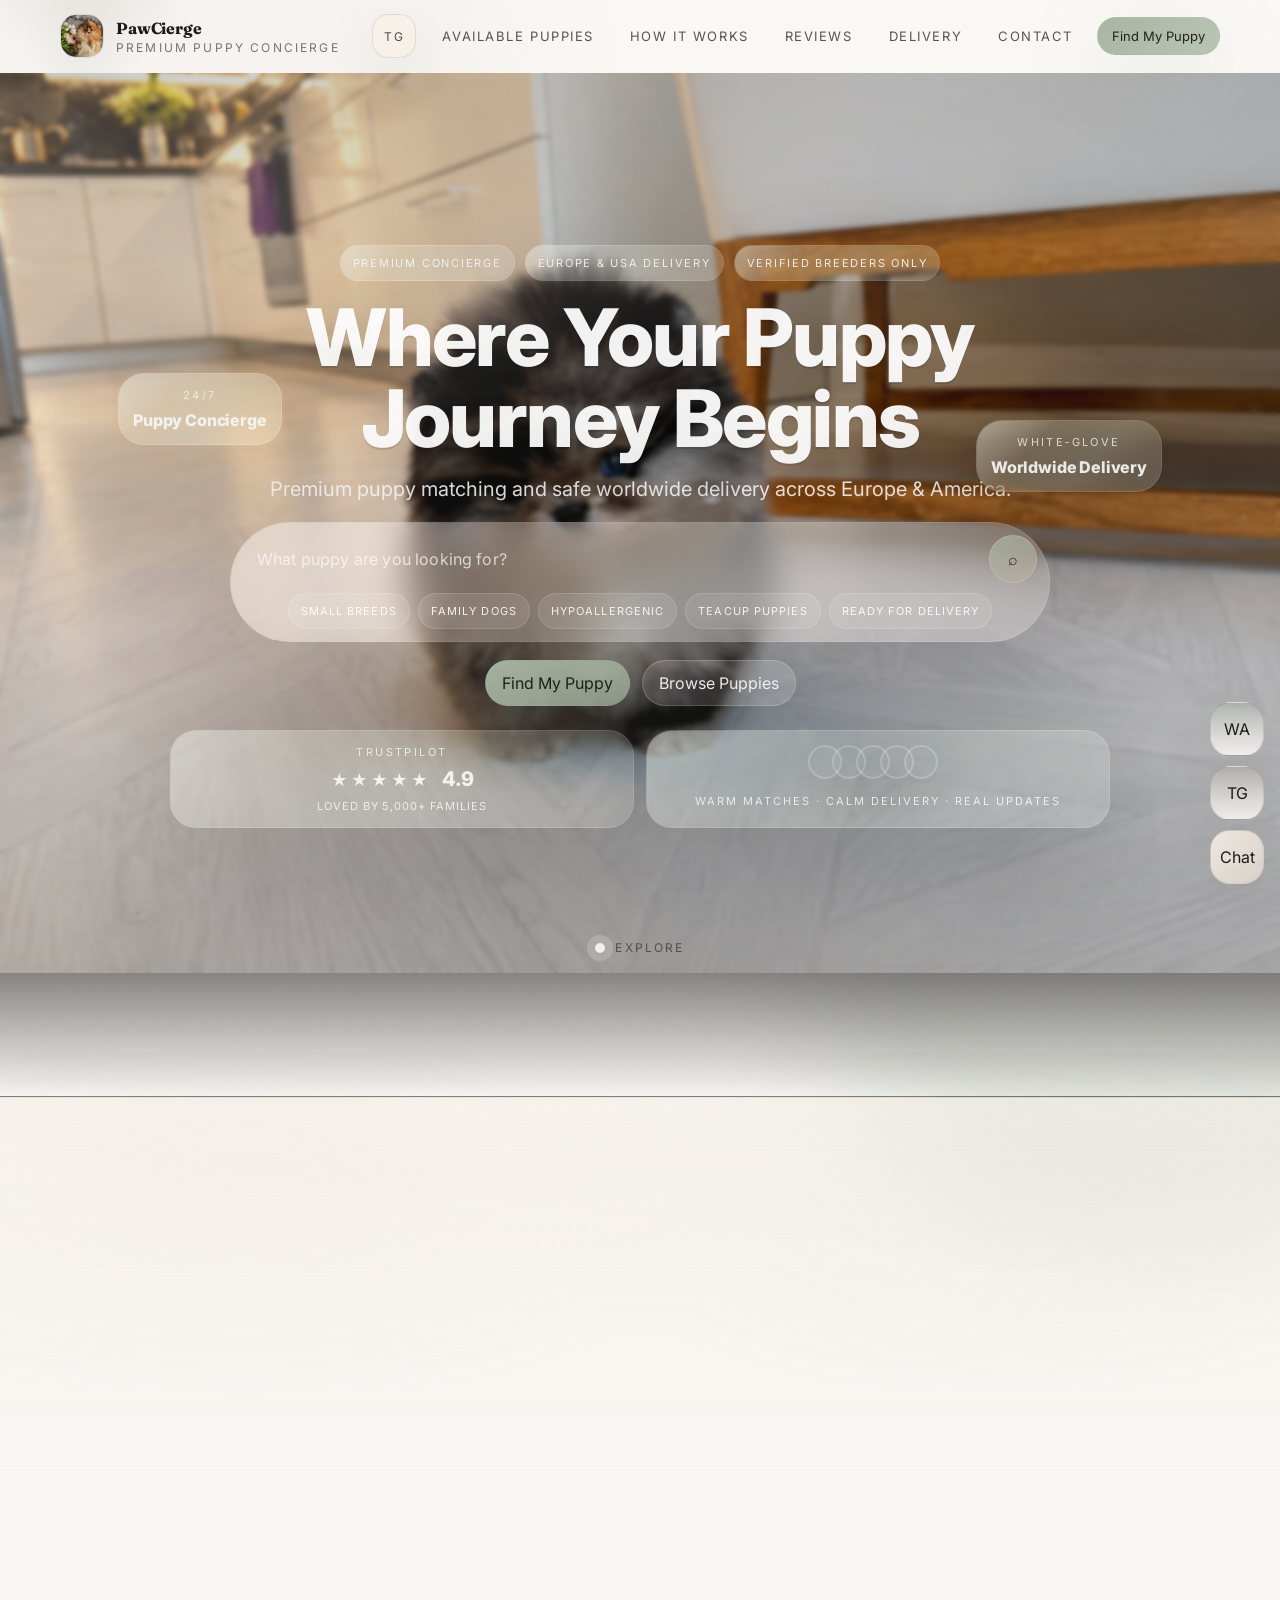
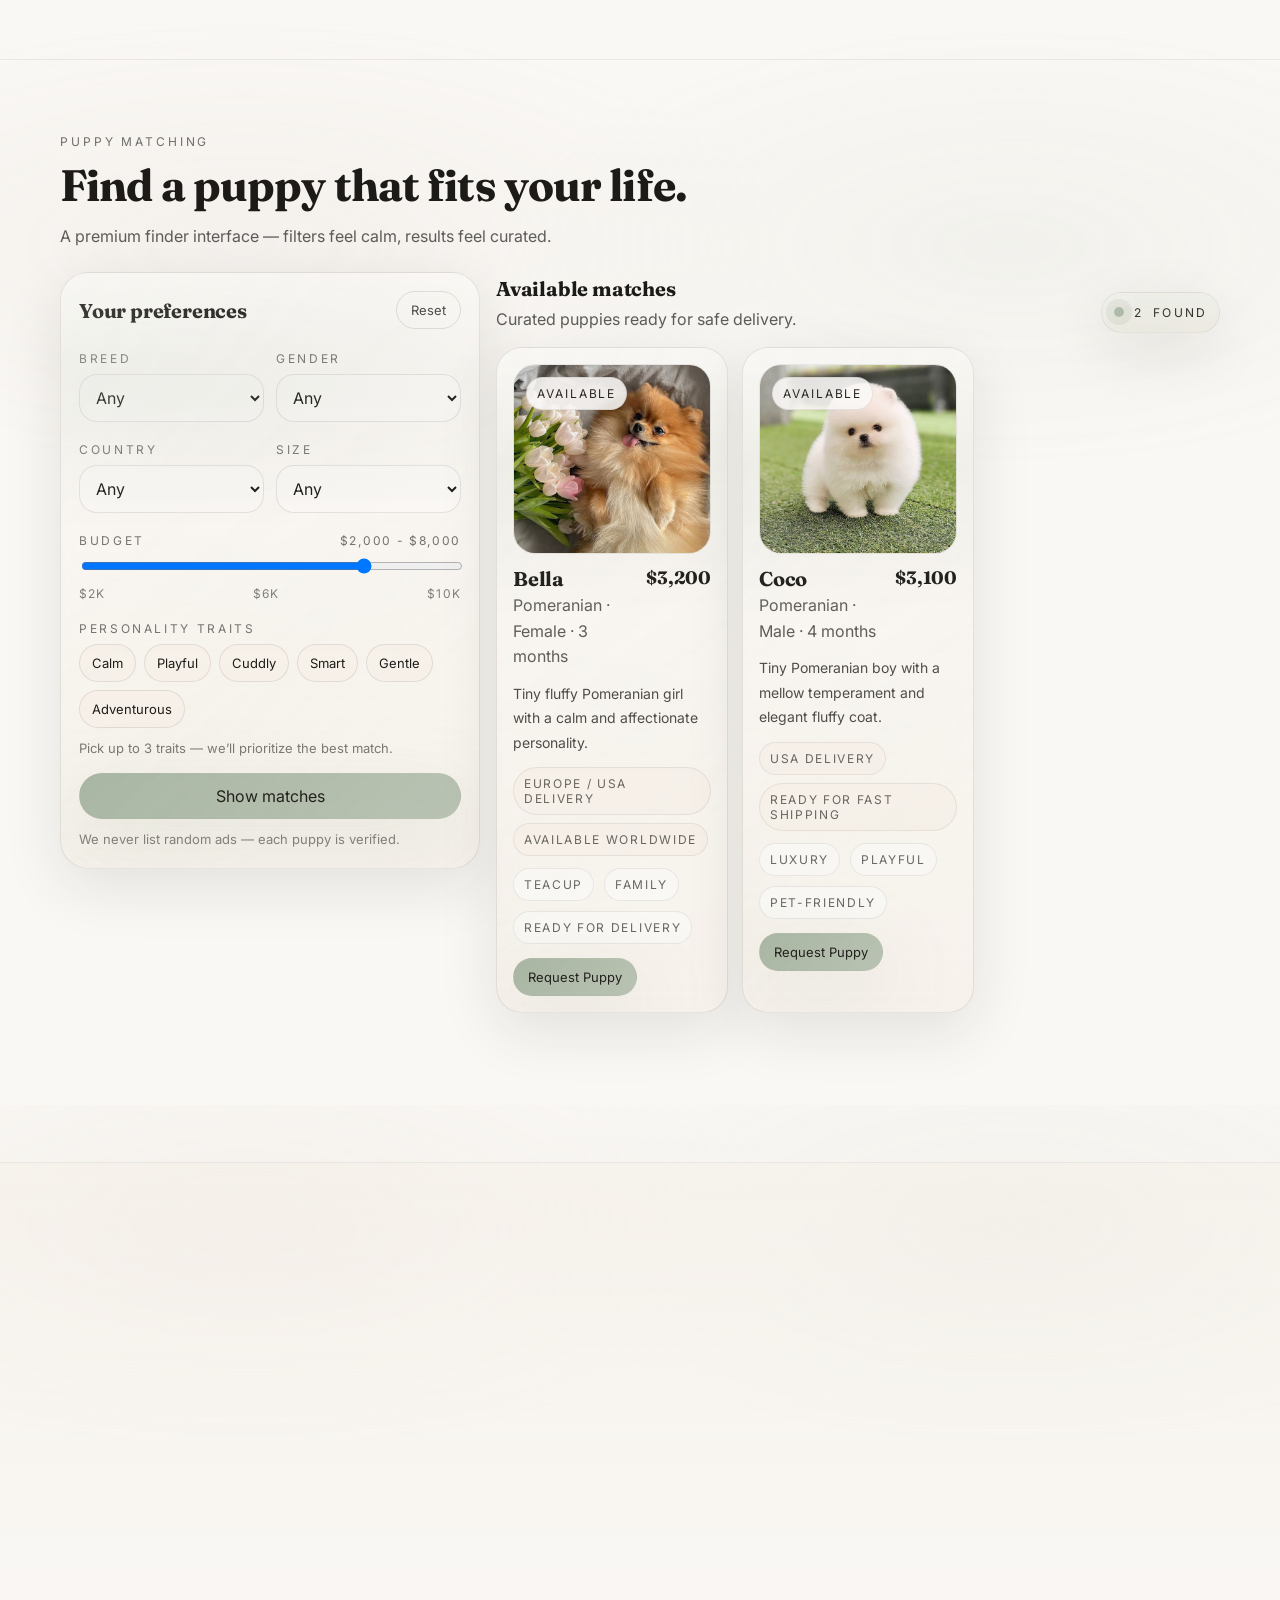
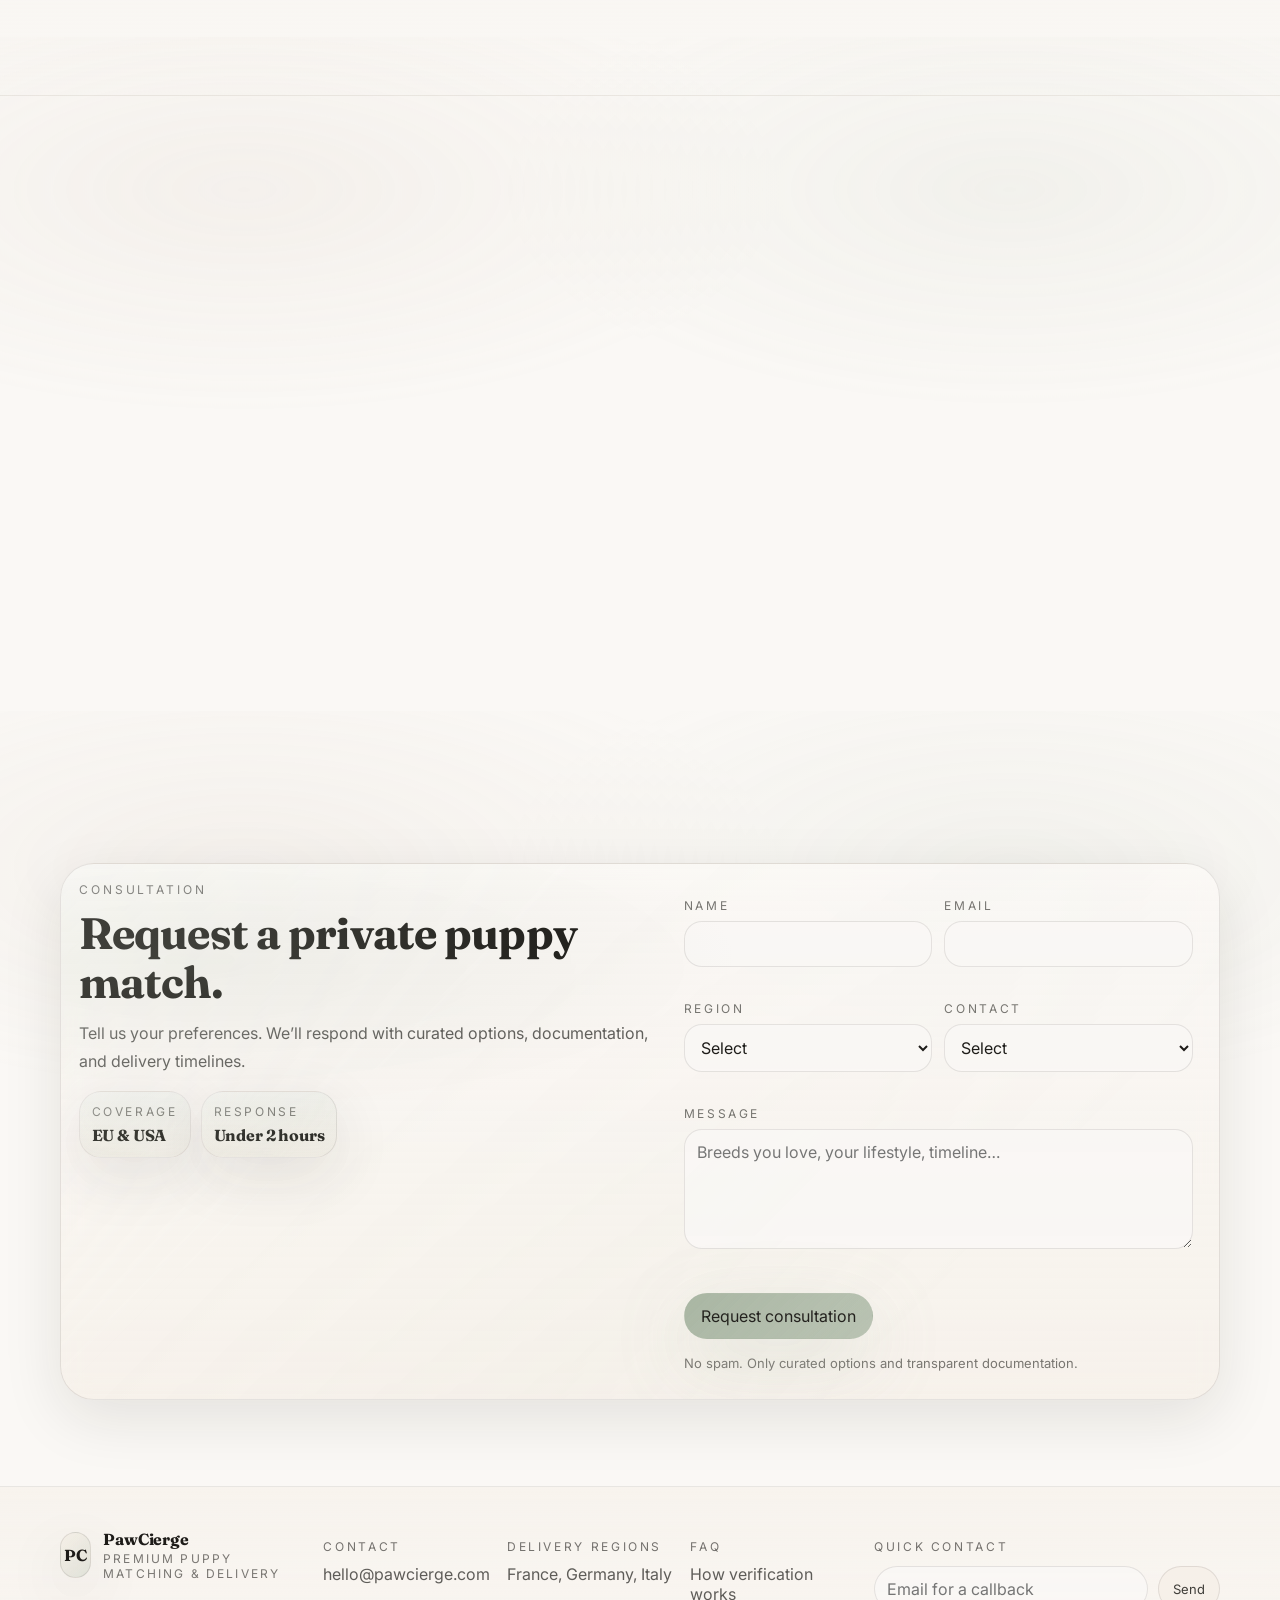
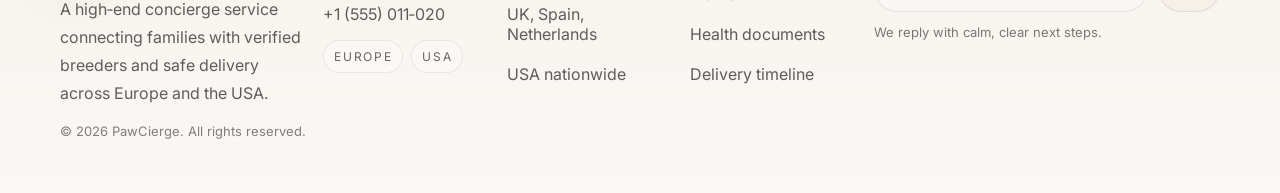
==== index.html @ bf3c3f78 "Updated puppy website" ====
<!doctype html>
<html lang="en">
  <head>
    <meta charset="UTF-8" />
    <meta name="viewport" content="width=device-width, initial-scale=1.0" />
    <meta name="theme-color" content="#FAF8F5" />
    <meta
      name="description"
      content="Premium puppy matching, trusted breeders, safe worldwide delivery across Europe & America."
    />
    <title>PawCierge — Premium Puppy Matching & Delivery</title>

    <!-- Fonts: elegant display serif and neutral sans for an Apple-like feel -->
    <link rel="preconnect" href="https://fonts.googleapis.com" />
    <link rel="preconnect" href="https://fonts.gstatic.com" crossorigin />
    <link
      href="https://fonts.googleapis.com/css2?family=Fraunces:opsz,wght@9..144,500;9..144,600;9..144,700&family=Inter:wght@300;400;500;600;700&display=swap"
      rel="stylesheet"
    />

    <link rel="stylesheet" href="./styles.css" />
  </head>
  <body>
    <!-- Skip link for keyboard and screen reader accessibility -->
    <a class="skip-link" href="#main">Skip to content</a>

    <!-- Preloader: soft premium entry without layout jumps -->
    <div class="loader" id="loader" aria-hidden="true">
      <div class="loader__card">
        <div class="loader__mark" aria-hidden="true">PC</div>
        <div class="loader__title">PawCierge</div>
        <div class="loader__sub">Preparing your concierge experience</div>
        <div class="loader__bar" aria-hidden="true"><div class="loader__barFill"></div></div>
      </div>
    </div>

    <!-- Background: warm white with pastel glows -->
    <div class="bg" aria-hidden="true">
      <div class="bg__glow bg__glow--a"></div>
      <div class="bg__glow bg__glow--b"></div>
      <div class="bg__grain"></div>
    </div>

    <header class="header" data-elevate>
      <div class="container header__inner">
        <a class="brand" href="#top" aria-label="PawCierge home">
          <img class="brand__logo" src="images/6870e33ff72291403f232f72c8fa1cc4.jpg" alt="PawCierge logo">
          <span class="brand__text">
            <span class="brand__name">PawCierge</span>
            <span class="brand__tag">Premium puppy concierge</span>
          </span>
        </a>

        <nav class="nav" aria-label="Primary">
          <!-- Mobile header: menu toggle and quick contact -->
          <div class="nav__actions">
            <a class="nav__icon" href="https://t.me/Pomeranianpuppies_mini_mishki" target="_blank" rel="noopener noreferrer" aria-label="Telegram" data-toast="Opening Telegram chat...">TG</a>
            <button class="nav__toggle" type="button" aria-expanded="false" aria-controls="nav-panel">
              <span class="nav__toggleIcon" aria-hidden="true"></span>
              <span class="sr-only">Open menu</span>
            </button>
          </div>

          <div class="nav__panel" id="nav-panel">
            <a class="nav__link" href="#available">Available Puppies</a>
            <a class="nav__link" href="#regions">How It Works</a>
            <a class="nav__link" href="#reviews">Reviews</a>
            <a class="nav__link" href="#trust">Delivery</a>
            <a class="nav__link" href="#contact">Contact</a>
            <a class="btn btn--primary btn--sm" href="#finder">Find My Puppy</a>
          </div>
        </nav>
      </div>
    </header>

    <main id="main">
      <!-- HERO -->
      <section class="heroCine" id="top" aria-label="Premium puppy concierge" data-hero>
        <div class="heroCine__bg" aria-hidden="true">
          <picture>
            <source srcset="images/backend.png" media="(min-width: 1024px)">
            <source srcset="images/backend.png" media="(max-width: 1023px)">
            <img
              class="heroCine__bgImg"
              src="images/backend.png"
              alt="Premium puppy concierge background"
              loading="eager"
              decoding="async"
              fetchpriority="high"
              sizes="100vw"
            />
          </picture>
          <div class="heroCine__bgVignette"></div>
          <div class="heroCine__bgWarm"></div>
          <canvas class="heroCine__dust" data-dust aria-hidden="true"></canvas>
        </div>

        <div class="heroCine__content">
          <div class="container heroCine__stack">
            <div class="heroCine__topline reveal">
              <span class="heroBadge glass" aria-label="Premium concierge">Premium concierge</span>
              <span class="heroBadge glass" aria-label="Europe and USA delivery">Europe &amp; USA delivery</span>
              <span class="heroBadge glass" aria-label="Verified breeders only">Verified breeders only</span>
            </div>

            <header class="heroCine__headline">
              <h1 class="heroCine__title reveal">Where Your Puppy Journey Begins</h1>
              <p class="heroCine__sub reveal">
                Premium puppy matching and safe worldwide delivery across Europe &amp; America.
              </p>
            </header>

            <div class="heroSearch glass reveal" id="hero-search">
              <form class="heroSearch__form" id="hero-search-form" autocomplete="off">
                <label class="sr-only" for="hero-breed">Breed search</label>
                <input
                  class="heroSearch__input"
                  id="hero-breed"
                  name="q"
                  type="search"
                  placeholder="What puppy are you looking for?"
                  aria-label="What puppy are you looking for?"
                />
                <button class="heroSearch__go" type="submit" aria-label="Search">
                  <span aria-hidden="true">⌕</span>
                </button>
              </form>

              <div class="heroSearch__filters" role="list" aria-label="Quick filters">
                <button class="qf" type="button" data-qf="Small breeds" role="listitem">Small breeds</button>
                <button class="qf" type="button" data-qf="Family dogs" role="listitem">Family dogs</button>
                <button class="qf" type="button" data-qf="Hypoallergenic" role="listitem">Hypoallergenic</button>
                <button class="qf" type="button" data-qf="Teacup puppies" role="listitem">Teacup puppies</button>
                <button class="qf" type="button" data-qf="Ready for delivery" role="listitem">Ready for delivery</button>
              </div>
            </div>

            <div class="heroCine__cta reveal">
              <a class="btn btn--primary" href="#finder">Find My Puppy</a>
              <a class="btn btn--secondary" href="#available">Browse Puppies</a>
            </div>

            <div class="heroSocial reveal" aria-label="Social proof">
              <div class="tp glass" aria-label="Trustpilot rating">
                <div class="tp__k">Trustpilot</div>
                <div class="tp__v">
                  <span class="tp__stars" aria-hidden="true">★★★★★</span>
                  <span class="tp__score">4.9</span>
                </div>
                <div class="tp__sub">Loved by 5,000+ families</div>
              </div>

              <div class="avatars glass" aria-label="Happy families">
                <div class="avatars__row" aria-hidden="true">
                  <span class="av av--1"></span>
                  <span class="av av--2"></span>
                  <span class="av av--3"></span>
                  <span class="av av--4"></span>
                  <span class="av av--5"></span>
                </div>
                <div class="avatars__txt">Warm matches · calm delivery · real updates</div>
              </div>
            </div>

            <!-- Micro: subtle eye blink illusion layer (positioned over image) -->
            <div class="heroEyes" aria-hidden="true">
              <span class="eye eye--l"></span>
              <span class="eye eye--r"></span>
            </div>

            <!-- Floating concierge cards -->
            <aside class="heroFloat heroFloat--a glass reveal" aria-label="Concierge highlight">
              <div class="heroFloat__k">24/7</div>
              <div class="heroFloat__v">Puppy Concierge</div>
            </aside>
            <aside class="heroFloat heroFloat--b glass reveal" aria-label="Delivery highlight">
              <div class="heroFloat__k">White‑glove</div>
              <div class="heroFloat__v">Worldwide Delivery</div>
            </aside>
          </div>
        </div>

        <div class="heroCine__scroll">
          <a class="scrollHint scrollHint--light" href="#hero-trust" aria-label="Scroll to trust">
            <span class="scrollHint__dot" aria-hidden="true"></span>
            <span class="scrollHint__text">Explore</span>
          </a>
        </div>
      </section>

      <!-- TRUST STRIP below HERO -->
      <section class="heroTrust" id="hero-trust" aria-label="Trust highlights">
        <div class="container heroTrust__grid">
          <div class="trustPill glass reveal">
            <div class="trustPill__k"><span class="count" data-count="2500">0</span>+</div>
            <div class="trustPill__v">Puppies Delivered</div>
          </div>
          <div class="trustPill glass reveal">
            <div class="trustPill__k"><span class="count" data-count="24">0</span>/7</div>
            <div class="trustPill__v">Puppy Concierge</div>
          </div>
          <div class="trustPill glass reveal">
            <div class="trustPill__k">Europe &amp; USA</div>
            <div class="trustPill__v">Delivery Coverage</div>
          </div>
          <div class="trustPill glass reveal">
            <div class="trustPill__k">Verified</div>
            <div class="trustPill__v">Breeders Only</div>
          </div>
        </div>
      </section>

      <!-- STORYTELLING / CONCIERGE -->
      <section class="section section--alt" id="regions" data-parallax="0.14">
        <div class="container">
          <header class="section__head reveal">
            <p class="eyebrow">Concierge service</p>
            <h2 class="section__title">Not a marketplace. A trusted matching ritual.</h2>
            <p class="section__sub">
              We match families to puppies with verified breeders, health documentation, and a delivery experience designed for calm.
            </p>
          </header>

          <div class="storyGrid">
            <article class="storyCard glass reveal">
              <div class="storyCard__cap">Europe</div>
              <h3 class="storyCard__title">Curated breeder network</h3>
              <p class="storyCard__text">
                Transparent lineage, health checks, and ethical standards — curated across leading European regions.
              </p>
            </article>
            <article class="storyCard glass reveal">
              <div class="storyCard__cap">USA</div>
              <h3 class="storyCard__title">White‑glove delivery</h3>
              <p class="storyCard__text">
                Climate‑controlled transport, gentle handling, and real‑time updates from departure to arrival.
              </p>
            </article>
            <article class="storyCard glass reveal">
              <div class="storyCard__cap">Worldwide</div>
              <h3 class="storyCard__title">Lifetime support</h3>
              <p class="storyCard__text">
                Guidance before and after delivery — so your first week feels effortless and confident.
              </p>
            </article>
          </div>
        </div>
      </section>

      <!-- PUPPY MATCHING -->
      <section class="section" id="finder" data-parallax="0.12">
        <div class="container">
          <header class="section__head reveal">
            <p class="eyebrow">Puppy matching</p>
            <h2 class="section__title">Find a puppy that fits your life.</h2>
            <p class="section__sub">A premium finder interface — filters feel calm, results feel curated.</p>
          </header>

          <div class="finder">
            <form class="finder__panel glass reveal" id="finder-form" novalidate>
              <div class="finder__titleRow">
                <div class="finder__title">Your preferences</div>
                <button class="btn btn--ghost btn--sm" type="button" id="reset-filters">Reset</button>
              </div>

              <div class="finder__grid">
                <label class="field">
                  <span class="field__label">Breed</span>
                  <select class="field__input" name="breed" id="breed">
                    <option value="any" selected>Any</option>
                  </select>
                </label>

                <label class="field">
                  <span class="field__label">Gender</span>
                  <select class="field__input" name="gender" id="gender">
                    <option value="any" selected>Any</option>
                    <option value="male">Male</option>
                    <option value="female">Female</option>
                  </select>
                </label>

                <label class="field">
                  <span class="field__label">Country</span>
                  <select class="field__input" name="country" id="country">
                    <option value="any" selected>Any</option>
                  </select>
                </label>

                <label class="field">
                  <span class="field__label">Size</span>
                  <select class="field__input" name="size" id="size">
                    <option value="any" selected>Any</option>
                    <option value="small">Small</option>
                    <option value="medium">Medium</option>
                    <option value="large">Large</option>
                  </select>
                </label>

                <div class="field field--wide">
                  <div class="field__labelRow">
                    <span class="field__label">Budget</span>
                    <span class="field__value" id="budget-label">$2,000 — $10,000</span>
                  </div>
                  <input class="range" id="budget" name="budget" type="range" min="2000" max="10000" step="250" value="8000" />
                  <div class="range__ticks">
                    <span>$2k</span><span>$6k</span><span>$10k</span>
                  </div>
                </div>

                <div class="field field--wide">
                  <span class="field__label">Personality traits</span>
                  <div class="chips" id="traits">
                    <button class="chip" type="button" data-trait="calm">Calm</button>
                    <button class="chip" type="button" data-trait="playful">Playful</button>
                    <button class="chip" type="button" data-trait="cuddly">Cuddly</button>
                    <button class="chip" type="button" data-trait="smart">Smart</button>
                    <button class="chip" type="button" data-trait="gentle">Gentle</button>
                    <button class="chip" type="button" data-trait="adventurous">Adventurous</button>
                  </div>
                  <p class="hint">Pick up to 3 traits — we’ll prioritize the best match.</p>
                </div>
              </div>

              <div class="finder__actions">
                <button class="btn btn--primary" type="submit">
                  <span>Show matches</span>
                  <span class="btn__spark" aria-hidden="true"></span>
                </button>
                <p class="fineprint">We never list random ads — each puppy is verified.</p>
              </div>
            </form>

            <div class="finder__results">
              <div class="resultsHead reveal">
                <div>
                  <div class="resultsHead__title">Available matches</div>
                  <div class="resultsHead__sub" id="results-sub">Curated puppies ready for safe delivery.</div>
                </div>
                <div class="resultsHead__meta glass" aria-label="Results meta">
                  <span class="dot"></span>
                  <span id="results-count">0</span> found
                </div>
              </div>

              <div class="resultsGrid" id="results" aria-live="polite"></div>

              <section class="sectionMini" id="available" aria-label="Browse available puppies">
                <div class="sectionMini__note reveal">
                  Prefer browsing? Use the finder filters — we’ll update results instantly.
                </div>
              </section>
            </div>
          </div>
        </div>
      </section>

      <!-- TRUST -->
      <section class="section section--alt" id="trust" data-parallax="0.14">
        <div class="container">
          <header class="section__head reveal">
            <p class="eyebrow">Trust</p>
            <h2 class="section__title">Safety, verification, and calm delivery.</h2>
            <p class="section__sub">Everything you’d expect from a premium concierge service — documented and transparent.</p>
          </header>

          <div class="trustGrid">
            <article class="trustCard glass reveal">
              <div class="trustCard__icon" aria-hidden="true">✓</div>
              <h3 class="trustCard__title">Safe delivery guarantee</h3>
              <p class="trustCard__text">Climate‑controlled transport, real‑time updates, and careful handoff.</p>
            </article>
            <article class="trustCard glass reveal">
              <div class="trustCard__icon" aria-hidden="true">✓</div>
              <h3 class="trustCard__title">Verified breeders</h3>
              <p class="trustCard__text">Ethical standards, verified documentation, and curated breeding practices.</p>
            </article>
            <article class="trustCard glass reveal">
              <div class="trustCard__icon" aria-hidden="true">✓</div>
              <h3 class="trustCard__title">Health certificates</h3>
              <p class="trustCard__text">Vaccination records, microchip, and medical paperwork prepared for travel.</p>
            </article>
            <article class="trustCard glass reveal">
              <div class="trustCard__icon" aria-hidden="true">✓</div>
              <h3 class="trustCard__title">International transportation</h3>
              <p class="trustCard__text">EU &amp; USA logistics, customs guidance, and destination‑ready planning.</p>
            </article>
            <article class="trustCard glass reveal">
              <div class="trustCard__icon" aria-hidden="true">✓</div>
              <h3 class="trustCard__title">Veterinary checks</h3>
              <p class="trustCard__text">Pre‑travel vet checks and post‑arrival care recommendations.</p>
            </article>
          </div>
        </div>
      </section>

      <!-- REVIEWS -->
      <section class="section section--reviews" id="reviews" data-parallax="0.12">
        <div class="container">
          <header class="section__head reveal">
            <p class="eyebrow">Reviews</p>
            <h2 class="section__title">Families, reunited with joy.</h2>
            <p class="section__sub">Real delivery stories from Europe and the USA - verified and heartfelt.</p>
          </header>

          <!-- Reviews slider: cards, photos, and verified badges -->
          <section class="rSlider glass reveal" aria-label="Testimonials slider" data-slider>
            <div class="rSlider__top">
              <div class="rSlider__hint">
                <span class="badge badge--verified" aria-label="Verified reviews">Verified</span>
                <span class="rSlider__hintText">Delivery success stories</span>
              </div>
              <div class="rSlider__arrows">
                <button class="iconBtn" type="button" data-slider-prev aria-label="Previous review">&larr;</button>
                <button class="iconBtn" type="button" data-slider-next aria-label="Next review">&rarr;</button>
              </div>
            </div>

            <div class="rSlider__track" data-slider-track>
              <!-- Review slides are rendered dynamically from data/testimonials.js -->
            </div>

            <div class="rDots" data-slider-dots aria-label="Reviews pagination"></div>
          </section>
        </div>
      </section>

      <!-- CONSULTATION / RESERVATION -->
      <section class="section section--cta" id="contact" data-parallax="0.14">
        <div class="container">
          <div class="cta glass reveal">
            <div class="cta__copy">
              <p class="eyebrow">Consultation</p>
              <h2 class="section__title">Request a private puppy match.</h2>
              <p class="section__sub">
                Tell us your preferences. We’ll respond with curated options, documentation, and delivery timelines.
              </p>

              <div class="ctaBadges">
                <div class="ctaBadge glass">
                  <div class="ctaBadge__k">Coverage</div>
                  <div class="ctaBadge__v">EU &amp; USA</div>
                </div>
                <div class="ctaBadge glass">
                  <div class="ctaBadge__k">Response</div>
                  <div class="ctaBadge__v">Under 2 hours</div>
                </div>
              </div>
            </div>

            <!-- Reservation form: premium and calm, not marketplace-like -->
            <form class="form" id="reserve-form" novalidate>
              <div class="form__row">
                <label class="field">
                  <span class="field__label">Name</span>
                  <input class="field__input" name="name" type="text" autocomplete="name" required minlength="2" />
                  <span class="field__error" aria-live="polite"></span>
                </label>
                <label class="field">
                  <span class="field__label">Email</span>
                  <input class="field__input" name="email" type="email" autocomplete="email" required />
                  <span class="field__error" aria-live="polite"></span>
                </label>
              </div>

              <div class="form__row">
                <label class="field">
                  <span class="field__label">Region</span>
                  <select class="field__input" name="region" required>
                    <option value="" selected disabled>Select</option>
                    <option value="eu">Europe</option>
                    <option value="us">USA</option>
                    <option value="both">EU &amp; USA</option>
                  </select>
                  <span class="field__error" aria-live="polite"></span>
                </label>
                <label class="field">
                  <span class="field__label">Contact</span>
                  <select class="field__input" name="contact" required>
                    <option value="" selected disabled>Select</option>
                    <option value="email">Email</option>
                    <option value="whatsapp">WhatsApp</option>
                    <option value="telegram">Telegram</option>
                  </select>
                  <span class="field__error" aria-live="polite"></span>
                </label>
              </div>

              <label class="field">
                <span class="field__label">Message</span>
                <textarea
                  class="field__input field__input--area"
                  name="message"
                  rows="4"
                  placeholder="Breeds you love, your lifestyle, timeline…"
                  required
                  minlength="8"
                ></textarea>
                <span class="field__error" aria-live="polite"></span>
              </label>

              <div class="form__actions">
                <button class="btn btn--primary" type="submit">
                  <span>Request consultation</span>
                  <span class="btn__spark" aria-hidden="true"></span>
                </button>
                <p class="form__note">No spam. Only curated options and transparent documentation.</p>
              </div>
            </form>
          </div>
        </div>
      </section>
    </main>

    <!-- FOOTER -->
    <footer class="footer">
      <div class="container footer__grid">
        <div class="footer__brand">
          <div class="footer__logoRow">
            <div class="footer__logo" aria-hidden="true">PC</div>
            <div>
              <div class="footer__name">PawCierge</div>
              <div class="footer__tag">Premium puppy matching &amp; delivery</div>
            </div>
          </div>
          <p class="footer__about">
            A high‑end concierge service connecting families with verified breeders and safe delivery across Europe and the USA.
          </p>
          <div class="footer__small">© <span id="year"></span> PawCierge. All rights reserved.</div>
        </div>

        <div class="footer__col">
          <div class="footer__h">Contact</div>
          <a class="footer__link" href="#" data-toast="Email copied (demo)">hello@pawcierge.com</a>
          <a class="footer__link" href="#" data-toast="Phone copied (demo)">+1 (555) 011‑020</a>
          <div class="footer__pillRow">
            <span class="pill pill--soft">Europe</span>
            <span class="pill pill--soft">USA</span>
          </div>
        </div>

        <div class="footer__col">
          <div class="footer__h">Delivery regions</div>
          <a class="footer__link" href="#regions">France, Germany, Italy</a>
          <a class="footer__link" href="#regions">UK, Spain, Netherlands</a>
          <a class="footer__link" href="#regions">USA nationwide</a>
        </div>

        <div class="footer__col">
          <div class="footer__h">FAQ</div>
          <a class="footer__link" href="#trust">How verification works</a>
          <a class="footer__link" href="#trust">Health documents</a>
          <a class="footer__link" href="#reviews">Delivery timeline</a>
        </div>

        <div class="footer__col footer__col--form">
          <div class="footer__h">Quick contact</div>
          <form class="miniForm" id="footer-form" novalidate>
            <input class="miniForm__input" type="email" name="email" placeholder="Email for a callback" required />
            <button class="btn btn--secondary btn--sm" type="submit">Send</button>
          </form>
          <p class="footer__fine">We reply with calm, clear next steps.</p>
        </div>
      </div>
    </footer>

    <!-- Floating contacts: WhatsApp, Telegram, and consultation -->
    <div class="floaters" aria-label="Quick contacts">
      <a class="floater floater--wa" href="#" aria-label="WhatsApp (demo)" data-toast="WhatsApp chat (demo)">
        WA
      </a>
      <a class="floater floater--tg" href="https://t.me/Pomeranianpuppies_mini_mishki" target="_blank" rel="noopener noreferrer" aria-label="Telegram" data-toast="Opening Telegram chat...">
        TG
      </a>
      <button class="floater floater--chat" type="button" aria-label="Live consultation" id="open-chat">
        Chat
      </button>
    </div>

    <!-- Mobile contact bar: always within reach without blocking content -->
    <div class="mobileBar" aria-label="Mobile contact bar">
      <a class="mobileBar__btn mobileBar__btn--tg" href="https://t.me/Pomeranianpuppies_mini_mishki" target="_blank" rel="noopener noreferrer" aria-label="Telegram" data-toast="Opening Telegram chat...">
        Telegram
      </a>
      <a class="mobileBar__btn mobileBar__btn--wa" href="#" aria-label="WhatsApp (demo)" data-toast="WhatsApp chat (demo)">
        WhatsApp
      </a>
      <button class="mobileBar__btn mobileBar__btn--cta" type="button" id="mobile-consult">
        Request Consultation
      </button>
    </div>

    <!-- Live consultation widget (demo) -->
    <dialog class="chat" id="chat">
      <form method="dialog" class="chat__card glass">
        <div class="chat__top">
          <div>
            <div class="chat__title">Live consultation</div>
            <div class="chat__sub">Ask anything — we’ll guide you calmly.</div>
          </div>
          <button class="iconBtn" value="cancel" aria-label="Close">✕</button>
        </div>
        <div class="chat__body">
          <div class="chatMsg chatMsg--them">
            Hello — tell us your region (EU/USA), preferred breed, and timeline.
          </div>
          <div class="chatMsg chatMsg--me">
            I’d like a calm small puppy, EU delivery, within 2–3 weeks.
          </div>
          <div class="chatMsg chatMsg--them">
            Perfect — we’ll curate options and share documentation. Tap “Send” to request a real consultation.
          </div>
        </div>
        <div class="chat__actions">
          <button class="btn btn--primary btn--sm" value="send" data-toast="Consultation requested (demo)">
            Send
          </button>
          <button class="btn btn--ghost btn--sm" value="cancel">Later</button>
        </div>
      </form>
    </dialog>

    <div class="toast" id="toast" role="status" aria-live="polite" aria-atomic="true"></div>

    <script src="./data/puppies.js" defer></script>
    <script src="./data/testimonials.js" defer></script>
    <script src="./script.js" defer></script>
  </body>
</html>
---- styles.css ----
:root{
  /* Project palette */
  --warm-white:#FAF8F5;
  --cream:#F5EFE7;
  --beige:#EADFD3;
  --cappuccino:#C8B6A6;
  --sage:#A8B5A2;
  --hero-warm: rgba(250,248,245,0.15);

  --ink:#1d1b18;
  --muted:rgba(29,27,24,.70);
  --stroke:rgba(29,27,24,.10);
  --shadow: 0 18px 60px rgba(29,27,24,.10);
  --shadow2: 0 28px 90px rgba(29,27,24,.12);

  --radius-xl:28px;
  --radius-lg:22px;
  --radius-md:18px;
  --radius-sm:14px;
  --container: min(1160px, calc(100% - 40px));

  --serif: "Fraunces", ui-serif, Georgia, serif;
  --sans: "Inter", ui-sans-serif, system-ui, -apple-system, Segoe UI, Roboto, Arial, sans-serif;
  --rounded: ui-rounded, "Inter", ui-sans-serif, system-ui, -apple-system, Segoe UI, Roboto, Arial, sans-serif;

  --ease: cubic-bezier(.2,.8,.2,1);
}

*{box-sizing:border-box}
html{scroll-behavior:smooth}
body{
  margin:0;
  color:var(--ink);
  font-family:var(--sans);
  background: var(--warm-white);
  overflow-x:hidden;
}

a{color:inherit; text-decoration:none}
button,input,select,textarea{font:inherit;color:inherit}

.container{width:var(--container); margin-inline:auto}
.sr-only{
  position:absolute !important;
  width:1px;height:1px;
  padding:0;margin:-1px;
  overflow:hidden;clip:rect(0,0,0,0);
  white-space:nowrap;border:0;
}

::selection{background: rgba(168,181,162,.35); color: rgba(29,27,24,.95)}

/* Skip-link */
.skip-link{
  position:absolute; left:16px; top:14px;
  background: rgba(250,248,245,.92);
  border:1px solid var(--stroke);
  padding:10px 12px;
  border-radius: 14px;
  transform: translateY(-150%);
  transition: transform .25s var(--ease);
  z-index: 5000;
  box-shadow: var(--shadow);
}
.skip-link:focus{transform: translateY(0)}

/* Background scene */
.bg{position:fixed; inset:0; pointer-events:none; z-index:-1}
.bg__glow{
  position:absolute;
  width: 760px; height: 760px;
  border-radius: 999px;
  filter: blur(56px);
  opacity:.55;
}
.bg__glow--a{left:-220px; top:-260px; background: rgba(200,182,166,.45)}
.bg__glow--b{right:-260px; bottom:-320px; background: rgba(168,181,162,.42)}
.bg__grain{
  position:absolute; inset:-35%;
  opacity:.12;
  mix-blend-mode:multiply;
  background-image:url("data:image/svg+xml,%3Csvg xmlns='http://www.w3.org/2000/svg' width='160' height='160'%3E%3Cfilter id='n'%3E%3CfeTurbulence type='fractalNoise' baseFrequency='.9' numOctaves='3' stitchTiles='stitch'/%3E%3C/filter%3E%3Crect width='160' height='160' filter='url(%23n)' opacity='.35'/%3E%3C/svg%3E");
  animation: grain 8s steps(8) infinite;
  transform: rotate(7deg);
}
@keyframes grain{
  0%{transform:translate3d(0,0,0) rotate(7deg)}
  10%{transform:translate3d(-2%, -1%, 0) rotate(7deg)}
  20%{transform:translate3d(-3%, 1%, 0) rotate(7deg)}
  30%{transform:translate3d(2%, 2%, 0) rotate(7deg)}
  40%{transform:translate3d(3%, -2%, 0) rotate(7deg)}
  50%{transform:translate3d(-1%, 3%, 0) rotate(7deg)}
  60%{transform:translate3d(-3%, 0, 0) rotate(7deg)}
  70%{transform:translate3d(0, -2%, 0) rotate(7deg)}
  80%{transform:translate3d(3%, 1%, 0) rotate(7deg)}
  90%{transform:translate3d(1%, -3%, 0) rotate(7deg)}
  100%{transform:translate3d(0,0,0) rotate(7deg)}
}

/* Light glassmorphism */
.glass{
  background: linear-gradient(180deg, rgba(250,248,245,.92), rgba(245,239,231,.72));
  border: 1px solid rgba(29,27,24,.10);
  border-radius: var(--radius-xl);
  box-shadow: var(--shadow);
  backdrop-filter: blur(14px) saturate(1.05);
  -webkit-backdrop-filter: blur(14px) saturate(1.05);
  position:relative;
  overflow:hidden;
  transform: translateZ(0);
  transition: transform .35s var(--ease), box-shadow .35s var(--ease), border-color .35s var(--ease);
}
.glass::before{
  content:"";
  position:absolute; inset:-1px;
  background: radial-gradient(900px 260px at var(--mx, 12%) var(--my, 18%), rgba(168,181,162,.30), transparent 60%);
  opacity:.55;
  pointer-events:none;
  transition: opacity .25s var(--ease);
}
.glass::after{
  content:"";
  position:absolute; inset:0;
  background: linear-gradient(135deg, rgba(255,255,255,.60), transparent 32%, rgba(168,181,162,.18) 60%, transparent 78%);
  opacity:.55;
  pointer-events:none;
  mix-blend-mode: soft-light;
}
.glass:hover{
  transform: translateY(-2px);
  box-shadow: var(--shadow2);
  border-color: rgba(29,27,24,.14);
}
.glass:hover::before{opacity:.85}
.glass:focus-within{border-color: rgba(168,181,162,.34)}

/* Header / Nav */
.header{
  position:sticky; top:0; z-index:60;
  background: rgba(250,248,245,.72);
  backdrop-filter: blur(12px);
  -webkit-backdrop-filter: blur(12px);
  border-bottom: 1px solid transparent;
  transition: background .25s var(--ease), border-color .25s var(--ease);
}
.header[data-scrolled="true"]{
  background: rgba(250,248,245,.86);
  border-bottom-color: rgba(29,27,24,.10);
}
.header__inner{
  display:flex; align-items:center; justify-content:space-between;
  padding: 14px 0;
}

.brand{display:flex; align-items:center; gap:12px}
.brand__logo{
  width:44px;height:44px;
  border-radius: 16px;
  border: 1px solid rgba(29,27,24,.10);
  box-shadow: 0 18px 50px rgba(29,27,24,.10);
  object-fit: cover;
}
.brand__name{
  display:block;
  font-family: var(--serif);
  font-weight:700;
  letter-spacing: -.01em;
}
.brand__tag{
  display:block;
  font-size:12px;
  color: rgba(29,27,24,.58);
  letter-spacing:.18em;
  text-transform:uppercase;
  margin-top:2px;
}

.nav{display:flex; align-items:center; gap:14px; position:relative}
.nav__actions{display:flex; align-items:center; gap:10px}
.nav__icon{
  width:44px;height:44px;
  border-radius: 16px;
  display:grid; place-items:center;
  border:1px solid rgba(29,27,24,.10);
  background: rgba(245,239,231,.72);
  box-shadow: var(--shadow);
  font-size: 12px;
  letter-spacing:.16em;
  text-transform:uppercase;
  color: rgba(29,27,24,.78);
  transition: transform .22s var(--ease), background .22s var(--ease), border-color .22s var(--ease);
  text-decoration: none;
}
.nav__icon:hover{
  transform: translateY(-1px);
  background: rgba(234,223,211,.70);
  border-color: rgba(29,27,24,.14);
}
.nav__panel{display:flex; align-items:center; gap:12px}
.nav__link{
  font-size:13px;
  letter-spacing:.12em;
  text-transform:uppercase;
  padding: 10px 12px;
  border-radius: 999px;
  color: rgba(29,27,24,.74);
  transition: background .25s var(--ease), transform .25s var(--ease), color .25s var(--ease);
  position:relative;
  overflow:hidden;
}
.nav__link::after{
  content:"";
  position:absolute;
  left:14px; right:14px; bottom:7px;
  height: 1px;
  background: linear-gradient(90deg, transparent, rgba(168,181,162,.85), transparent);
  transform: translateX(-120%);
  opacity:0;
  transition: transform .6s var(--ease), opacity .25s var(--ease);
}
.nav__link:hover{
  background: rgba(245,239,231,.72);
  transform: translateY(-1px);
  color: rgba(29,27,24,.92);
}
.nav__link:hover::after{transform: translateX(0); opacity:1}

.nav__toggle{display:none; border:0; background:none; padding:0}
.nav__toggleIcon{
  width:44px;height:44px;
  border-radius: 16px;
  border:1px solid rgba(29,27,24,.10);
  background: rgba(245,239,231,.72);
  box-shadow: var(--shadow);
  display:block;
  position:relative;
}
.nav__toggleIcon::before,
.nav__toggleIcon::after{
  content:"";
  position:absolute;
  left:14px; right:14px;
  height:2px;
  background: rgba(29,27,24,.70);
  border-radius:2px;
  transition: transform .35s var(--ease), top .35s var(--ease);
}
.nav__toggleIcon::before{top:17px}
.nav__toggleIcon::after{top:25px}
.nav[data-open="true"] .nav__toggleIcon::before{top:21px; transform: rotate(45deg)}
.nav[data-open="true"] .nav__toggleIcon::after{top:21px; transform: rotate(-45deg)}

/* Buttons */
.btn{
  border:1px solid transparent;
  border-radius: 999px;
  padding: 12px 16px;
  display:inline-flex;
  align-items:center;
  justify-content:center;
  gap:10px;
  cursor:pointer;
  user-select:none;
  transition: transform .22s var(--ease), box-shadow .22s var(--ease), background .22s var(--ease), border-color .22s var(--ease);
  position:relative;
  isolation:isolate;
  white-space:nowrap;
  text-decoration:none;
  color:inherit;
}
.btn:active{transform: translateY(1px)}
.btn--sm{padding: 10px 14px; font-size:13px}
.btn--primary{
  background: linear-gradient(135deg, rgba(168,181,162,1), rgba(168,181,162,.78));
  color: rgba(29,27,24,.96);
  box-shadow: 0 22px 70px rgba(168,181,162,.25);
}
.btn--primary:hover{transform: translateY(-1px); box-shadow: 0 28px 90px rgba(168,181,162,.30)}
.btn--secondary{
  background: rgba(245,239,231,.78);
  border-color: rgba(29,27,24,.10);
  color: rgba(29,27,24,.84);
}
.btn--secondary:hover{
  transform: translateY(-1px);
  border-color: rgba(29,27,24,.14);
  background: rgba(234,223,211,.72);
}
.btn--ghost{
  background: transparent;
  border-color: rgba(29,27,24,.12);
  color: rgba(29,27,24,.78);
}
.btn--ghost:hover{background: rgba(245,239,231,.72); transform: translateY(-1px)}
.btn__spark{
  position:absolute; inset:-2px;
  border-radius: 999px;
  background: linear-gradient(120deg, transparent 0%, rgba(255,255,255,.65) 28%, transparent 52%);
  transform: translateX(-120%);
  opacity:0;
  transition: transform .85s var(--ease), opacity .25s var(--ease);
  z-index:-1;
}
.btn:hover .btn__spark{transform: translateX(120%); opacity:.85}

.iconBtn{
  width:42px;height:42px;
  border-radius: 16px;
  border:1px solid rgba(29,27,24,.10);
  background: rgba(245,239,231,.72);
  cursor:pointer;
  transition: transform .22s var(--ease), background .22s var(--ease), border-color .22s var(--ease);
}
.iconBtn:hover{
  transform: translateY(-1px);
  background: rgba(234,223,211,.70);
  border-color: rgba(29,27,24,.14);
}

/* Hero */
.eyebrow{
  margin:0 0 12px;
  font-size:12px;
  letter-spacing:.24em;
  text-transform:uppercase;
  color: rgba(29,27,24,.62);
}

/* Cinematic fullscreen hero */
.heroCine{
  min-height: min(980px, 100svh);
  height: 100svh;
  position:relative;
  isolation:isolate;
  overflow:hidden;
  display:grid;
  align-items:stretch;
}
.heroCine__bg{
  position:absolute; inset:0;
  z-index:-2;
  transform: translateZ(0);
}
.heroCine__bgImg{
  width:100%; height:100%;
  object-fit:cover;
  object-position:center center;
  display:block;
  filter: saturate(1.04) contrast(1.05);
  transform: scale(calc(1.08 + (var(--hz, 0) * 0.0002))) translate3d(var(--hx, 0px), var(--hy, 0px), 0);
  transition: transform .16s linear;
  will-change: transform;
  animation: heroZoom 18s var(--ease) infinite alternate;
}

@media (max-width: 767px) {
  .heroCine__bgImg{
    object-position:50% 32%;
  }
}
@keyframes heroZoom{
  0%{transform: scale(1.08) translate3d(var(--hx, 0px), var(--hy, 0px), 0)}
  100%{transform: scale(1.14) translate3d(var(--hx, 0px), var(--hy, 0px), 0)}
}
.heroCine__bgVignette{
  position:absolute; inset:0;
  background:
    radial-gradient(900px 520px at 50% 30%, rgba(29,27,24,.05), transparent 62%),
    radial-gradient(900px 680px at 50% 108%, rgba(29,27,24,.38), transparent 68%),
    linear-gradient(180deg, rgba(29,27,24,.52), rgba(29,27,24,.10) 40%, rgba(29,27,24,.62));
  opacity:.50;
  pointer-events:none;
}
.heroCine__bgWarm{
  position:absolute; inset:0;
  background: radial-gradient(900px 520px at 22% 18%, rgba(250,248,245,.18), transparent 62%),
    linear-gradient(180deg, var(--hero-warm), rgba(250,248,245,0.02) 40%, rgba(250,248,245,0.12));
  backdrop-filter: blur(2px);
  -webkit-backdrop-filter: blur(2px);
  pointer-events:none;
}
.heroCine__dust{
  position:absolute; inset:0;
  width:100%; height:100%;
  opacity:.55;
  mix-blend-mode: screen;
  pointer-events:none;
  z-index: 2;
}
.heroCine__content{
  position:relative;
  z-index: 3;
  display:grid;
  align-items:center;
  padding: clamp(76px, 10svh, 130px) 0 clamp(40px, 7svh, 70px);
}
.heroCine__stack{
  position:relative;
  display:grid;
  gap: 16px;
  justify-items:center;
  text-align:center;
  color: rgba(255,255,255,.94);
}
.heroCine__topline{
  display:flex;
  gap: 10px;
  flex-wrap:wrap;
  justify-content:center;
}
.heroBadge{
  padding: 10px 12px;
  border-radius: 999px;
  background: rgba(250,248,245,.14);
  border-color: rgba(255,255,255,.14);
  color: rgba(255,255,255,.92);
  letter-spacing: .16em;
  text-transform: uppercase;
  font-size: 11px;
  backdrop-filter: blur(16px) saturate(1.05);
  -webkit-backdrop-filter: blur(16px) saturate(1.05);
  box-shadow: 0 24px 90px rgba(0,0,0,.22);
}
.heroCine__headline{max-width: 60rem}
.heroCine__title{
  margin:0;
  font-family: var(--rounded);
  font-weight: 800;
  letter-spacing: -.02em;
  font-size: clamp(40px, 6.2vw, 80px);
  line-height: 1.02;
  text-shadow: 0 18px 55px rgba(0,0,0,.30), 0 2px 0 rgba(0,0,0,.12);
}
.heroCine__sub{
  margin: 14px auto 0;
  max-width: 58ch;
  font-family: var(--rounded);
  font-size: clamp(16px, 1.9vw, 20px);
  line-height: 1.7;
  color: rgba(255,255,255,.88);
  text-shadow: 0 18px 55px rgba(0,0,0,.26);
}

.heroSearch{
  width: min(820px, 100%);
  border-radius: 999px;
  padding: 12px;
  background: rgba(250,248,245,.16);
  border-color: rgba(255,255,255,.14);
  box-shadow: 0 38px 140px rgba(0,0,0,.28);
  backdrop-filter: blur(18px) saturate(1.1);
  -webkit-backdrop-filter: blur(18px) saturate(1.1);
  transform: translateZ(0);
}
.heroSearch:hover{
  transform: translateY(-2px) scale(1.01);
  border-color: rgba(255,255,255,.20);
  box-shadow: 0 46px 160px rgba(0,0,0,.32);
}
.heroSearch::before{
  background: radial-gradient(900px 260px at var(--mx, 38%) var(--my, 18%), rgba(250,248,245,.22), transparent 60%);
}
.heroSearch__form{
  display:flex;
  align-items:center;
  gap: 10px;
}
.heroSearch__input{
  flex:1;
  border:0;
  outline:none;
  background: transparent;
  padding: 14px 14px;
  font-family: var(--rounded);
  color: rgba(255,255,255,.94);
  font-size: 16px;
  letter-spacing:.01em;
}
.heroSearch__input::placeholder{color: rgba(255,255,255,.70)}
.heroSearch__go{
  width: 48px; height: 48px;
  border-radius: 999px;
  border: 1px solid rgba(255,255,255,.18);
  background: linear-gradient(135deg, rgba(168,181,162,.92), rgba(200,182,166,.58));
  color: rgba(29,27,24,.92);
  cursor:pointer;
  box-shadow: 0 26px 90px rgba(168,181,162,.22);
  transition: transform .22s var(--ease), box-shadow .22s var(--ease), filter .22s var(--ease);
}
.heroSearch__go:hover{transform: translateY(-1px); filter: brightness(1.03); box-shadow: 0 34px 120px rgba(168,181,162,.26)}
.heroSearch__filters{
  margin-top: 10px;
  display:flex;
  gap: 8px;
  justify-content:center;
  flex-wrap:wrap;
}
.qf{
  border:1px solid rgba(255,255,255,.14);
  background: rgba(250,248,245,.10);
  color: rgba(255,255,255,.90);
  padding: 10px 12px;
  border-radius: 999px;
  cursor:pointer;
  letter-spacing:.10em;
  text-transform:uppercase;
  font-size: 11px;
  transition: transform .22s var(--ease), background .22s var(--ease), border-color .22s var(--ease);
}
.qf:hover{transform: translateY(-1px); background: rgba(250,248,245,.16); border-color: rgba(255,255,255,.22)}
.qf[data-on="true"]{background: rgba(168,181,162,.22); border-color: rgba(168,181,162,.45)}

.heroCine__cta{
  display:flex;
  gap: 12px;
  justify-content:center;
  flex-wrap:wrap;
  margin-top: 2px;
}
.heroCine__cta .btn{
  box-shadow: 0 28px 110px rgba(0,0,0,.26);
}
.heroCine__cta .btn--secondary{
  background: rgba(250,248,245,.14);
  border-color: rgba(255,255,255,.18);
  color: rgba(255,255,255,.92);
  backdrop-filter: blur(14px);
  -webkit-backdrop-filter: blur(14px);
}
.heroCine__cta .btn--secondary:hover{
  background: rgba(250,248,245,.18);
  border-color: rgba(255,255,255,.22);
}

.heroSocial{
  margin-top: 8px;
  width: min(940px, 100%);
  display:grid;
  grid-template-columns: 1fr 1fr;
  gap: 12px;
}
.tp, .avatars{
  border-radius: 26px;
  padding: 14px 14px;
  background: rgba(250,248,245,.12);
  border-color: rgba(255,255,255,.14);
  color: rgba(255,255,255,.92);
  box-shadow: 0 34px 140px rgba(0,0,0,.26);
  backdrop-filter: blur(18px) saturate(1.06);
  -webkit-backdrop-filter: blur(18px) saturate(1.06);
}
.tp__k{
  font-size: 11px;
  letter-spacing:.22em;
  text-transform:uppercase;
  color: rgba(255,255,255,.80);
}
.tp__v{margin-top:8px; display:flex; align-items:baseline; justify-content:center; gap:10px}
.tp__stars{letter-spacing:.20em}
.tp__score{font-family: var(--rounded); font-weight: 800; font-size: 20px}
.tp__sub{margin-top: 8px; color: rgba(255,255,255,.84); letter-spacing:.08em; text-transform:uppercase; font-size: 11px}
.avatars{display:grid; gap:10px}
.avatars__row{display:flex; justify-content:center}
.av{
  width: 34px; height:34px;
  border-radius: 999px;
  border: 2px solid rgba(255,255,255,.22);
  background: linear-gradient(135deg, rgba(245,239,231,.88), rgba(168,181,162,.36));
  margin-left: -10px;
  box-shadow: 0 20px 60px rgba(0,0,0,.22);
}
.av--1{background-image: url("https://images.unsplash.com/photo-1524504388940-b1c1722653e1?auto=format&fit=crop&w=160&q=60"); background-size:cover; background-position:center}
.av--2{background-image: url("https://images.unsplash.com/photo-1524503033411-fae9f86fc3d8?auto=format&fit=crop&w=160&q=60"); background-size:cover; background-position:center}
.av--3{background-image: url("https://images.unsplash.com/photo-1544005313-94ddf0286df2?auto=format&fit=crop&w=160&q=60"); background-size:cover; background-position:center}
.av--4{background-image: url("https://images.unsplash.com/photo-1524502397800-2eeaad7c3fe5?auto=format&fit=crop&w=160&q=60"); background-size:cover; background-position:center}
.av--5{background-image: url("https://images.unsplash.com/photo-1524502397800-2eeaad7c3fe5?auto=format&fit=crop&w=160&q=60"); background-size:cover; background-position:center}
.avatars__txt{
  text-align:center;
  font-size: 11px;
  letter-spacing:.18em;
  text-transform:uppercase;
  color: rgba(255,255,255,.84);
}

/* Micro: eye blink illusion */
.heroEyes{position:absolute; inset:0; pointer-events:none; z-index:4}
.eye{
  position:absolute;
  width: 46px; height: 30px;
  border-radius: 999px;
  background: radial-gradient(16px 10px at 50% 50%, rgba(255,255,255,.70), rgba(255,255,255,.10) 60%, transparent 70%);
  filter: blur(.2px);
  opacity:.48;
  transform: translate3d(var(--ex, 0px), var(--ey, 0px), 0);
  transition: transform .18s linear;
}
.eye::after{
  content:"";
  position:absolute; inset:-4px -6px;
  border-radius: 999px;
  background: linear-gradient(180deg, rgba(29,27,24,.55), transparent 60%);
  opacity:.22;
}
.eye--l{left: 44.5%; top: 41%;}
.eye--r{left: 54.2%; top: 41%;}
.eye::before{
  content:"";
  position:absolute; left:-10%; right:-10%; top: -6px;
  height: 0%;
  border-radius: 999px;
  background: rgba(29,27,24,.55);
  animation: blink 6.4s var(--ease) infinite;
  opacity:.55;
}
@keyframes blink{
  0%, 44%, 46%, 100%{height:0%}
  45%{height:110%}
}

/* Floating concierge cards */
.heroFloat{
  position:absolute;
  padding: 14px 14px;
  border-radius: 26px;
  background: rgba(250,248,245,.12);
  border-color: rgba(255,255,255,.14);
  color: rgba(255,255,255,.92);
  backdrop-filter: blur(18px) saturate(1.06);
  -webkit-backdrop-filter: blur(18px) saturate(1.06);
  box-shadow: 0 34px 140px rgba(0,0,0,.26);
  transform: translate3d(calc(var(--hx, 0px) * .35), calc(var(--hy, 0px) * .35), 0);
  transition: transform .18s linear;
}
.heroFloat__k{
  font-size: 11px;
  letter-spacing:.22em;
  text-transform:uppercase;
  color: rgba(255,255,255,.80);
}
.heroFloat__v{
  margin-top: 8px;
  font-family: var(--rounded);
  font-weight: 800;
  letter-spacing:-.01em;
}
.heroFloat--a{left: 5%; top: 22%}
.heroFloat--b{right: 5%; top: 30%}

.heroCine__scroll{
  position:absolute;
  left:0; right:0;
  bottom: 18px;
  display:flex;
  justify-content:center;
  z-index: 5;
}
.scrollHint--light{color: rgba(255,255,255,.82)}
.scrollHint--light:hover{color: rgba(255,255,255,.94)}
.scrollHint--light .scrollHint__dot{
  background: rgba(250,248,245,.92);
  box-shadow: 0 0 0 8px rgba(250,248,245,.18);
}

/* Trust strip under hero */
.heroTrust{
  padding: 18px 0 26px;
  background: linear-gradient(180deg, rgba(29,27,24,.52), rgba(250,248,245,0));
  border-bottom: 1px solid rgba(29,27,24,.06);
}
.heroTrust__grid{
  display:grid;
  grid-template-columns: repeat(4, minmax(0, 1fr));
  gap: 12px;
}
.trustPill{
  border-radius: 26px;
  padding: 14px 14px;
  background: rgba(250,248,245,.72);
}
.trustPill__k{
  font-family: var(--serif);
  font-weight: 800;
  letter-spacing:-.01em;
  font-size: 22px;
}
.trustPill__v{
  margin-top: 6px;
  font-size: 12px;
  letter-spacing:.22em;
  text-transform:uppercase;
  color: rgba(29,27,24,.62);
}

/* Mobile bottom bar */
.mobileBar{
  position:fixed;
  left: 10px;
  right: 10px;
  bottom: 10px;
  z-index: 1250;
  display:none;
  grid-template-columns: 1fr 1fr 1.2fr;
  gap: 10px;
  padding: 10px;
  border-radius: 26px;
  border:1px solid rgba(29,27,24,.10);
  background: rgba(250,248,245,.86);
  box-shadow: 0 38px 120px rgba(29,27,24,.18);
  backdrop-filter: blur(14px) saturate(1.05);
  -webkit-backdrop-filter: blur(14px) saturate(1.05);
}
.mobileBar__btn{
  height: 48px;
  border-radius: 999px;
  border:1px solid rgba(29,27,24,.10);
  background: rgba(245,239,231,.72);
  display:grid;
  place-items:center;
  font-size: 12px;
  letter-spacing:.14em;
  text-transform:uppercase;
  cursor:pointer;
  transition: transform .22s var(--ease), background .22s var(--ease), border-color .22s var(--ease);
  user-select:none;
  text-decoration: none;
  color: inherit;
}
.mobileBar__btn:active{transform: translateY(1px)}
.mobileBar__btn--tg{background: linear-gradient(180deg, rgba(200,182,166,.22), rgba(250,248,245,.88))}
.mobileBar__btn--wa{background: linear-gradient(180deg, rgba(168,181,162,.26), rgba(250,248,245,.88))}
.mobileBar__btn--cta{
  background: linear-gradient(135deg, rgba(168,181,162,1), rgba(168,181,162,.78));
  border-color: rgba(29,27,24,.08);
  color: rgba(29,27,24,.96);
  box-shadow: 0 22px 70px rgba(168,181,162,.20);
}
.mobileBar__btn:hover{transform: translateY(-1px); border-color: rgba(29,27,24,.14)}
.mobileBar__btn--cta:hover{box-shadow: 0 28px 90px rgba(168,181,162,.26)}

.scrollHint{
  display:inline-flex; align-items:center; gap:10px;
  font-size:12px;
  letter-spacing:.18em;
  text-transform:uppercase;
  color: rgba(29,27,24,.58);
  transition: color .22s var(--ease);
}
.scrollHint:hover{color: rgba(29,27,24,.78)}
.scrollHint__dot{
  width:10px;height:10px;border-radius:50%;
  background: rgba(168,181,162,.95);
  box-shadow: 0 0 0 8px rgba(168,181,162,.20);
  animation: dot 1.8s var(--ease) infinite;
}
@keyframes dot{
  0%,100%{transform: translateY(0); opacity:.9}
  50%{transform: translateY(4px); opacity:.6}
}

/* Sections */
.section{padding: 74px 0}
.section--alt{
  background: linear-gradient(180deg, rgba(245,239,231,.52), rgba(250,248,245,0));
  border-top: 1px solid rgba(29,27,24,.06);
  border-bottom: 1px solid rgba(29,27,24,.06);
}
.section--cta{padding: 86px 0}
.section__head{max-width: 80ch}
.section__title{
  margin:0;
  font-family: var(--serif);
  font-weight:700;
  letter-spacing:-.02em;
  font-size: clamp(28px, 3.5vw, 44px);
  line-height:1.12;
}
.section__sub{
  margin: 12px 0 0;
  color: var(--muted);
  line-height: 1.75;
}

/* Story */
.storyGrid{
  display:grid;
  grid-template-columns: repeat(3, minmax(0, 1fr));
  gap: 14px;
  margin-top: 22px;
}
.storyCard{padding: 18px}
.storyCard__cap{
  display:inline-block;
  padding: 8px 10px;
  border-radius: 999px;
  background: rgba(168,181,162,.18);
  border:1px solid rgba(29,27,24,.08);
  font-size: 12px;
  letter-spacing:.18em;
  text-transform:uppercase;
  color: rgba(29,27,24,.66);
}
.storyCard__title{
  margin: 14px 0 0;
  font-family: var(--serif);
  font-weight: 700;
  letter-spacing:-.01em;
}
.storyCard__text{margin: 8px 0 0; color: var(--muted); line-height: 1.7}

/* Finder */
.finder{
  display:grid;
  grid-template-columns: 420px 1fr;
  gap: 16px;
  margin-top: 22px;
  align-items:start;
}
.finder__panel{padding: 18px; position:sticky; top: 86px}
.finder__titleRow{display:flex; align-items:center; justify-content:space-between; gap:12px}
.finder__title{
  font-family: var(--serif);
  font-weight: 700;
  letter-spacing:-.01em;
  font-size: 20px;
}
.finder__grid{
  display:grid;
  grid-template-columns: 1fr 1fr;
  gap: 12px;
  margin-top: 14px;
}
.field{display:block}
.field--wide{grid-column: 1 / -1}
.field__label{
  display:block;
  font-size: 12px;
  letter-spacing: .22em;
  text-transform: uppercase;
  color: rgba(29,27,24,.60);
  margin: 8px 0 8px;
}
.field__labelRow{display:flex; align-items:baseline; justify-content:space-between; gap:10px}
.field__value{font-size:12px; letter-spacing:.14em; text-transform:uppercase; color: rgba(29,27,24,.62)}
.field__input{
  width: 100%;
  padding: 12px 12px;
  border-radius: 18px;
  border: 1px solid rgba(29,27,24,.10);
  background: rgba(250,248,245,.88);
  outline: none;
  transition: box-shadow .22s var(--ease), border-color .22s var(--ease), transform .22s var(--ease);
}
.field__input:focus{
  border-color: rgba(168,181,162,.55);
  box-shadow: 0 0 0 6px rgba(168,181,162,.20);
}
.field__input--area{resize: vertical; min-height: 120px}
.range{width:100%}
.range__ticks{
  display:flex; justify-content:space-between;
  margin-top: 8px;
  font-size: 12px;
  color: rgba(29,27,24,.55);
  letter-spacing:.10em;
  text-transform:uppercase;
}
.chips{display:flex; flex-wrap:wrap; gap:8px}
.chip{
  border:1px solid rgba(29,27,24,.10);
  background: rgba(245,239,231,.72);
  padding: 10px 12px;
  border-radius: 999px;
  cursor:pointer;
  transition: transform .22s var(--ease), background .22s var(--ease), border-color .22s var(--ease);
  font-size: 13px;
}
.chip:hover{transform: translateY(-1px); background: rgba(234,223,211,.72)}
.chip[data-on="true"]{
  background: rgba(168,181,162,.26);
  border-color: rgba(168,181,162,.40);
}
.hint{
  margin: 10px 0 0;
  color: rgba(29,27,24,.58);
  font-size: 13px;
  line-height:1.6;
}
.finder__actions{margin-top: 14px; display:grid; gap:10px}
.fineprint{margin:0; color: rgba(29,27,24,.56); font-size:13px; line-height:1.6}

.finder__results{min-width:0}
.resultsHead{
  display:flex;
  align-items:flex-end;
  justify-content:space-between;
  gap:12px;
  margin-top: 4px;
}
.resultsHead__title{font-family: var(--serif); font-weight:700; letter-spacing:-.01em; font-size: 20px}
.resultsHead__sub{margin-top:6px; color: var(--muted); line-height:1.6}
.resultsHead__meta{
  display:flex; align-items:center; gap:10px;
  padding: 12px 12px;
  border-radius: 999px;
  font-size: 12px;
  letter-spacing:.18em;
  text-transform:uppercase;
}
.dot{
  width:10px;height:10px;border-radius:50%;
  background: rgba(168,181,162,.95);
  box-shadow: 0 0 0 8px rgba(168,181,162,.20);
}
.resultsGrid{
  margin-top: 14px;
  display:grid;
  grid-template-columns: repeat(3, minmax(0, 1fr));
  gap: 14px;
}

/* Puppy card */
.puppy{
  padding: 16px;
  border-radius: 26px;
  display:flex;
  flex-direction:column;
  gap: 12px;
}
.puppy__media{
  border-radius: 22px;
  overflow:hidden;
  height: 190px;
  position:relative;
  border:1px solid rgba(29,27,24,.08);
}
.puppy__media img{
  width:100%;height:100%;object-fit:cover;display:block;
  transform: scale(1.02);
  transition: transform 1.0s var(--ease);
}
.puppy:hover .puppy__media img{transform: scale(1.07)}
.puppy__badge{
  position:absolute; left:12px; top:12px;
  padding: 8px 10px;
  border-radius: 999px;
  background: rgba(250,248,245,.88);
  border:1px solid rgba(29,27,24,.10);
  font-size: 12px;
  letter-spacing:.16em;
  text-transform:uppercase;
}
.puppy__titleRow{display:flex; align-items:flex-start; justify-content:space-between; gap:10px}
.puppy__name{
  font-family: var(--serif);
  font-weight: 700;
  letter-spacing: -.01em;
  font-size: 20px;
  margin:0;
}
.puppy__meta{margin-top:2px; color: var(--muted); line-height:1.6}
.puppy__facts{display:flex; flex-wrap:wrap; gap:8px}
.puppy__description{
  color: rgba(29,27,24,.78);
  line-height:1.75;
  font-size: 14px;
  margin: 0;
}
.puppy__tags{
  display:flex;
  flex-wrap:wrap;
  gap:10px;
}
.pill{
  display:inline-flex;
  align-items:center;
  gap:8px;
  padding: 8px 10px;
  border-radius: 999px;
  background: rgba(245,239,231,.78);
  border:1px solid rgba(29,27,24,.08);
  font-size: 12px;
  letter-spacing:.14em;
  text-transform:uppercase;
  color: rgba(29,27,24,.66);
}
.pill--soft{background: rgba(250,248,245,.86)}
.puppy__bottom{display:flex; align-items:center; justify-content:space-between; gap:12px; margin-top: 2px}
.price{
  font-family: var(--serif);
  font-weight:700;
  letter-spacing:-.01em;
  font-size: 18px;
}
.price span{font-family:var(--sans); font-size: 12px; letter-spacing:.14em; text-transform:uppercase; color: rgba(29,27,24,.56); margin-left:6px}

.sectionMini__note{
  margin-top: 18px;
  padding: 14px 16px;
  border-radius: 22px;
  border:1px dashed rgba(29,27,24,.14);
  background: rgba(245,239,231,.52);
  color: rgba(29,27,24,.62);
  line-height:1.7;
}

/* Trust */
.trustGrid{
  margin-top: 22px;
  display:grid;
  grid-template-columns: repeat(5, minmax(0, 1fr));
  gap: 12px;
}
.trustCard{padding: 16px; border-radius: 26px}
.trustCard__icon{
  width:40px;height:40px;
  border-radius: 16px;
  display:grid; place-items:center;
  background: rgba(168,181,162,.22);
  border:1px solid rgba(29,27,24,.08);
  font-weight:700;
}
.trustCard__title{margin: 12px 0 0; font-family:var(--serif); font-weight:700; letter-spacing:-.01em}
.trustCard__text{margin: 8px 0 0; color: var(--muted); line-height:1.65}

/* Reviews slider */
.rSlider{padding: 16px; border-radius: 34px}
.rSlider__top{display:flex; align-items:center; justify-content:space-between; gap:12px; margin-bottom: 12px}
.rSlider__hint{display:flex; align-items:center; gap:10px}
.badge{
  padding: 8px 10px;
  border-radius: 999px;
  background: rgba(168,181,162,.22);
  border:1px solid rgba(29,27,24,.08);
  font-size: 12px;
  letter-spacing:.18em;
  text-transform:uppercase;
  color: rgba(29,27,24,.70);
}
.badge--verified{
  background: rgba(168,181,162,.28);
  box-shadow: 0 18px 60px rgba(168,181,162,.18);
}
.rSlider__hintText{color: rgba(29,27,24,.62); letter-spacing:.10em; text-transform:uppercase; font-size:12px}
.rSlider__track{
  display:flex;
  gap: 12px;
  overflow:hidden;
  scroll-snap-type:x mandatory;
  scroll-behavior:smooth;
}
.rSlide{
  flex: 0 0 100%;
  display:grid;
  grid-template-columns: .95fr 1.05fr;
  gap: 12px;
  padding: 12px;
  border-radius: 30px;
  background: rgba(250,248,245,.82);
  border:1px solid rgba(29,27,24,.08);
  scroll-snap-align:start;
}
.rSlide__media{
  border-radius: 26px;
  overflow:hidden;
  height: 280px;
  border:1px solid rgba(29,27,24,.08);
}
.rSlide__media img{width:100%; height:100%; object-fit:cover; display:block; transform: scale(1.02); transition: transform 1.0s var(--ease)}
.rSlide:hover .rSlide__media img{transform: scale(1.06)}
.rSlide__meta{display:flex; gap:8px; flex-wrap:wrap}
.rSlide__title{
  margin: 14px 0 0;
  font-family: var(--serif);
  font-weight: 700;
  letter-spacing:-.01em;
}
.rSlide__text{margin: 8px 0 0; color: var(--muted); line-height:1.75}
.rSlide__who{margin-top: 12px; color: rgba(29,27,24,.62); letter-spacing:.10em; text-transform:uppercase; font-size:12px; display:flex; gap:8px; flex-wrap:wrap}
.rSlide__mHead{display:none}
.flag{font-size: 14px; margin-left: 6px}
.rDots{
  display:flex;
  justify-content:center;
  gap:8px;
  margin-top: 12px;
}
.rDot{
  width: 10px; height: 10px;
  border-radius: 999px;
  border:1px solid rgba(29,27,24,.14);
  background: rgba(245,239,231,.78);
  cursor:pointer;
  transition: transform .22s var(--ease), background .22s var(--ease);
}
.rDot[data-on="true"]{background: rgba(168,181,162,.75); transform: scale(1.08)}

/* CTA */
.cta{
  display:grid;
  grid-template-columns: 1.05fr .95fr;
  gap: 16px;
  padding: 18px;
  border-radius: 34px;
}
.ctaBadges{display:flex; gap:10px; flex-wrap:wrap; margin-top: 16px}
.ctaBadge{
  padding: 12px 12px;
  border-radius: 22px;
}
.ctaBadge__k{font-size:12px; letter-spacing:.22em; text-transform:uppercase; color: rgba(29,27,24,.58)}
.ctaBadge__v{margin-top:6px; font-family: var(--serif); font-weight:700; letter-spacing:-.01em}

/* Forms */
.form{padding: 8px}
.form__row{display:grid; grid-template-columns: 1fr 1fr; gap: 12px}
.field__error{
  display:block;
  min-height: 18px;
  margin-top:8px;
  color: rgba(165, 54, 54, .92);
  font-size: 12px;
}
.field[data-invalid="true"] .field__input{
  border-color: rgba(165, 54, 54, .45);
  box-shadow: 0 0 0 6px rgba(165, 54, 54, .10);
}
.form__actions{
  display:flex; align-items:center; justify-content:space-between;
  gap: 14px;
  flex-wrap:wrap;
  margin-top: 14px;
}
.form__note{margin:0; color: rgba(29,27,24,.58); font-size: 13px; line-height:1.6}

/* Footer */
.footer{
  padding: 42px 0 54px;
  border-top: 1px solid rgba(29,27,24,.08);
  background: linear-gradient(180deg, rgba(245,239,231,.52), rgba(250,248,245,.0));
}
.footer__grid{
  display:grid;
  grid-template-columns: 1.25fr .85fr .85fr .85fr 1.1fr;
  gap: 14px;
  align-items:start;
}
.footer__logoRow{display:flex; gap:12px; align-items:center}
.footer__logo{
  width:46px;height:46px;
  border-radius: 18px;
  display:grid; place-items:center;
  font-family: var(--serif);
  font-weight:700;
  background: linear-gradient(135deg, var(--cream), rgba(168,181,162,.30));
  border:1px solid rgba(29,27,24,.10);
  box-shadow: var(--shadow);
}
.footer__name{font-family:var(--serif); font-weight:700; letter-spacing:-.01em}
.footer__tag{font-size:12px; color: rgba(29,27,24,.58); letter-spacing:.18em; text-transform:uppercase; margin-top:2px}
.footer__about{margin: 14px 0 0; color: var(--muted); line-height:1.75}
.footer__small{margin-top: 16px; color: rgba(29,27,24,.55); font-size: 13px}
.footer__h{
  font-size: 12px;
  letter-spacing:.22em;
  text-transform: uppercase;
  color: rgba(29,27,24,.60);
}
.footer__col{padding: 10px 0}
.footer__link{
  display:block;
  padding: 10px 0;
  color: rgba(29,27,24,.70);
  transition: transform .22s var(--ease), color .22s var(--ease);
}
.footer__link:hover{transform: translateY(-1px); color: rgba(29,27,24,.92)}
.footer__pillRow{display:flex; gap:8px; flex-wrap:wrap; margin-top: 6px}
.footer__col--form{padding-top: 10px}
.miniForm{display:flex; gap:10px; margin-top: 12px}
.miniForm__input{
  flex: 1;
  padding: 12px 12px;
  border-radius: 999px;
  border:1px solid rgba(29,27,24,.10);
  background: rgba(250,248,245,.88);
  outline:none;
}
.miniForm__input:focus{
  border-color: rgba(168,181,162,.55);
  box-shadow: 0 0 0 6px rgba(168,181,162,.20);
}
.footer__fine{margin: 10px 0 0; color: rgba(29,27,24,.58); font-size: 13px; line-height:1.6}

/* Floaters */
.floaters{
  position:fixed;
  right: 16px;
  bottom: 16px;
  display:flex;
  flex-direction:column;
  gap: 10px;
  z-index: 1200;
}
.floater{
  width: 54px; height: 54px;
  border-radius: 20px;
  display:grid; place-items:center;
  border: 1px solid rgba(29,27,24,.10);
  background: rgba(250,248,245,.86);
  box-shadow: var(--shadow);
  transition: transform .22s var(--ease), background .22s var(--ease);
  text-decoration: none;
  color: inherit;
}
.floater:hover{transform: translateY(-2px)}
.floater--wa{background: linear-gradient(180deg, rgba(168,181,162,.26), rgba(250,248,245,.88))}
.floater--tg{background: linear-gradient(180deg, rgba(200,182,166,.22), rgba(250,248,245,.88))}
.floater--chat{
  cursor:pointer;
  background: linear-gradient(135deg, rgba(245,239,231,.90), rgba(234,223,211,.72));
}

/* Chat dialog */
.chat{
  width: min(560px, calc(100% - 28px));
  border:0;
  padding:0;
  background: transparent;
}
.chat::backdrop{background: rgba(29,27,24,.28); backdrop-filter: blur(6px)}
.chat__card{padding: 16px; border-radius: 34px}
.chat__top{display:flex; align-items:flex-start; justify-content:space-between; gap:12px}
.chat__title{font-family:var(--serif); font-weight:700; letter-spacing:-.01em; font-size: 20px}
.chat__sub{margin-top:6px; color: var(--muted); line-height:1.6}
.chat__body{margin-top: 14px; display:grid; gap:10px}
.chatMsg{
  padding: 12px 12px;
  border-radius: 22px;
  border:1px solid rgba(29,27,24,.08);
  background: rgba(245,239,231,.70);
  line-height:1.6;
}
.chatMsg--me{background: rgba(168,181,162,.22)}
.chat__actions{margin-top: 14px; display:flex; justify-content:flex-end; gap:10px; flex-wrap:wrap}

/* Toast */
.toast{
  position:fixed;
  left:50%;
  bottom: 18px;
  transform: translateX(-50%) translateY(18px);
  opacity:0;
  pointer-events:none;
  padding: 12px 14px;
  border-radius: 999px;
  border:1px solid rgba(29,27,24,.12);
  background: rgba(250,248,245,.92);
  box-shadow: var(--shadow);
  color: rgba(29,27,24,.78);
  font-size: 12px;
  letter-spacing:.18em;
  text-transform:uppercase;
  transition: opacity .22s var(--ease), transform .22s var(--ease);
  z-index: 1300;
}
.toast[data-show="true"]{opacity:1; transform: translateX(-50%) translateY(0)}

/* Loader */
.loader{
  position:fixed; inset:0;
  display:grid; place-items:center;
  background:
    radial-gradient(1200px 760px at 18% 20%, rgba(200,182,166,.28), transparent 58%),
    radial-gradient(1000px 760px at 86% 0%, rgba(168,181,162,.22), transparent 58%),
    linear-gradient(180deg, rgba(250,248,245,.98), rgba(245,239,231,.92));
  z-index: 2000;
  opacity:1;
  transition: opacity .7s var(--ease), transform .7s var(--ease);
}
.loader[data-hide="true"]{opacity:0; transform: translateY(-8px); pointer-events:none}
.loader__card{
  width: min(520px, calc(100% - 48px));
  padding: 22px 20px 18px;
  border-radius: 34px;
  border:1px solid rgba(29,27,24,.10);
  background: rgba(250,248,245,.86);
  box-shadow: 0 38px 120px rgba(29,27,24,.16);
  text-align:center;
  position:relative;
  overflow:hidden;
}
.loader__card::before{
  content:"";
  position:absolute; inset:-2px;
  background: radial-gradient(720px 240px at 50% 10%, rgba(168,181,162,.25), transparent 60%);
  opacity:.75;
  pointer-events:none;
}
.loader__mark{
  width:64px;height:64px;
  border-radius: 22px;
  display:grid; place-items:center;
  margin: 2px auto 14px;
  font-family: var(--serif);
  font-weight: 700;
  background: linear-gradient(135deg, rgba(168,181,162,1), rgba(168,181,162,.72));
  box-shadow: 0 26px 90px rgba(168,181,162,.22);
}
.loader__title{font-family: var(--serif); font-weight:700; letter-spacing:-.01em; font-size: 22px}
.loader__sub{
  margin-top: 8px;
  color: rgba(29,27,24,.62);
  letter-spacing: .18em;
  text-transform:uppercase;
  font-size: 12px;
}
.loader__bar{
  margin: 18px auto 4px;
  height: 10px;
  border-radius: 999px;
  overflow:hidden;
  background: rgba(234,223,211,.72);
  border:1px solid rgba(29,27,24,.10);
}
.loader__barFill{
  height:100%;
  width: 36%;
  border-radius: 999px;
  background: linear-gradient(90deg, rgba(168,181,162,1), rgba(200,182,166,.78));
  animation: sweep 1.35s var(--ease) infinite;
}
@keyframes sweep{
  0%{transform: translateX(-120%)}
  100%{transform: translateX(320%)}
}

/* Reveal */
.reveal{
  opacity:0;
  transform: translateY(12px);
  filter: blur(2px);
  transition: opacity .7s var(--ease), transform .7s var(--ease), filter .7s var(--ease);
}
.reveal.is-in{
  opacity:1;
  transform: translateY(0);
  filter: blur(0);
}

/* Section parallax */
[data-parallax]{position:relative}
[data-parallax]::before{
  content:"";
  position:absolute;
  inset:-40px -20px;
  background:
    radial-gradient(900px 380px at 20% 20%, rgba(200,182,166,.16), transparent 60%),
    radial-gradient(820px 360px at 78% 20%, rgba(168,181,162,.14), transparent 62%);
  transform: translate3d(0, var(--py, 0px), 0);
  transition: transform .1s linear;
  pointer-events:none;
  opacity:.65;
  z-index:-1;
}

/* Responsive */
@media (max-width: 1060px){
  .finder{grid-template-columns: 1fr}
  .finder__panel{position:relative; top:auto}
  .resultsGrid{grid-template-columns: repeat(2, minmax(0, 1fr))}
  .trustGrid{grid-template-columns: repeat(3, minmax(0, 1fr))}
  .footer__grid{grid-template-columns: 1.3fr 1fr 1fr; row-gap: 18px}
  .footer__col--form{grid-column: 1 / -1}
}

@media (max-width: 780px){
  .nav__toggle{display:block}
  .nav__actions{gap: 10px}
  .nav__panel{
    position:absolute;
    top: 64px;
    left: 0;
    right: 0;
    display:grid;
    gap: 10px;
    padding: 14px;
    border-radius: 26px;
    background: rgba(250,248,245,.92);
    border: 1px solid rgba(29,27,24,.10);
    box-shadow: var(--shadow2);
    transform: translateY(-8px);
    opacity:0;
    pointer-events:none;
    transition: opacity .22s var(--ease), transform .22s var(--ease);
  }
  .nav[data-open="true"] .nav__panel{opacity:1; transform: translateY(0); pointer-events:auto}
  .nav__link{padding: 14px 14px; font-size: 12px}
  .heroCine{height: auto; min-height: 100svh}
  .heroCine__content{padding: 86px 0 42px}
  .heroCine__topline{gap: 8px}
  .heroSocial{grid-template-columns: 1fr}
  .heroFloat{display:none}
  .heroEyes{display:none}
  .heroTrust__grid{grid-template-columns: 1fr 1fr}

  /* Mobile hero: keep the puppy face framed */
  .heroCine__bgImg{object-position: 50% 28%;}

  /* Mobile finder: stack fields into one column */
  .finder__grid{grid-template-columns: 1fr}

  /* Bottom bar spacing so it does not cover content */
  .mobileBar{display:grid}
  body{padding-bottom: 98px}
  .floaters{display:none}

  .storyGrid{grid-template-columns: 1fr}
  .resultsGrid{grid-template-columns: 1fr}
  .rSlide{grid-template-columns: 1fr}
  .rSlide__media{height: 220px}
  
  /* Mobile reviews: avatar, flag, and verified state without visual noise */
  .section--reviews{
    background:
      radial-gradient(900px 520px at 18% 10%, rgba(200,182,166,.22), transparent 62%),
      radial-gradient(900px 520px at 86% 0%, rgba(168,181,162,.18), transparent 62%),
      linear-gradient(180deg, rgba(245,239,231,.55), rgba(250,248,245,0));
    border-top: 1px solid rgba(29,27,24,.06);
    border-bottom: 1px solid rgba(29,27,24,.06);
  }
  .rSlide{padding: 14px}
  .rSlide__mHead{
    display:flex;
    align-items:center;
    gap: 12px;
    margin-bottom: 10px;
  }
  .rSlide__avatar{
    width: 44px;
    height: 44px;
    border-radius: 999px;
    border: 2px solid rgba(29,27,24,.08);
    background-image: url("https://images.unsplash.com/photo-1524504388940-b1c1722653e1?auto=format&fit=crop&w=160&q=70");
    background-size: cover;
    background-position: center;
    box-shadow: 0 18px 60px rgba(29,27,24,.14);
    flex: 0 0 auto;
  }
  .rSlide__avatar--us{
    background-image: url("https://images.unsplash.com/photo-1524503033411-fae9f86fc3d8?auto=format&fit=crop&w=160&q=70");
  }
  .rSlide__avatar--de{
    background-image: url("https://images.unsplash.com/photo-1544005313-94ddf0286df2?auto=format&fit=crop&w=160&q=70");
  }
  .rSlide__mWho{min-width:0}
  .rSlide__mName{
    font-family: var(--serif);
    font-weight: 700;
    letter-spacing:-.01em;
    line-height:1.1;
  }
  .rSlide__mBadges{
    display:flex;
    gap: 8px;
    flex-wrap:wrap;
    margin-top: 6px;
  }
  .rSlide__meta{display:none}
  .rSlide__title{margin-top: 10px}
  .rSlide__text{font-size: 15px}
  .cta{grid-template-columns: 1fr}
  .form__row{grid-template-columns: 1fr}
  .footer__grid{grid-template-columns: 1fr}
}

@media (max-width: 420px){
  .heroSearch{border-radius: 28px}
  .heroSearch__filters{justify-content:flex-start}
  /* Trust: compact horizontal swipe row */
  .heroTrust__grid{
    grid-template-columns: none;
    display:flex;
    gap: 12px;
    overflow:auto;
    padding-bottom: 6px;
    scroll-snap-type: x mandatory;
    -webkit-overflow-scrolling: touch;
  }
  .trustPill{
    min-width: 78%;
    scroll-snap-align: start;
  }
}

@media (prefers-reduced-motion: reduce){
  html{scroll-behavior:auto}
  .bg__grain{animation:none}
  .reveal{transition:none}
  [data-parallax]::before{transition:none}
  .btn__spark{display:none}
  .scrollHint__dot{animation:none}
}
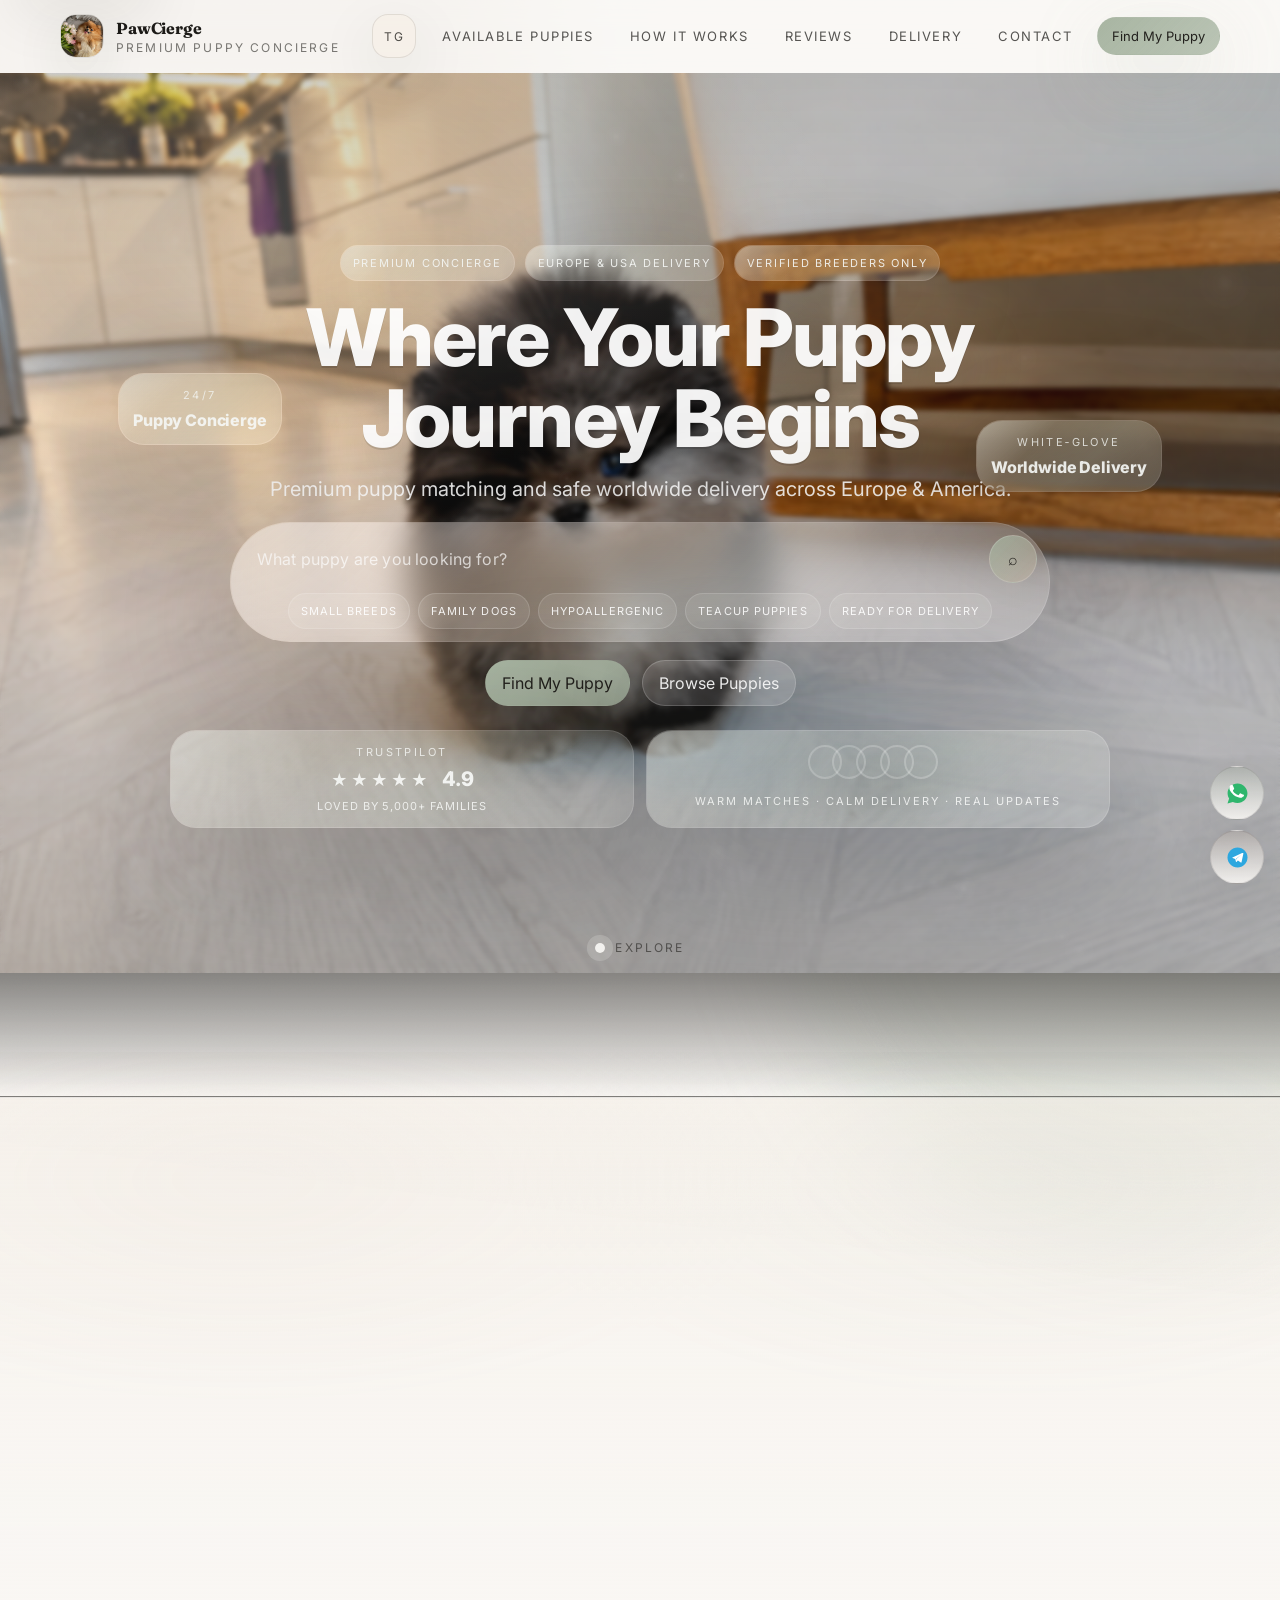
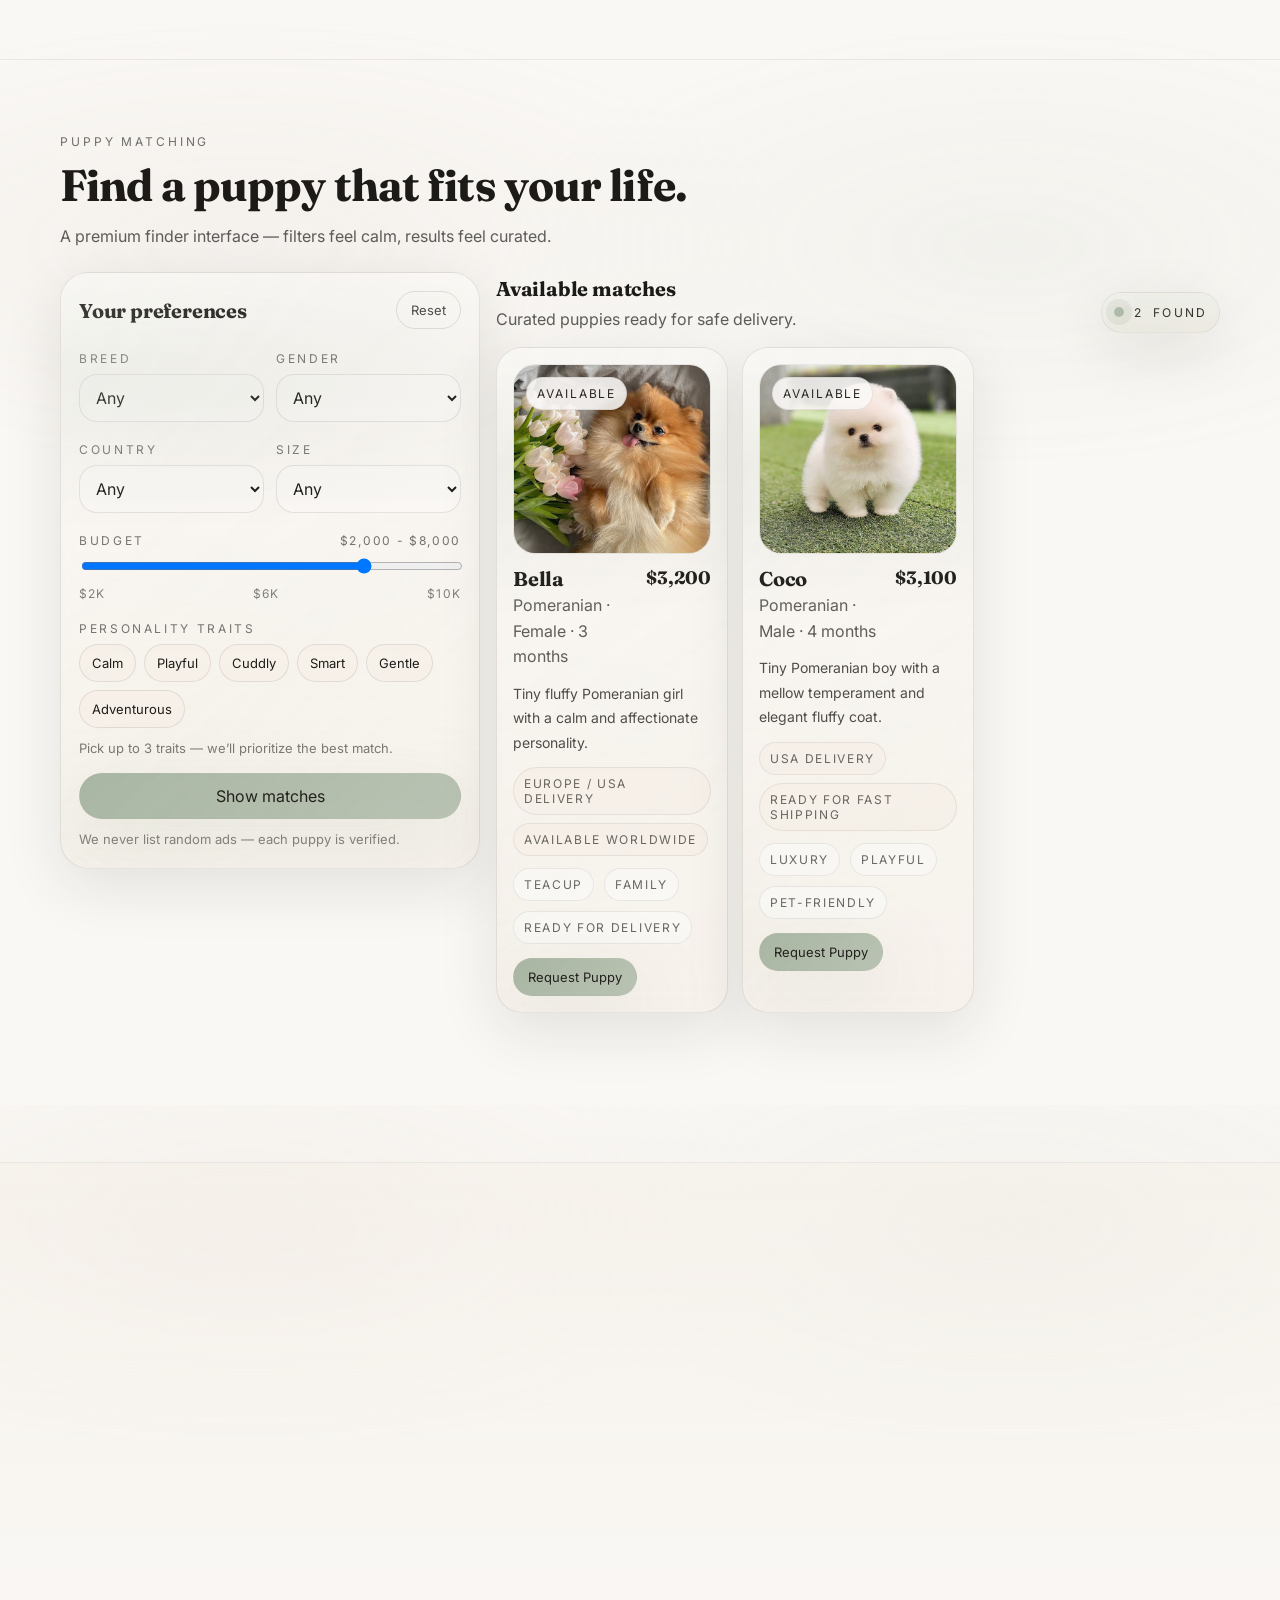
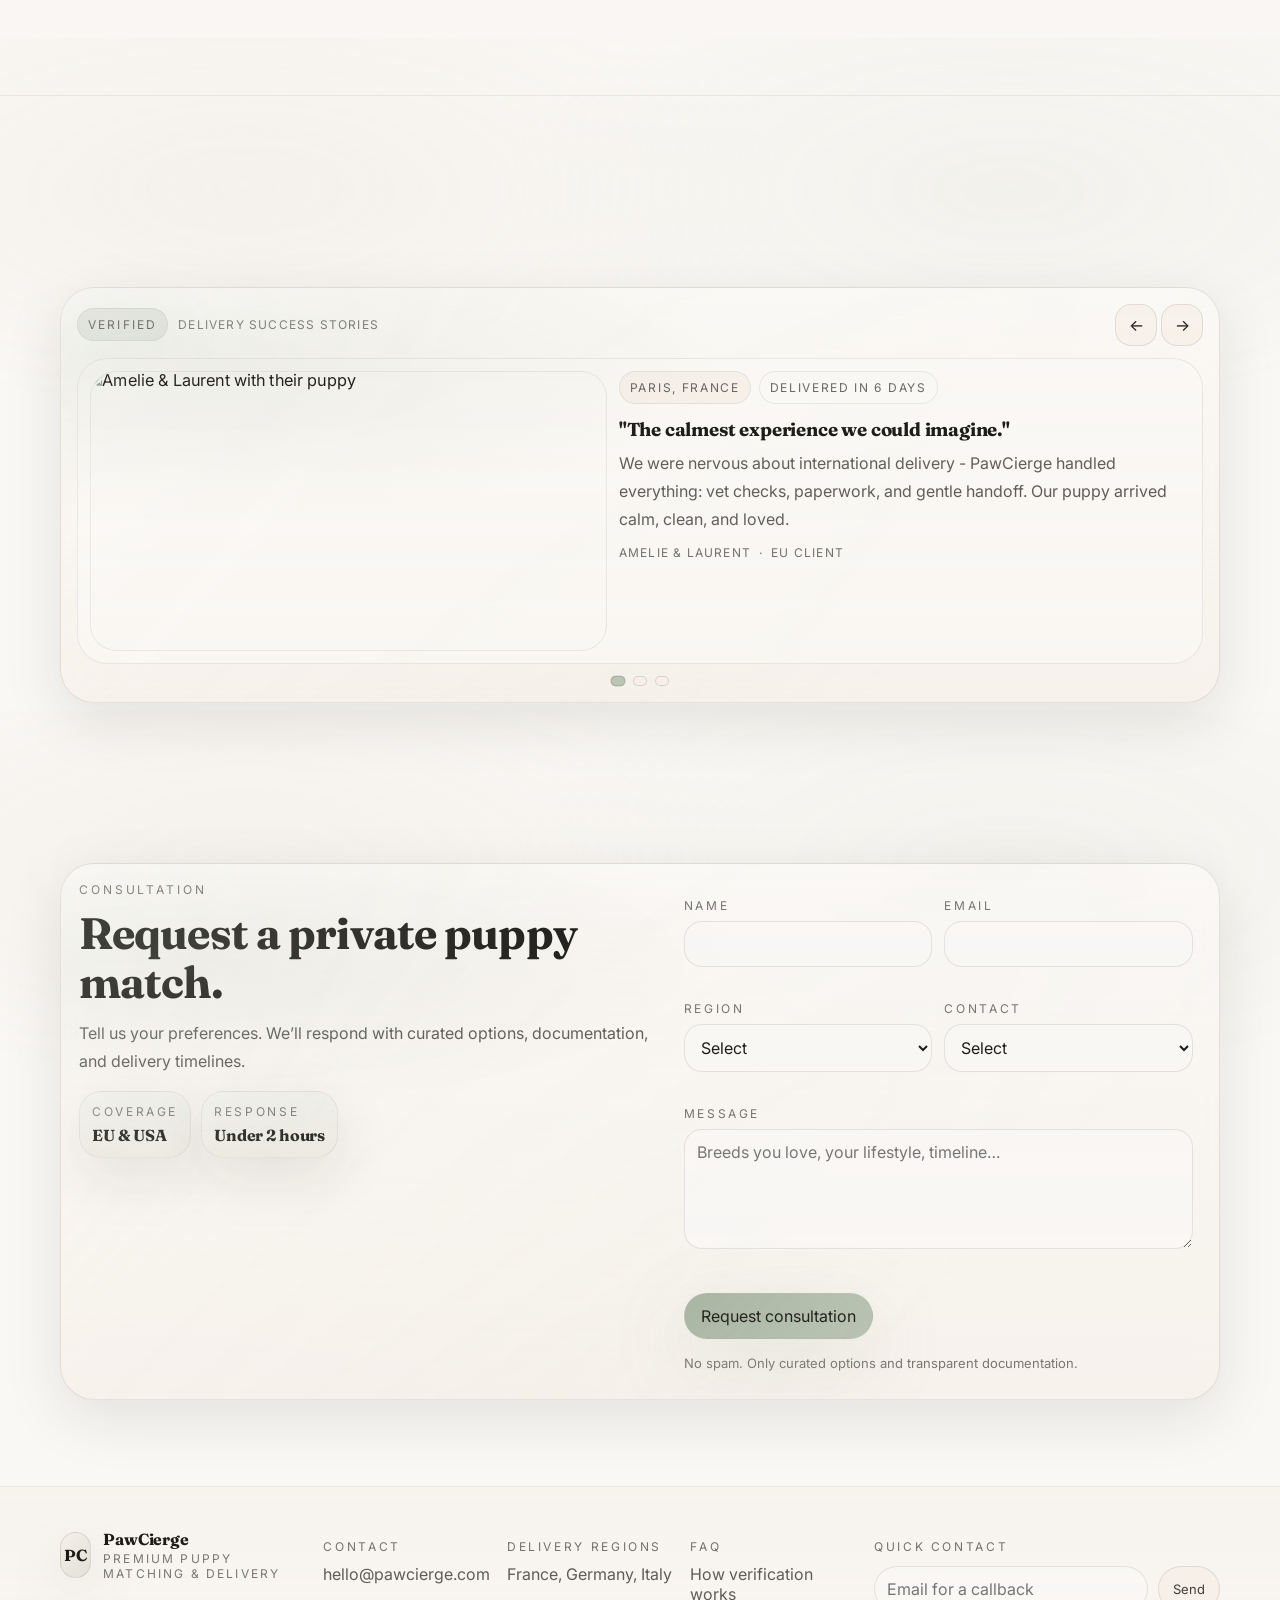
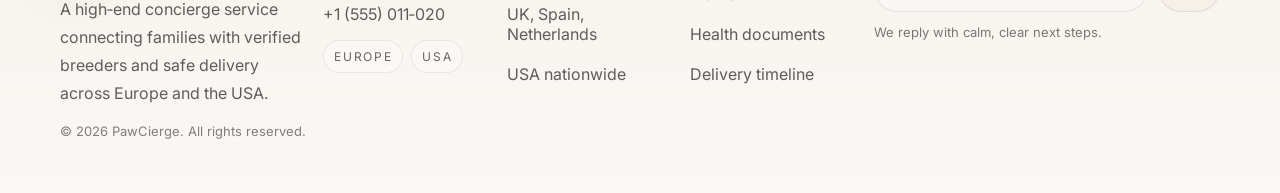
==== commit 4c782661: "Updated puppy website" ====
--- a/index.html
+++ b/index.html
@@ -564,17 +564,28 @@
       </div>
     </footer>
 
-    <!-- Floating contacts: WhatsApp, Telegram, and consultation -->
+    <!-- Floating contacts: WhatsApp and Telegram -->
     <div class="floaters" aria-label="Quick contacts">
-      <a class="floater floater--wa" href="#" aria-label="WhatsApp (demo)" data-toast="WhatsApp chat (demo)">
-        WA
+      <a
+        class="floater floater--wa"
+        href="https://wa.me/message/JZSZZFPX4SLDP1"
+        target="_blank"
+        rel="noopener noreferrer"
+        aria-label="Open WhatsApp chat"
+        data-toast="Opening WhatsApp chat..."
+      >
+        <img src="./images/icons/whatsapp.svg" alt="" aria-hidden="true" />
       </a>
-      <a class="floater floater--tg" href="https://t.me/Pomeranianpuppies_mini_mishki" target="_blank" rel="noopener noreferrer" aria-label="Telegram" data-toast="Opening Telegram chat...">
-        TG
+      <a
+        class="floater floater--tg"
+        href="https://t.me/pomeranian_mini_mishki"
+        target="_blank"
+        rel="noopener noreferrer"
+        aria-label="Open Telegram chat"
+        data-toast="Opening Telegram chat..."
+      >
+        <img src="./images/icons/telegram.svg" alt="" aria-hidden="true" />
       </a>
-      <button class="floater floater--chat" type="button" aria-label="Live consultation" id="open-chat">
-        Chat
-      </button>
     </div>
 
     <!-- Mobile contact bar: always within reach without blocking content -->
--- a/styles.css
+++ b/styles.css
@@ -1202,22 +1202,29 @@
 }
 .floater{
   width: 54px; height: 54px;
-  border-radius: 20px;
+  border-radius: 999px;
   display:grid; place-items:center;
   border: 1px solid rgba(29,27,24,.10);
   background: rgba(250,248,245,.86);
   box-shadow: var(--shadow);
-  transition: transform .22s var(--ease), background .22s var(--ease);
+  backdrop-filter: blur(14px) saturate(1.05);
+  -webkit-backdrop-filter: blur(14px) saturate(1.05);
+  transition: transform .24s var(--ease), box-shadow .24s var(--ease), border-color .24s var(--ease);
   text-decoration: none;
   color: inherit;
 }
-.floater:hover{transform: translateY(-2px)}
+.floater:hover{
+  transform: translateY(-2px) scale(1.06);
+  border-color: rgba(29,27,24,.16);
+  box-shadow: 0 26px 80px rgba(29,27,24,.16);
+}
+.floater img{
+  width: 25px;
+  height: 25px;
+  display:block;
+}
 .floater--wa{background: linear-gradient(180deg, rgba(168,181,162,.26), rgba(250,248,245,.88))}
 .floater--tg{background: linear-gradient(180deg, rgba(200,182,166,.22), rgba(250,248,245,.88))}
-.floater--chat{
-  cursor:pointer;
-  background: linear-gradient(135deg, rgba(245,239,231,.90), rgba(234,223,211,.72));
-}
 
 /* Chat dialog */
 .chat{
@@ -1409,9 +1416,18 @@
   .finder__grid{grid-template-columns: 1fr}
 
   /* Bottom bar spacing so it does not cover content */
-  .mobileBar{display:grid}
-  body{padding-bottom: 98px}
-  .floaters{display:none}
+  .mobileBar{display:none}
+  body{padding-bottom: 92px}
+  .floaters{
+    display:flex;
+    right: 14px;
+    bottom: 14px;
+    gap: 9px;
+  }
+  .floater{
+    width: 52px;
+    height: 52px;
+  }
 
   .storyGrid{grid-template-columns: 1fr}
   .resultsGrid{grid-template-columns: 1fr}
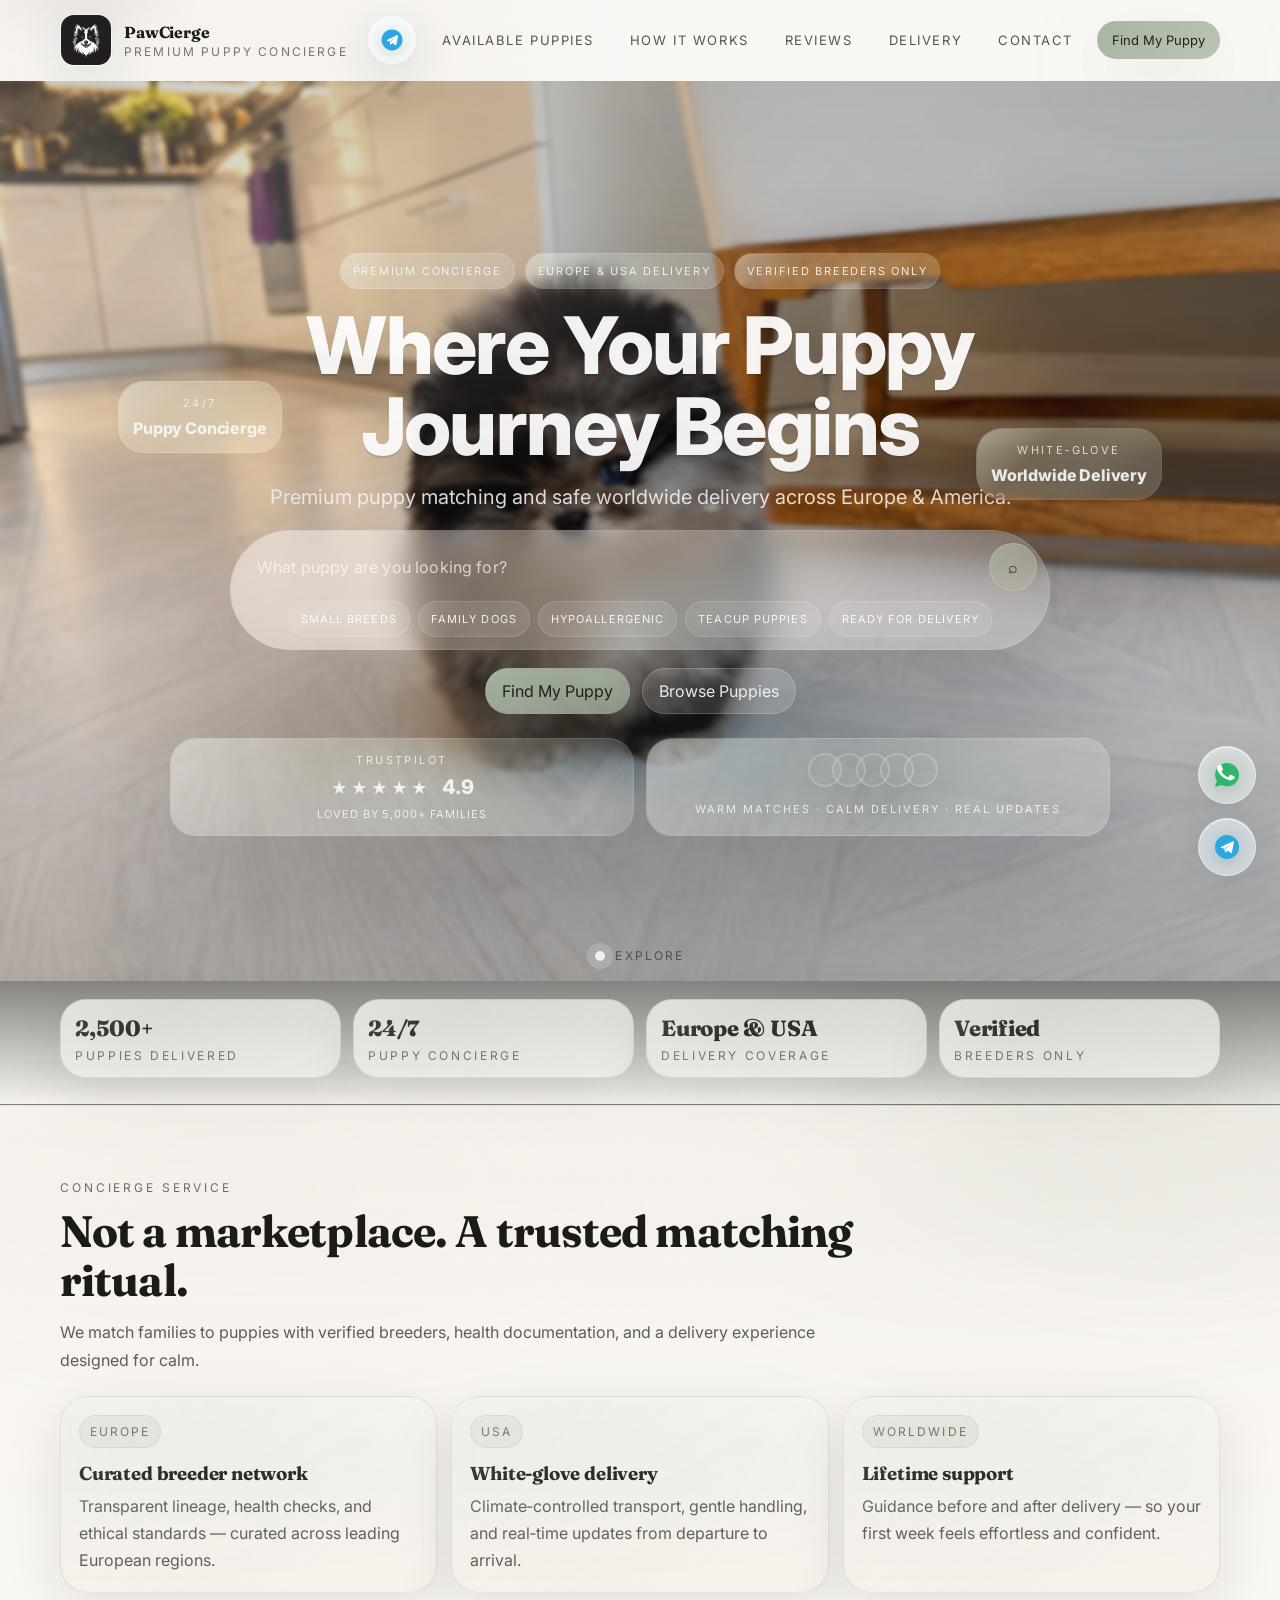
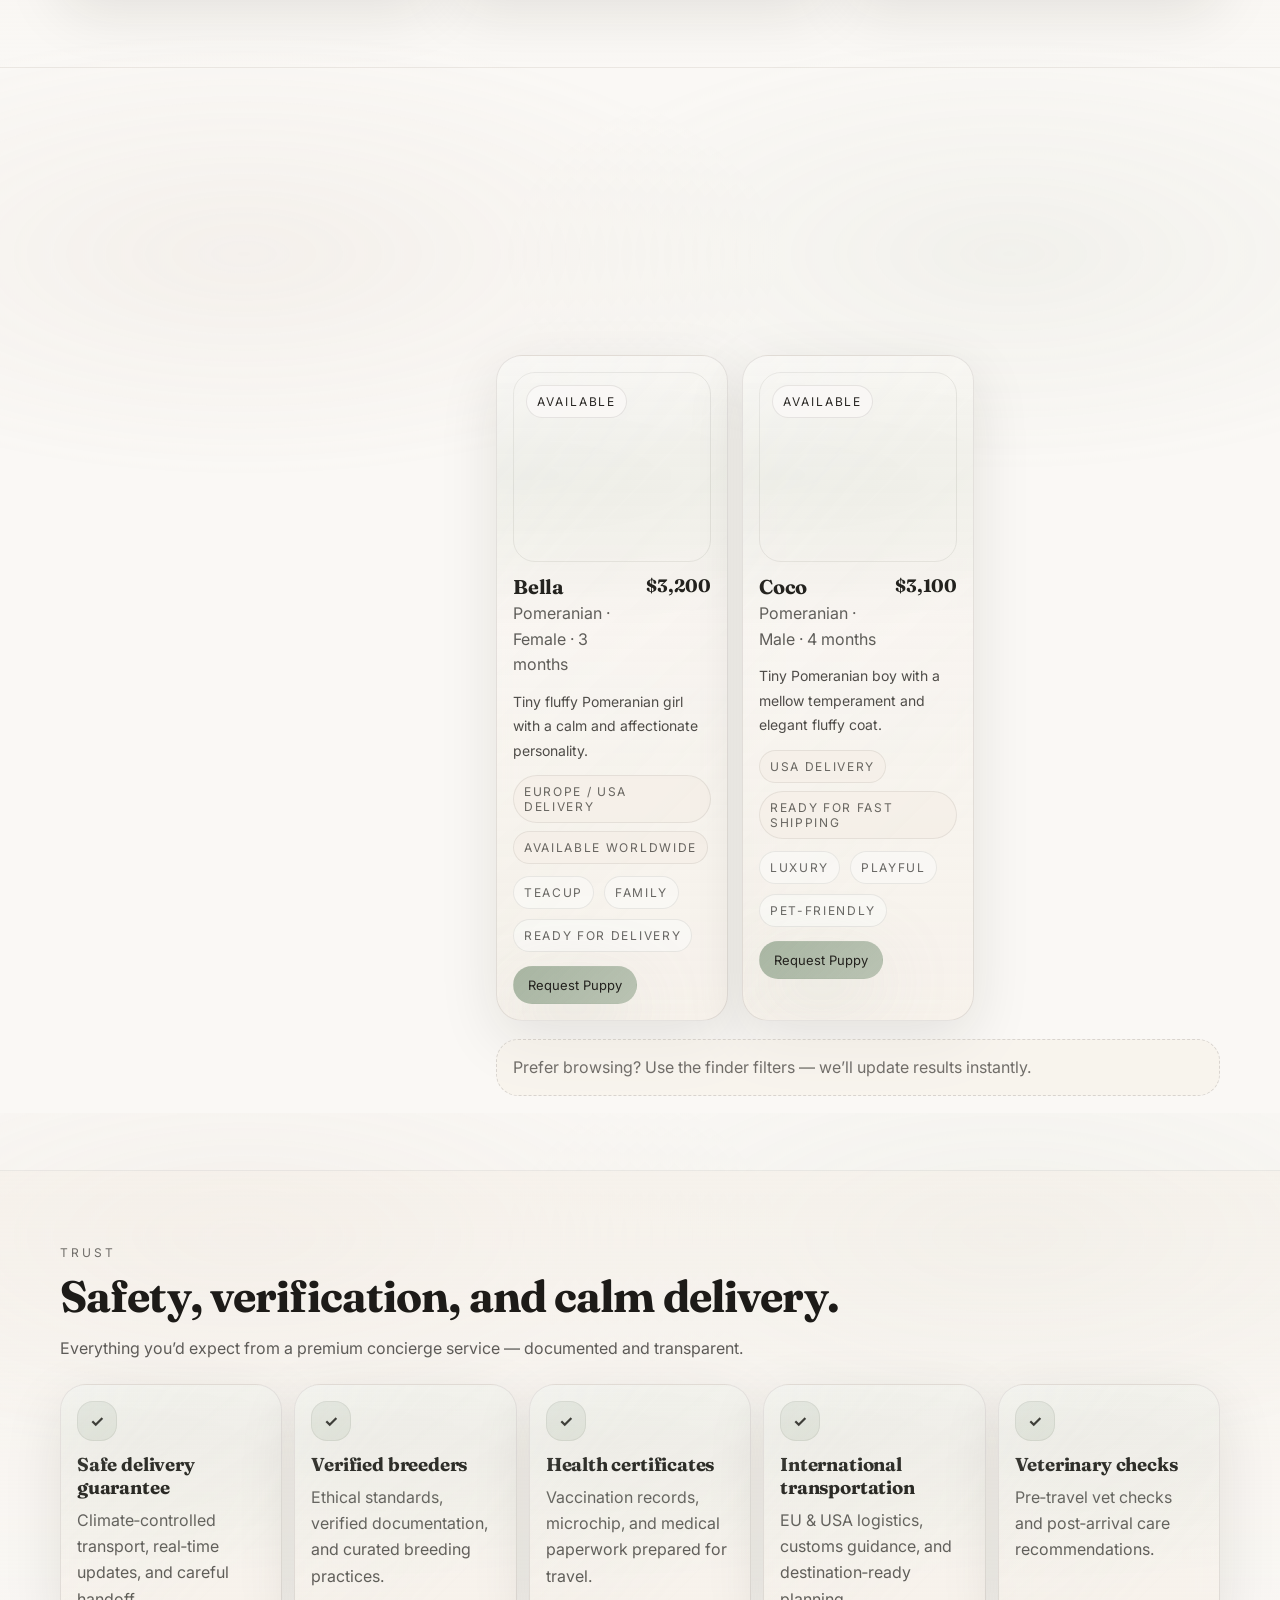
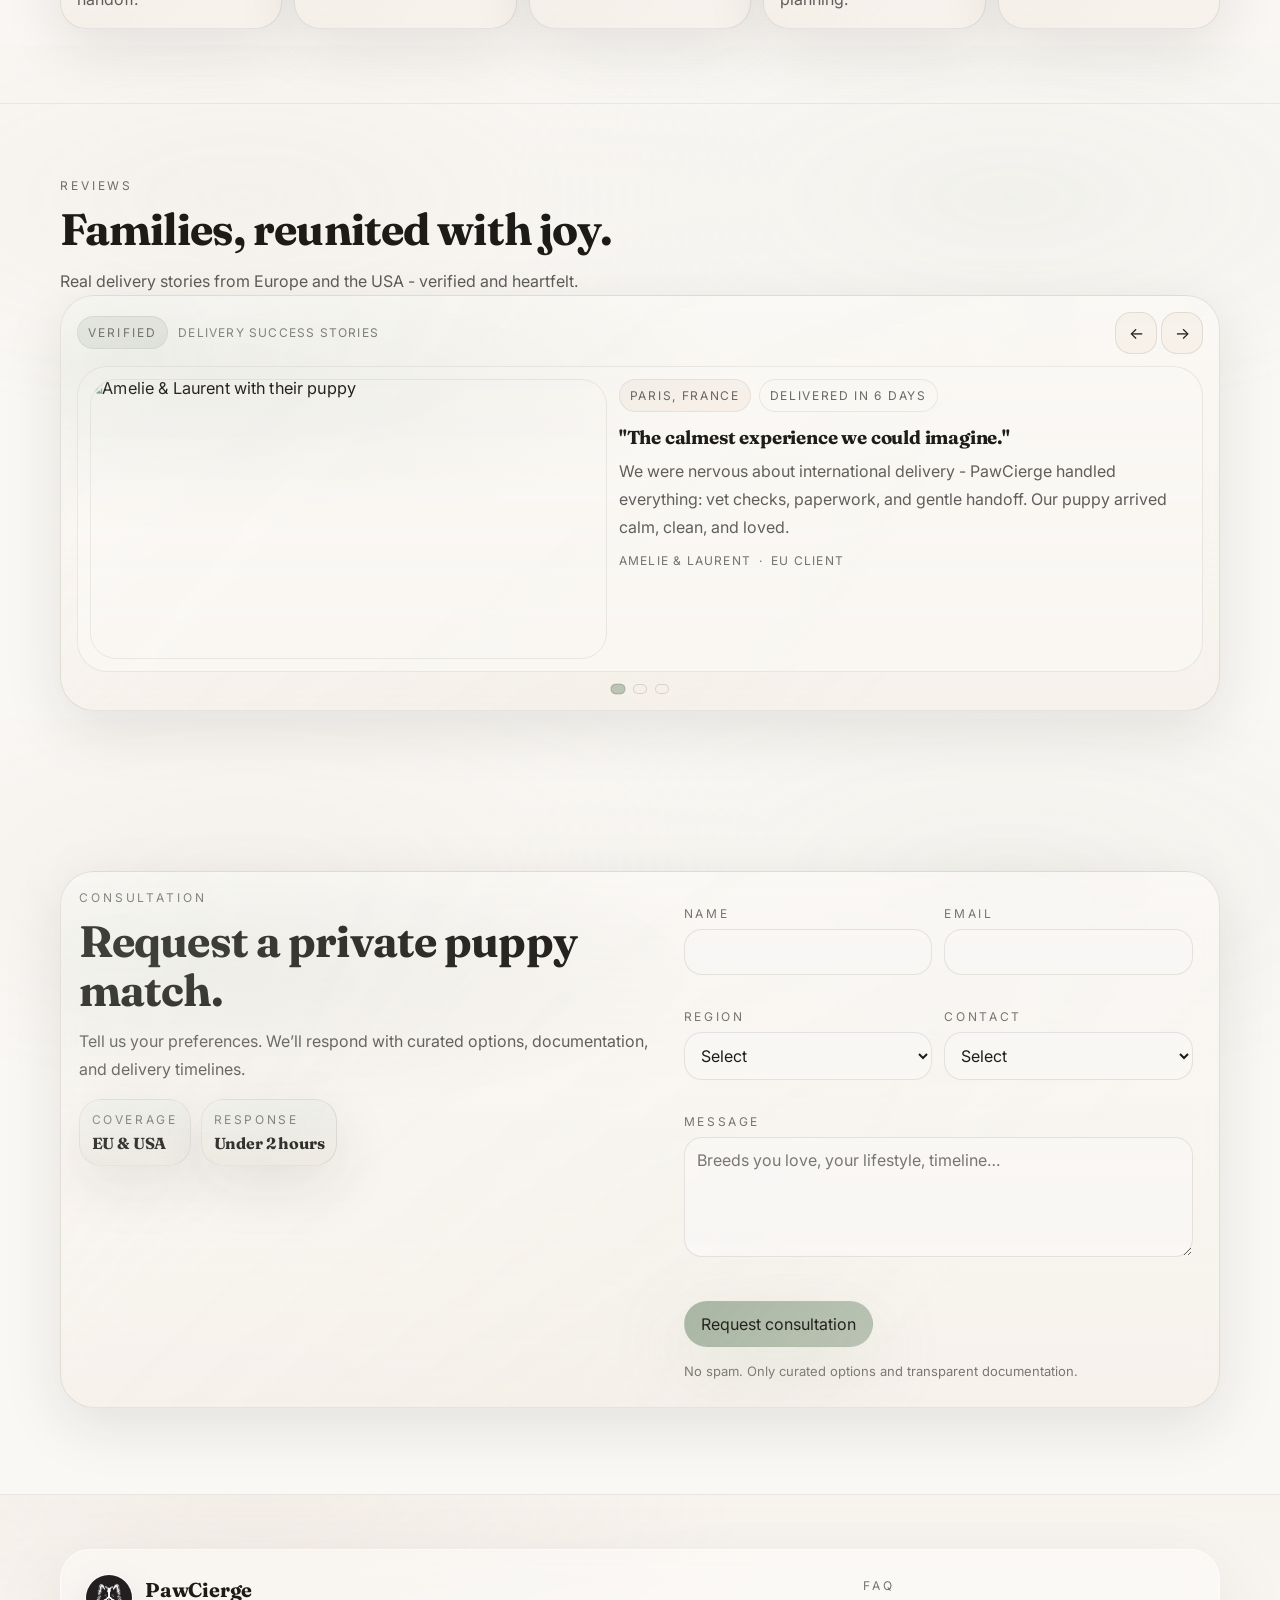
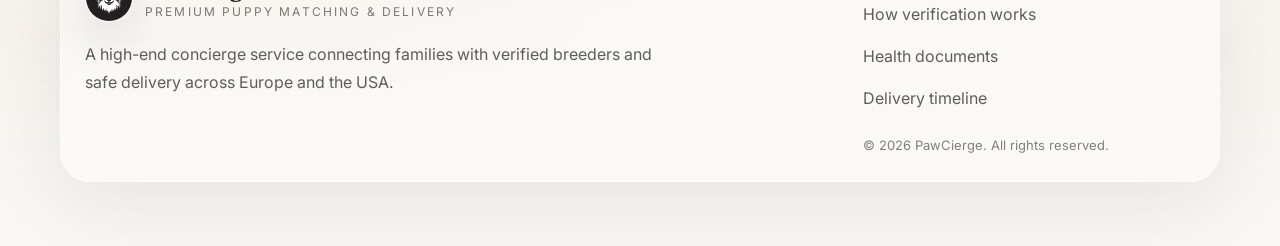
==== commit c943cdd8: "Updated puppy website" ====
--- a/index.html
+++ b/index.html
@@ -4,6 +4,7 @@
     <meta charset="UTF-8" />
     <meta name="viewport" content="width=device-width, initial-scale=1.0" />
     <meta name="theme-color" content="#FAF8F5" />
+    <link rel="icon" type="image/png" href="/images/favicon/favicon.png">
     <meta
       name="description"
       content="Premium puppy matching, trusted breeders, safe worldwide delivery across Europe & America."
@@ -44,7 +45,7 @@
     <header class="header" data-elevate>
       <div class="container header__inner">
         <a class="brand" href="#top" aria-label="PawCierge home">
-          <img class="brand__logo" src="images/6870e33ff72291403f232f72c8fa1cc4.jpg" alt="PawCierge logo">
+          <img class="brand__logo" src="/images/logo.png" alt="PawCierge logo">
           <span class="brand__text">
             <span class="brand__name">PawCierge</span>
             <span class="brand__tag">Premium puppy concierge</span>
@@ -54,7 +55,9 @@
         <nav class="nav" aria-label="Primary">
           <!-- Mobile header: menu toggle and quick contact -->
           <div class="nav__actions">
-            <a class="nav__icon" href="https://t.me/Pomeranianpuppies_mini_mishki" target="_blank" rel="noopener noreferrer" aria-label="Telegram" data-toast="Opening Telegram chat...">TG</a>
+            <a class="nav__icon" href="https://t.me/pomeranian_mini_mishki" target="_blank" rel="noopener noreferrer" aria-label="Open Telegram chat" data-toast="Opening Telegram chat...">
+              <img src="./images/icons/telegram.svg" alt="" aria-hidden="true" />
+            </a>
             <button class="nav__toggle" type="button" aria-expanded="false" aria-controls="nav-panel">
               <span class="nav__toggleIcon" aria-hidden="true"></span>
               <span class="sr-only">Open menu</span>
@@ -517,33 +520,15 @@
       <div class="container footer__grid">
         <div class="footer__brand">
           <div class="footer__logoRow">
-            <div class="footer__logo" aria-hidden="true">PC</div>
+            <img class="footer__logo" src="/images/logo.png" alt="PawCierge logo" loading="lazy" />
             <div>
               <div class="footer__name">PawCierge</div>
               <div class="footer__tag">Premium puppy matching &amp; delivery</div>
             </div>
           </div>
           <p class="footer__about">
-            A high‑end concierge service connecting families with verified breeders and safe delivery across Europe and the USA.
+            A high-end concierge service connecting families with verified breeders and safe delivery across Europe and the USA.
           </p>
-          <div class="footer__small">© <span id="year"></span> PawCierge. All rights reserved.</div>
-        </div>
-
-        <div class="footer__col">
-          <div class="footer__h">Contact</div>
-          <a class="footer__link" href="#" data-toast="Email copied (demo)">hello@pawcierge.com</a>
-          <a class="footer__link" href="#" data-toast="Phone copied (demo)">+1 (555) 011‑020</a>
-          <div class="footer__pillRow">
-            <span class="pill pill--soft">Europe</span>
-            <span class="pill pill--soft">USA</span>
-          </div>
-        </div>
-
-        <div class="footer__col">
-          <div class="footer__h">Delivery regions</div>
-          <a class="footer__link" href="#regions">France, Germany, Italy</a>
-          <a class="footer__link" href="#regions">UK, Spain, Netherlands</a>
-          <a class="footer__link" href="#regions">USA nationwide</a>
         </div>
 
         <div class="footer__col">
@@ -551,15 +536,7 @@
           <a class="footer__link" href="#trust">How verification works</a>
           <a class="footer__link" href="#trust">Health documents</a>
           <a class="footer__link" href="#reviews">Delivery timeline</a>
-        </div>
-
-        <div class="footer__col footer__col--form">
-          <div class="footer__h">Quick contact</div>
-          <form class="miniForm" id="footer-form" novalidate>
-            <input class="miniForm__input" type="email" name="email" placeholder="Email for a callback" required />
-            <button class="btn btn--secondary btn--sm" type="submit">Send</button>
-          </form>
-          <p class="footer__fine">We reply with calm, clear next steps.</p>
+          <div class="footer__small">&copy; 2026 PawCierge. All rights reserved.</div>
         </div>
       </div>
     </footer>
--- a/styles.css
+++ b/styles.css
@@ -154,11 +154,14 @@
 
 .brand{display:flex; align-items:center; gap:12px}
 .brand__logo{
-  width:44px;height:44px;
-  border-radius: 16px;
-  border: 1px solid rgba(29,27,24,.10);
+  width:52px;
+  height:52px;
+  border-radius: 14px;
+  border: 1px solid rgba(255,255,255,.55);
   box-shadow: 0 18px 50px rgba(29,27,24,.10);
   object-fit: cover;
+  display:block;
+  flex: 0 0 auto;
 }
 .brand__name{
   display:block;
@@ -178,24 +181,46 @@
 .nav{display:flex; align-items:center; gap:14px; position:relative}
 .nav__actions{display:flex; align-items:center; gap:10px}
 .nav__icon{
-  width:44px;height:44px;
-  border-radius: 16px;
+  position:relative;
+  width:48px;
+  height:48px;
+  border-radius: 999px;
   display:grid; place-items:center;
-  border:1px solid rgba(29,27,24,.10);
-  background: rgba(245,239,231,.72);
-  box-shadow: var(--shadow);
-  font-size: 12px;
-  letter-spacing:.16em;
-  text-transform:uppercase;
-  color: rgba(29,27,24,.78);
-  transition: transform .22s var(--ease), background .22s var(--ease), border-color .22s var(--ease);
+  border:1px solid rgba(255,255,255,.45);
+  background: rgba(255,255,255,.55);
+  box-shadow: 0 16px 48px rgba(29,27,24,.12), inset 0 1px 0 rgba(255,255,255,.72);
+  backdrop-filter: blur(14px);
+  -webkit-backdrop-filter: blur(14px);
+  color: inherit;
+  transition: transform .25s ease, box-shadow .25s ease, border-color .25s ease, background .25s ease;
   text-decoration: none;
+  isolation:isolate;
+}
+.nav__icon::before{
+  content:"";
+  position:absolute;
+  inset: 8px;
+  border-radius: inherit;
+  background: rgba(45,167,223,.36);
+  opacity:.38;
+  filter: blur(13px);
+  z-index:-1;
+  transition: opacity .25s ease, transform .25s ease;
+}
+.nav__icon img{
+  width: 26px;
+  height: 26px;
+  display:block;
+  filter: drop-shadow(0 4px 8px rgba(29,27,24,.14));
 }
 .nav__icon:hover{
-  transform: translateY(-1px);
-  background: rgba(234,223,211,.70);
-  border-color: rgba(29,27,24,.14);
-}
+  transform: scale(1.08);
+  background: rgba(255,255,255,.68);
+  border-color: rgba(255,255,255,.64);
+  box-shadow: 0 22px 64px rgba(29,27,24,.17), inset 0 1px 0 rgba(255,255,255,.86);
+}
+.nav__icon:hover::before{opacity:.66; transform: scale(1.15)}
+.nav__icon:active{transform: scale(.96)}
 .nav__panel{display:flex; align-items:center; gap:12px}
 .nav__link{
   font-size:13px;
@@ -1134,97 +1159,111 @@
 
 /* Footer */
 .footer{
-  padding: 42px 0 54px;
+  padding: 54px 0 64px;
   border-top: 1px solid rgba(29,27,24,.08);
-  background: linear-gradient(180deg, rgba(245,239,231,.52), rgba(250,248,245,.0));
+  background:
+    linear-gradient(180deg, rgba(245,239,231,.54), rgba(250,248,245,0)),
+    radial-gradient(760px 360px at 20% 0%, rgba(200,182,166,.18), transparent 64%);
 }
 .footer__grid{
   display:grid;
-  grid-template-columns: 1.25fr .85fr .85fr .85fr 1.1fr;
-  gap: 14px;
+  grid-template-columns: minmax(0, 1.35fr) minmax(220px, .65fr);
+  gap: clamp(28px, 7vw, 96px);
   align-items:start;
+  padding: 24px;
+  border-radius: 30px;
+  border: 1px solid rgba(255,255,255,.48);
+  background: rgba(255,255,255,.38);
+  box-shadow: 0 24px 80px rgba(29,27,24,.08);
+  backdrop-filter: blur(14px);
+  -webkit-backdrop-filter: blur(14px);
 }
 .footer__logoRow{display:flex; gap:12px; align-items:center}
 .footer__logo{
-  width:46px;height:46px;
-  border-radius: 18px;
-  display:grid; place-items:center;
-  font-family: var(--serif);
-  font-weight:700;
-  background: linear-gradient(135deg, var(--cream), rgba(168,181,162,.30));
-  border:1px solid rgba(29,27,24,.10);
-  box-shadow: var(--shadow);
-}
-.footer__name{font-family:var(--serif); font-weight:700; letter-spacing:-.01em}
+  width:48px;
+  height:48px;
+  border-radius: 50%;
+  object-fit: cover;
+  display:block;
+  border:1px solid rgba(255,255,255,.58);
+  box-shadow: 0 16px 42px rgba(29,27,24,.12);
+}
+.footer__name{font-family:var(--serif); font-weight:700; letter-spacing:-.01em; font-size: 20px}
 .footer__tag{font-size:12px; color: rgba(29,27,24,.58); letter-spacing:.18em; text-transform:uppercase; margin-top:2px}
-.footer__about{margin: 14px 0 0; color: var(--muted); line-height:1.75}
-.footer__small{margin-top: 16px; color: rgba(29,27,24,.55); font-size: 13px}
+.footer__about{max-width: 58ch; margin: 18px 0 0; color: var(--muted); line-height:1.75}
+.footer__small{margin-top: 18px; color: rgba(29,27,24,.55); font-size: 13px}
 .footer__h{
   font-size: 12px;
   letter-spacing:.22em;
   text-transform: uppercase;
   color: rgba(29,27,24,.60);
 }
-.footer__col{padding: 10px 0}
+.footer__col{padding: 4px 0}
 .footer__link{
   display:block;
-  padding: 10px 0;
+  padding: 11px 0;
   color: rgba(29,27,24,.70);
   transition: transform .22s var(--ease), color .22s var(--ease);
 }
 .footer__link:hover{transform: translateY(-1px); color: rgba(29,27,24,.92)}
-.footer__pillRow{display:flex; gap:8px; flex-wrap:wrap; margin-top: 6px}
-.footer__col--form{padding-top: 10px}
-.miniForm{display:flex; gap:10px; margin-top: 12px}
-.miniForm__input{
-  flex: 1;
-  padding: 12px 12px;
-  border-radius: 999px;
-  border:1px solid rgba(29,27,24,.10);
-  background: rgba(250,248,245,.88);
-  outline:none;
-}
-.miniForm__input:focus{
-  border-color: rgba(168,181,162,.55);
-  box-shadow: 0 0 0 6px rgba(168,181,162,.20);
-}
-.footer__fine{margin: 10px 0 0; color: rgba(29,27,24,.58); font-size: 13px; line-height:1.6}
 
 /* Floaters */
 .floaters{
   position:fixed;
-  right: 16px;
-  bottom: 16px;
+  right: 24px;
+  bottom: 24px;
   display:flex;
   flex-direction:column;
-  gap: 10px;
-  z-index: 1200;
+  gap: 14px;
+  z-index: 999;
 }
 .floater{
-  width: 54px; height: 54px;
+  position:relative;
+  width: 58px;
+  height: 58px;
   border-radius: 999px;
   display:grid; place-items:center;
-  border: 1px solid rgba(29,27,24,.10);
-  background: rgba(250,248,245,.86);
-  box-shadow: var(--shadow);
-  backdrop-filter: blur(14px) saturate(1.05);
-  -webkit-backdrop-filter: blur(14px) saturate(1.05);
-  transition: transform .24s var(--ease), box-shadow .24s var(--ease), border-color .24s var(--ease);
+  border: 1px solid rgba(255,255,255,.40);
+  background: rgba(255,255,255,.55);
+  box-shadow: 0 18px 54px rgba(29,27,24,.12), inset 0 1px 0 rgba(255,255,255,.72);
+  backdrop-filter: blur(14px);
+  -webkit-backdrop-filter: blur(14px);
+  transition: transform .25s var(--ease), box-shadow .25s var(--ease), border-color .25s var(--ease), background .25s var(--ease);
   text-decoration: none;
   color: inherit;
+  isolation:isolate;
 }
 .floater:hover{
-  transform: translateY(-2px) scale(1.06);
-  border-color: rgba(29,27,24,.16);
-  box-shadow: 0 26px 80px rgba(29,27,24,.16);
+  transform: scale(1.08);
+  border-color: rgba(255,255,255,.64);
+  background: rgba(255,255,255,.68);
+  box-shadow: 0 26px 76px rgba(29,27,24,.18), inset 0 1px 0 rgba(255,255,255,.86);
+}
+.floater:active{
+  transform: scale(.96);
+}
+.floater::before{
+  content:"";
+  position:absolute;
+  inset: 8px;
+  border-radius: inherit;
+  opacity:.42;
+  filter: blur(14px);
+  z-index:-1;
+  transition: opacity .25s var(--ease), transform .25s var(--ease);
+}
+.floater:hover::before{
+  opacity:.68;
+  transform: scale(1.16);
 }
 .floater img{
-  width: 25px;
-  height: 25px;
+  width: 30px;
+  height: 30px;
   display:block;
-}
-.floater--wa{background: linear-gradient(180deg, rgba(168,181,162,.26), rgba(250,248,245,.88))}
-.floater--tg{background: linear-gradient(180deg, rgba(200,182,166,.22), rgba(250,248,245,.88))}
+  filter: drop-shadow(0 5px 9px rgba(29,27,24,.14));
+}
+.floater--wa::before{background: rgba(47,182,109,.42)}
+.floater--tg::before{background: rgba(45,167,223,.40)}
 
 /* Chat dialog */
 .chat{
@@ -1375,8 +1414,7 @@
   .finder__panel{position:relative; top:auto}
   .resultsGrid{grid-template-columns: repeat(2, minmax(0, 1fr))}
   .trustGrid{grid-template-columns: repeat(3, minmax(0, 1fr))}
-  .footer__grid{grid-template-columns: 1.3fr 1fr 1fr; row-gap: 18px}
-  .footer__col--form{grid-column: 1 / -1}
+  .footer__grid{grid-template-columns: minmax(0, 1.2fr) minmax(220px, .8fr)}
 }
 
 @media (max-width: 780px){
@@ -1420,13 +1458,17 @@
   body{padding-bottom: 92px}
   .floaters{
     display:flex;
-    right: 14px;
-    bottom: 14px;
-    gap: 9px;
+    right: 16px;
+    bottom: 16px;
+    gap: 11px;
   }
   .floater{
     width: 52px;
     height: 52px;
+  }
+  .floater img{
+    width: 27px;
+    height: 27px;
   }
 
   .storyGrid{grid-template-columns: 1fr}
@@ -1485,7 +1527,7 @@
   .rSlide__text{font-size: 15px}
   .cta{grid-template-columns: 1fr}
   .form__row{grid-template-columns: 1fr}
-  .footer__grid{grid-template-columns: 1fr}
+  .footer__grid{grid-template-columns: 1fr; padding: 20px}
 }
 
 @media (max-width: 420px){
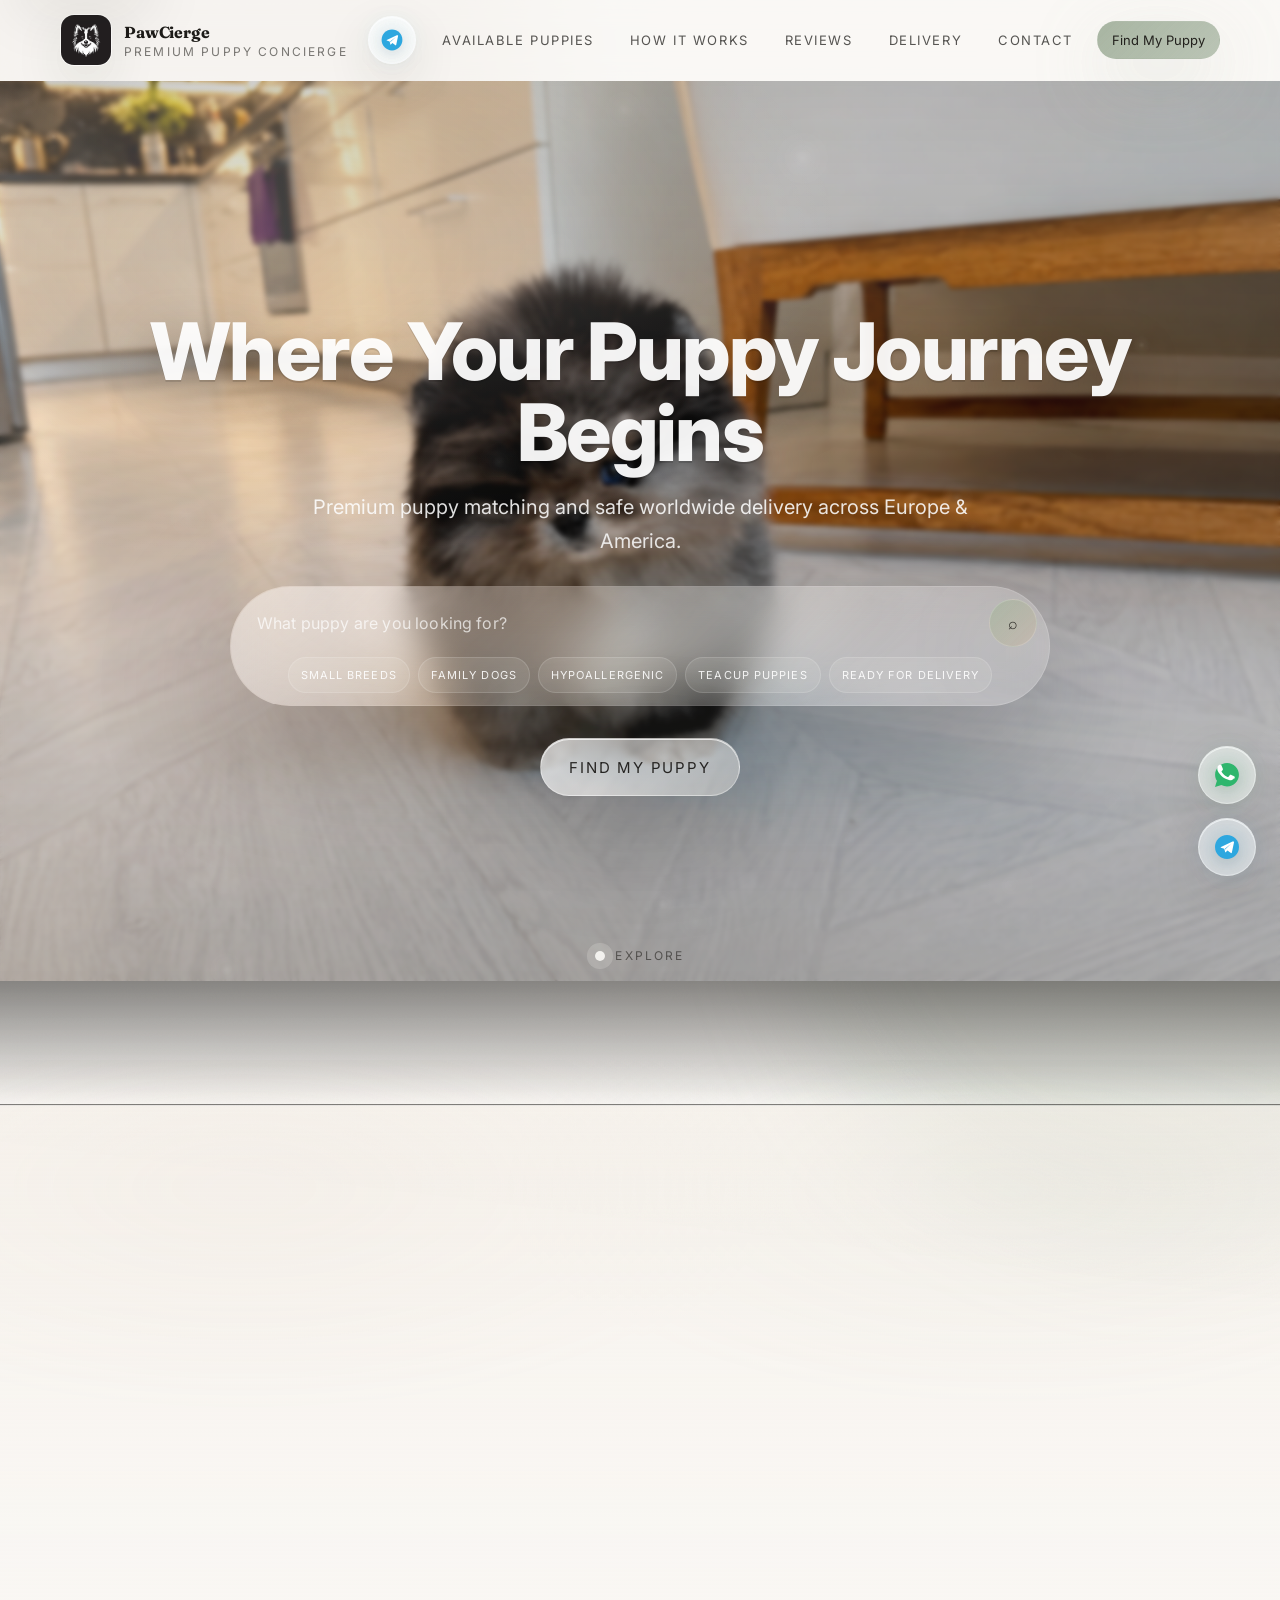
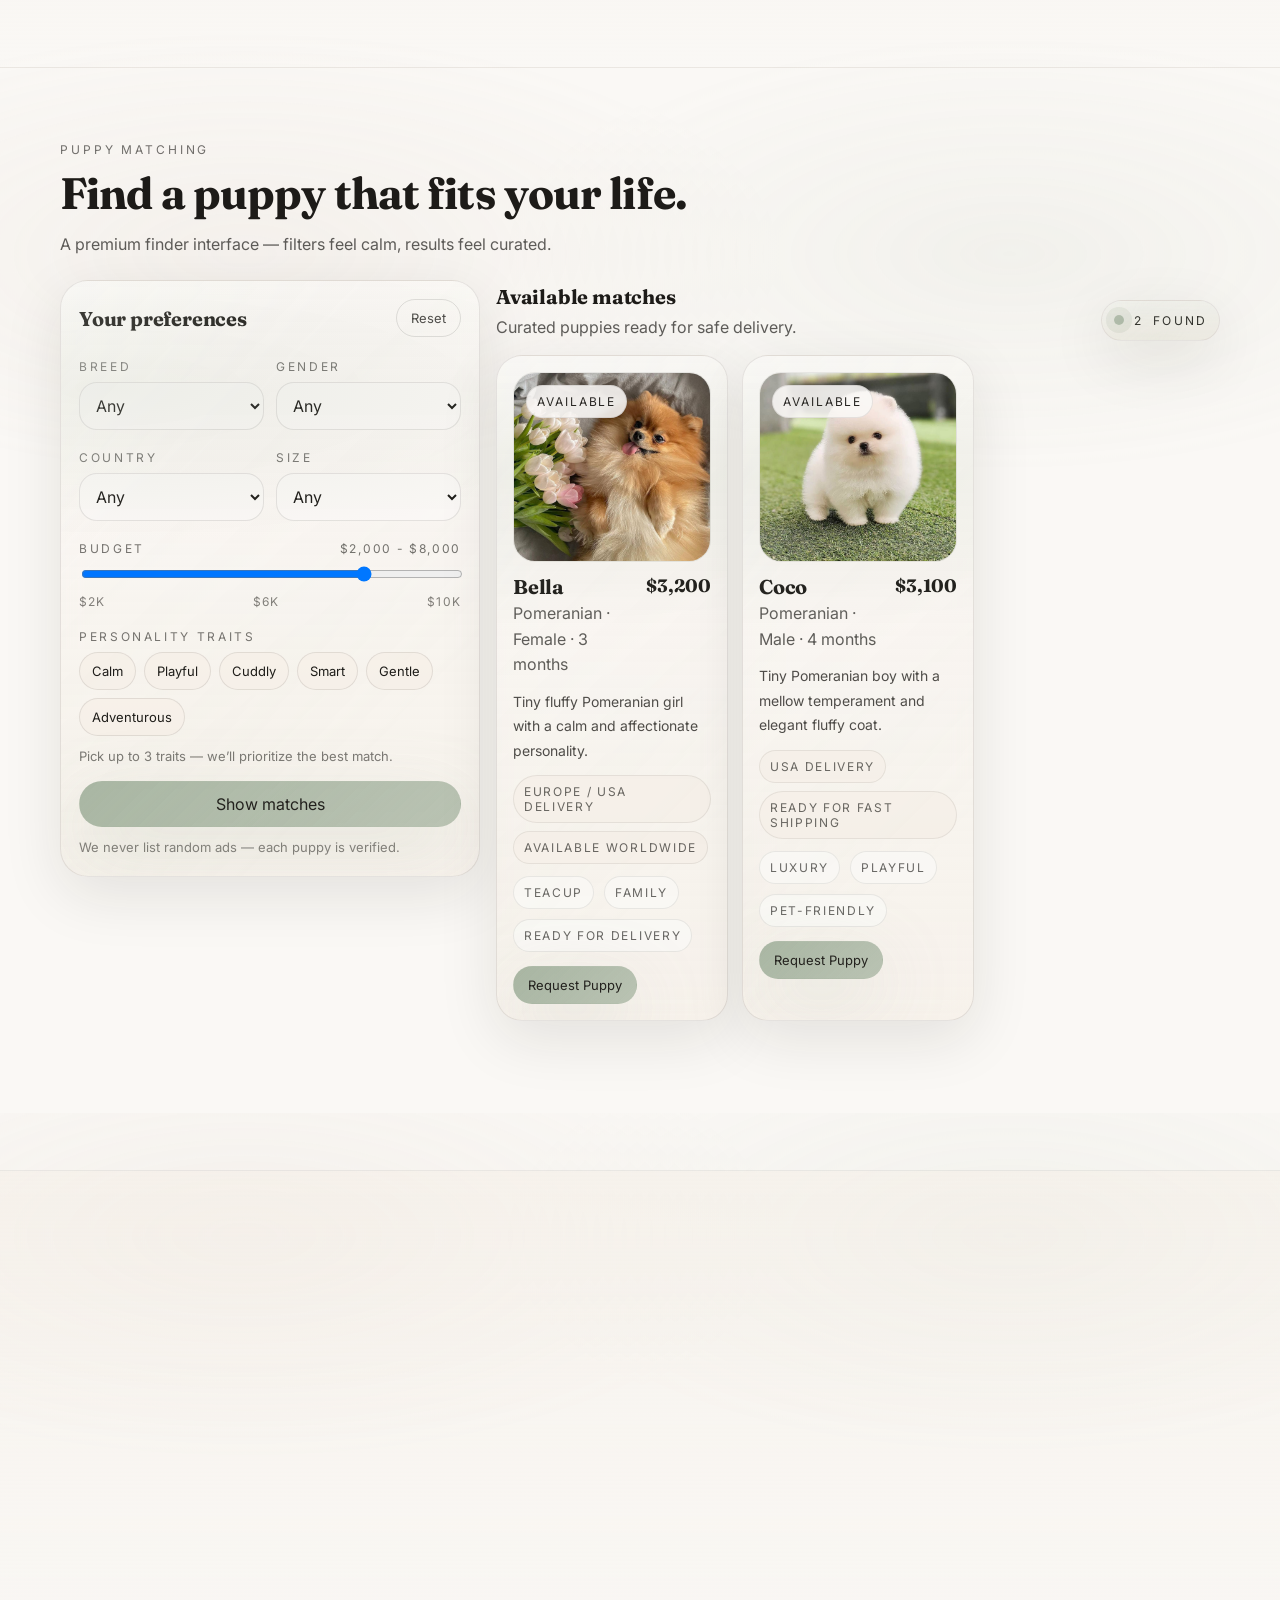
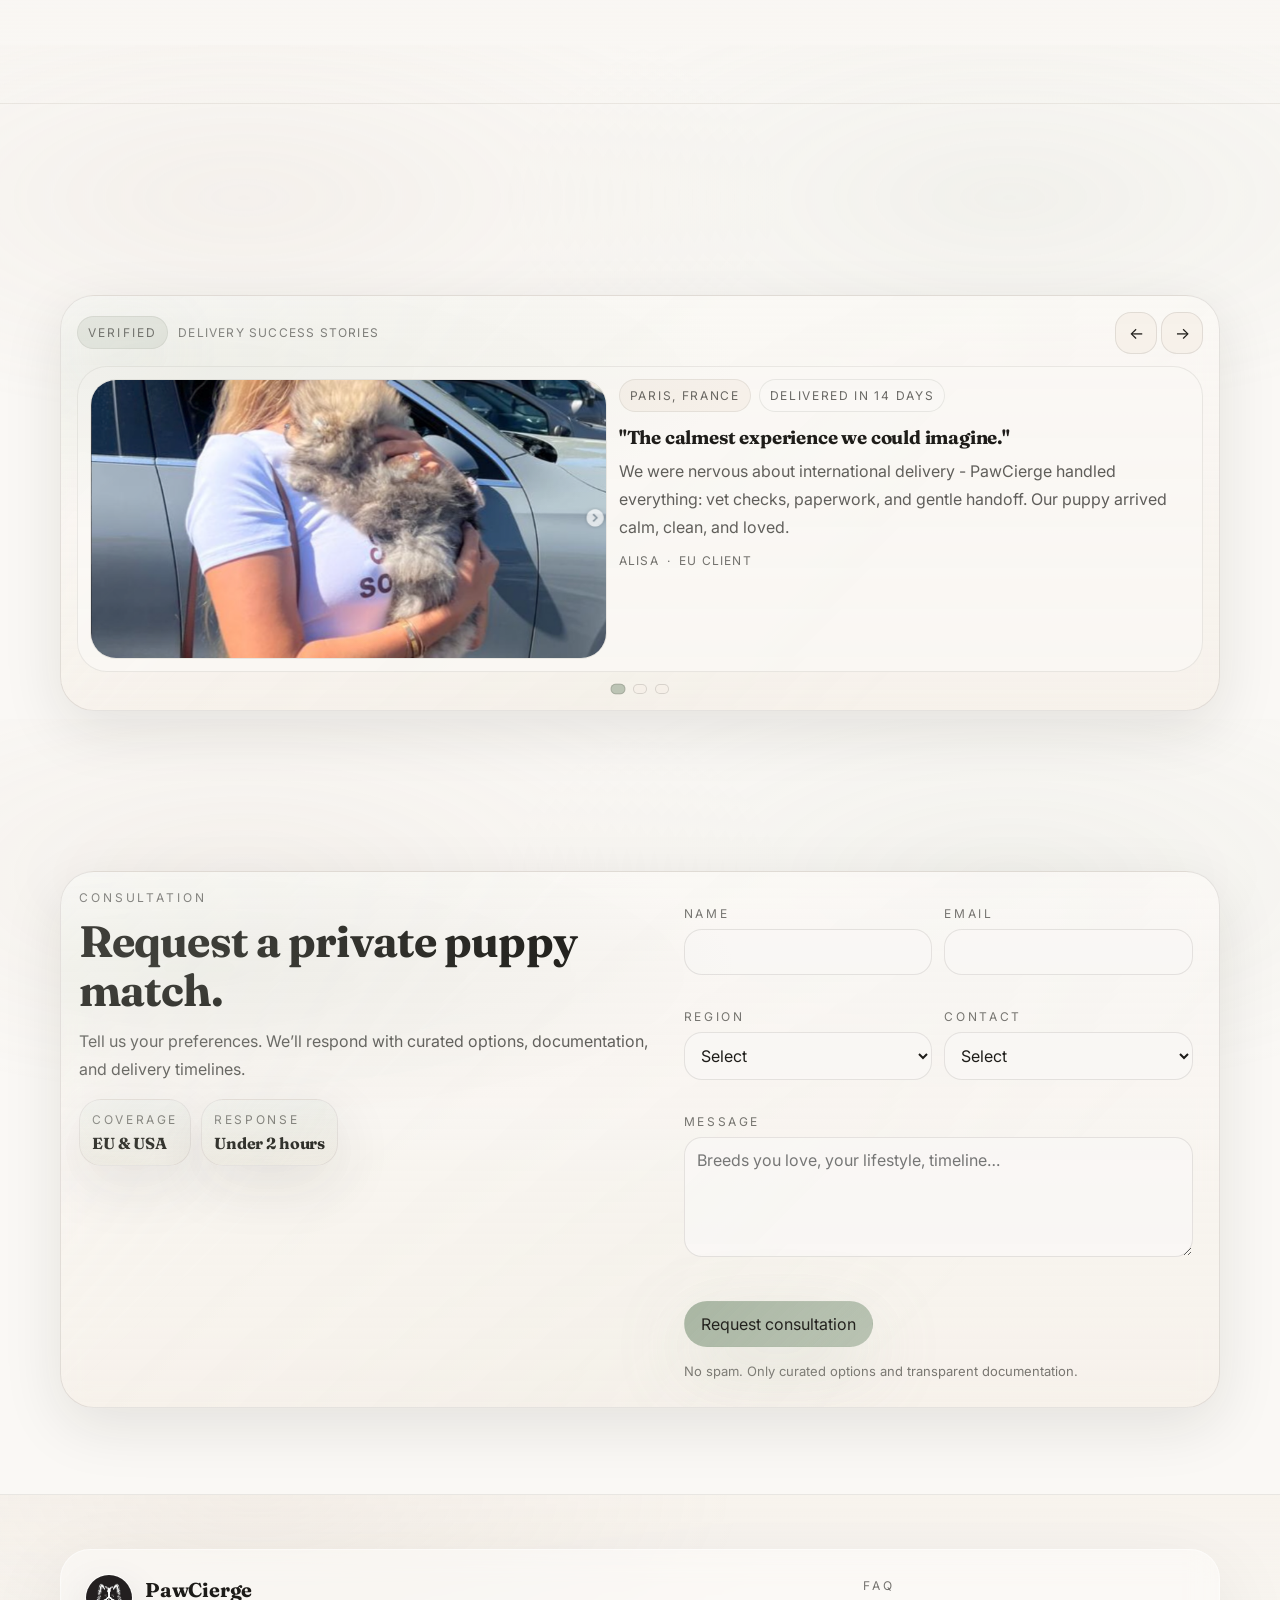
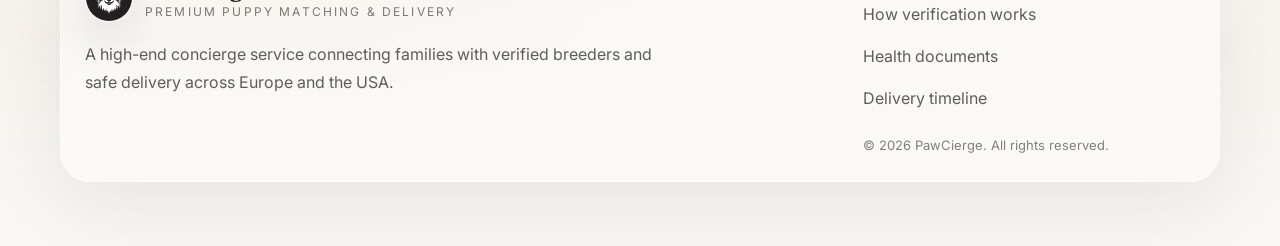
==== commit eb2d21dc: "Updated puppy website" ====
--- a/index.html
+++ b/index.html
@@ -100,12 +100,6 @@
 
         <div class="heroCine__content">
           <div class="container heroCine__stack">
-            <div class="heroCine__topline reveal">
-              <span class="heroBadge glass" aria-label="Premium concierge">Premium concierge</span>
-              <span class="heroBadge glass" aria-label="Europe and USA delivery">Europe &amp; USA delivery</span>
-              <span class="heroBadge glass" aria-label="Verified breeders only">Verified breeders only</span>
-            </div>
-
             <header class="heroCine__headline">
               <h1 class="heroCine__title reveal">Where Your Puppy Journey Begins</h1>
               <p class="heroCine__sub reveal">
@@ -139,47 +133,9 @@
             </div>
 
             <div class="heroCine__cta reveal">
-              <a class="btn btn--primary" href="#finder">Find My Puppy</a>
-              <a class="btn btn--secondary" href="#available">Browse Puppies</a>
-            </div>
-
-            <div class="heroSocial reveal" aria-label="Social proof">
-              <div class="tp glass" aria-label="Trustpilot rating">
-                <div class="tp__k">Trustpilot</div>
-                <div class="tp__v">
-                  <span class="tp__stars" aria-hidden="true">★★★★★</span>
-                  <span class="tp__score">4.9</span>
-                </div>
-                <div class="tp__sub">Loved by 5,000+ families</div>
-              </div>
-
-              <div class="avatars glass" aria-label="Happy families">
-                <div class="avatars__row" aria-hidden="true">
-                  <span class="av av--1"></span>
-                  <span class="av av--2"></span>
-                  <span class="av av--3"></span>
-                  <span class="av av--4"></span>
-                  <span class="av av--5"></span>
-                </div>
-                <div class="avatars__txt">Warm matches · calm delivery · real updates</div>
-              </div>
-            </div>
-
-            <!-- Micro: subtle eye blink illusion layer (positioned over image) -->
-            <div class="heroEyes" aria-hidden="true">
-              <span class="eye eye--l"></span>
-              <span class="eye eye--r"></span>
-            </div>
-
-            <!-- Floating concierge cards -->
-            <aside class="heroFloat heroFloat--a glass reveal" aria-label="Concierge highlight">
-              <div class="heroFloat__k">24/7</div>
-              <div class="heroFloat__v">Puppy Concierge</div>
-            </aside>
-            <aside class="heroFloat heroFloat--b glass reveal" aria-label="Delivery highlight">
-              <div class="heroFloat__k">White‑glove</div>
-              <div class="heroFloat__v">Worldwide Delivery</div>
-            </aside>
+              <a class="btn btn--primary heroCine__primaryCta" href="#finder">Find My Puppy</a>
+            </div>
+
           </div>
         </div>
 
--- a/styles.css
+++ b/styles.css
@@ -417,15 +417,17 @@
   z-index: 3;
   display:grid;
   align-items:center;
-  padding: clamp(76px, 10svh, 130px) 0 clamp(40px, 7svh, 70px);
+  padding: clamp(92px, 13svh, 150px) 0 clamp(54px, 8svh, 82px);
 }
 .heroCine__stack{
   position:relative;
   display:grid;
-  gap: 16px;
+  gap: clamp(18px, 2.6vw, 28px);
   justify-items:center;
   text-align:center;
   color: rgba(255,255,255,.94);
+  min-height: clamp(480px, 68svh, 720px);
+  align-content:center;
 }
 .heroCine__topline{
   display:flex;
@@ -446,7 +448,7 @@
   -webkit-backdrop-filter: blur(16px) saturate(1.05);
   box-shadow: 0 24px 90px rgba(0,0,0,.22);
 }
-.heroCine__headline{max-width: 60rem}
+.heroCine__headline{max-width: 62rem}
 .heroCine__title{
   margin:0;
   font-family: var(--rounded);
@@ -457,8 +459,8 @@
   text-shadow: 0 18px 55px rgba(0,0,0,.30), 0 2px 0 rgba(0,0,0,.12);
 }
 .heroCine__sub{
-  margin: 14px auto 0;
-  max-width: 58ch;
+  margin: 18px auto 0;
+  max-width: 54ch;
   font-family: var(--rounded);
   font-size: clamp(16px, 1.9vw, 20px);
   line-height: 1.7;
@@ -537,24 +539,31 @@
 
 .heroCine__cta{
   display:flex;
-  gap: 12px;
   justify-content:center;
-  flex-wrap:wrap;
-  margin-top: 2px;
-}
-.heroCine__cta .btn{
-  box-shadow: 0 28px 110px rgba(0,0,0,.26);
-}
-.heroCine__cta .btn--secondary{
-  background: rgba(250,248,245,.14);
-  border-color: rgba(255,255,255,.18);
-  color: rgba(255,255,255,.92);
+  margin-top: 4px;
+}
+.heroCine__primaryCta{
+  min-height: 58px;
+  padding: 16px 28px;
+  border: 1px solid rgba(255,255,255,.34);
+  background: linear-gradient(135deg, rgba(255,255,255,.72), rgba(245,239,231,.34));
+  color: rgba(29,27,24,.94);
+  box-shadow: 0 30px 110px rgba(0,0,0,.28), inset 0 1px 0 rgba(255,255,255,.74);
   backdrop-filter: blur(14px);
   -webkit-backdrop-filter: blur(14px);
-}
-.heroCine__cta .btn--secondary:hover{
-  background: rgba(250,248,245,.18);
-  border-color: rgba(255,255,255,.22);
+  font-size: 15px;
+  letter-spacing:.12em;
+  text-transform:uppercase;
+  transition: transform .25s var(--ease), box-shadow .25s var(--ease), border-color .25s var(--ease), background .25s var(--ease);
+}
+.heroCine__primaryCta:hover{
+  transform: translateY(-2px) scale(1.04);
+  border-color: rgba(255,255,255,.54);
+  background: linear-gradient(135deg, rgba(255,255,255,.82), rgba(245,239,231,.44));
+  box-shadow: 0 38px 130px rgba(0,0,0,.34), 0 0 42px rgba(168,181,162,.22), inset 0 1px 0 rgba(255,255,255,.86);
+}
+.heroCine__primaryCta:active{
+  transform: scale(.98);
 }
 
 .heroSocial{
@@ -1440,9 +1449,17 @@
   .nav[data-open="true"] .nav__panel{opacity:1; transform: translateY(0); pointer-events:auto}
   .nav__link{padding: 14px 14px; font-size: 12px}
   .heroCine{height: auto; min-height: 100svh}
-  .heroCine__content{padding: 86px 0 42px}
-  .heroCine__topline{gap: 8px}
-  .heroSocial{grid-template-columns: 1fr}
+  .heroCine__content{padding: 92px 0 58px}
+  .heroCine__stack{
+    min-height: calc(100svh - 150px);
+    gap: 18px;
+  }
+  .heroCine__sub{margin-top: 14px}
+  .heroSearch{width: min(100%, 620px)}
+  .heroCine__primaryCta{
+    min-height: 54px;
+    padding: 15px 24px;
+  }
   .heroFloat{display:none}
   .heroEyes{display:none}
   .heroTrust__grid{grid-template-columns: 1fr 1fr}
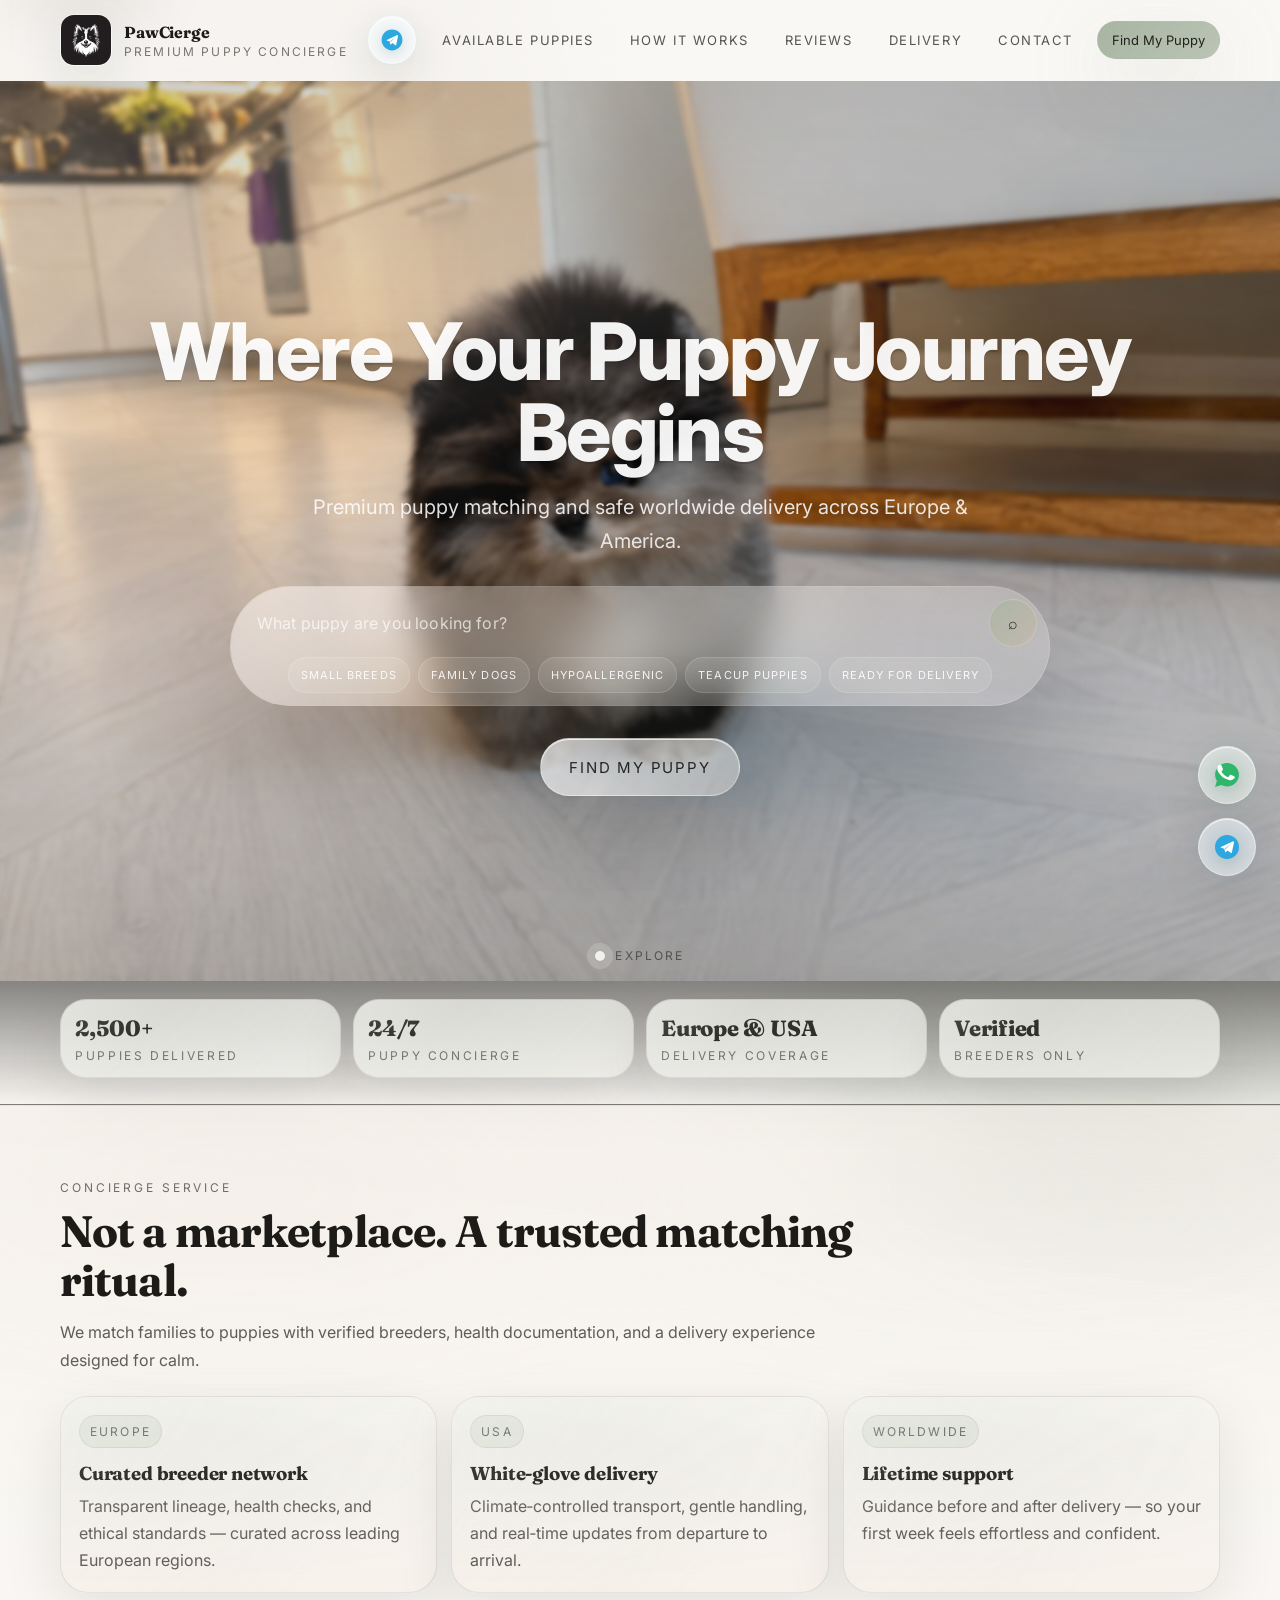
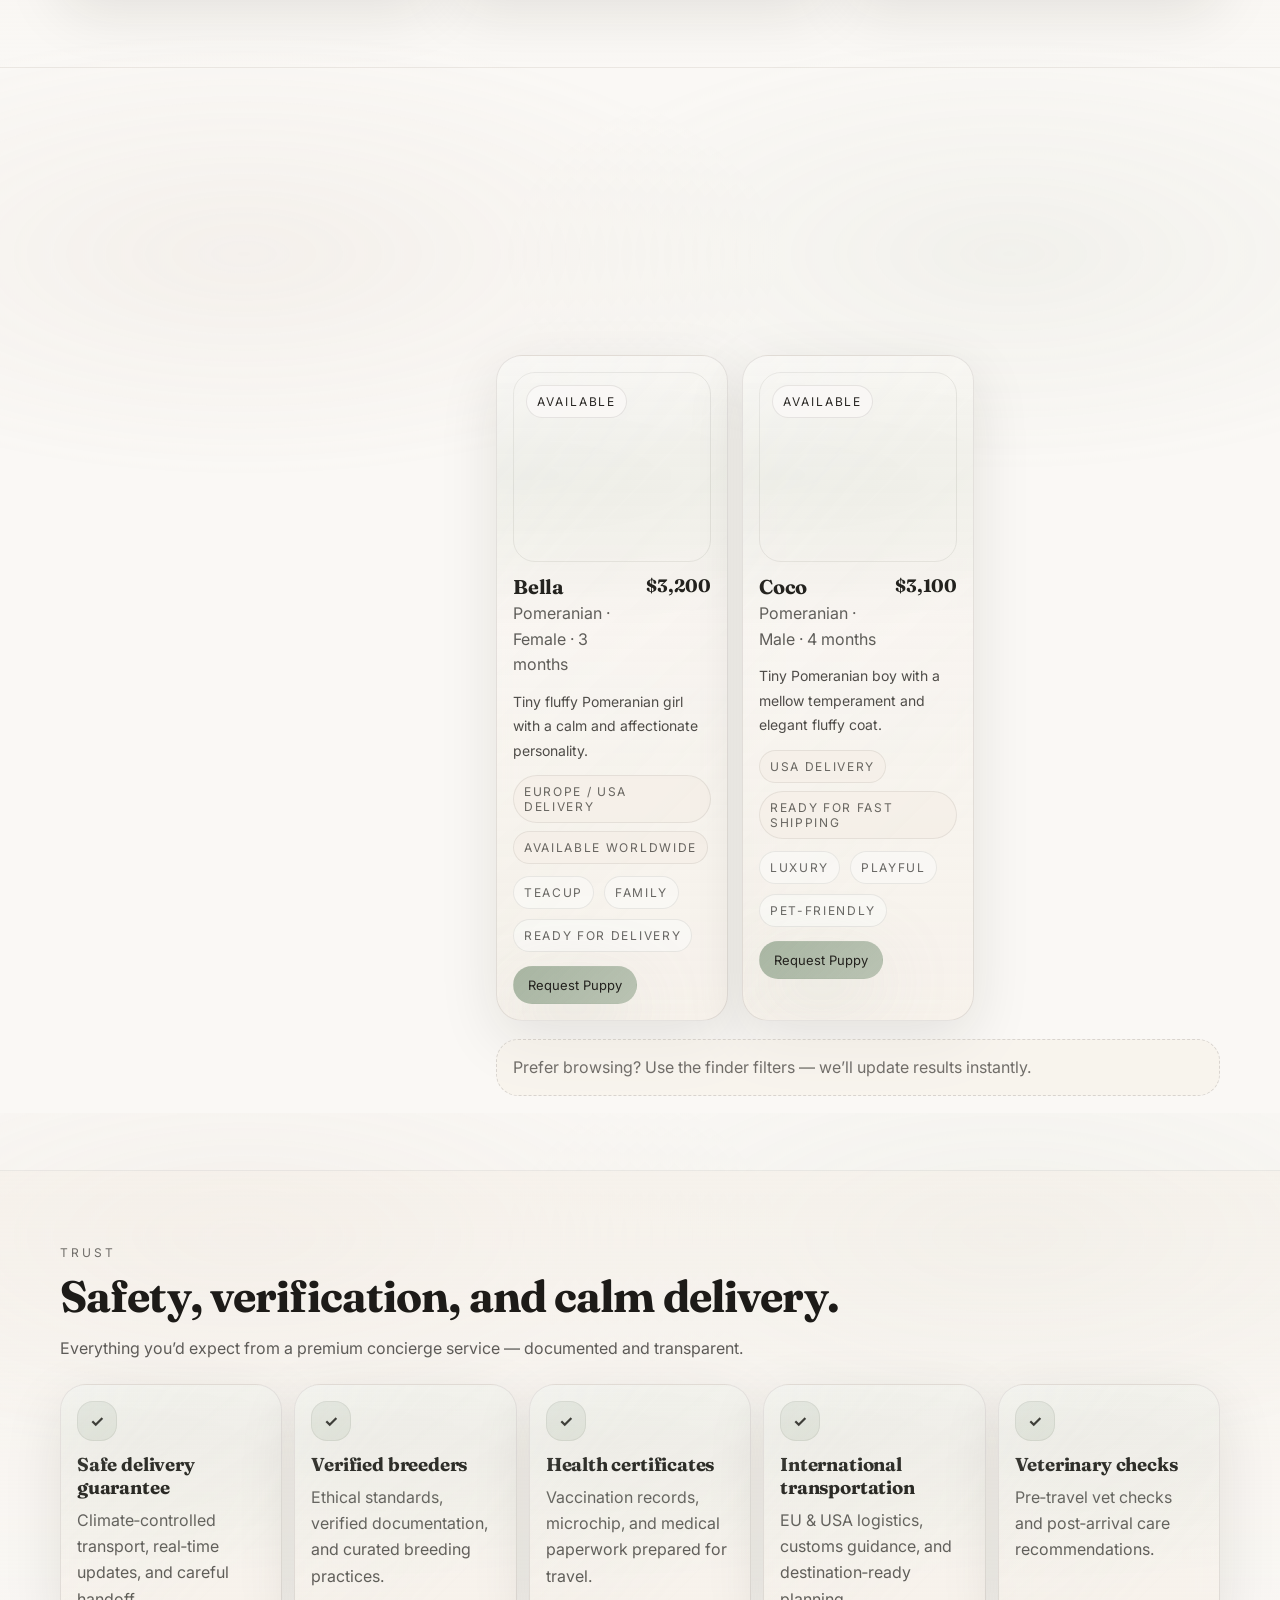
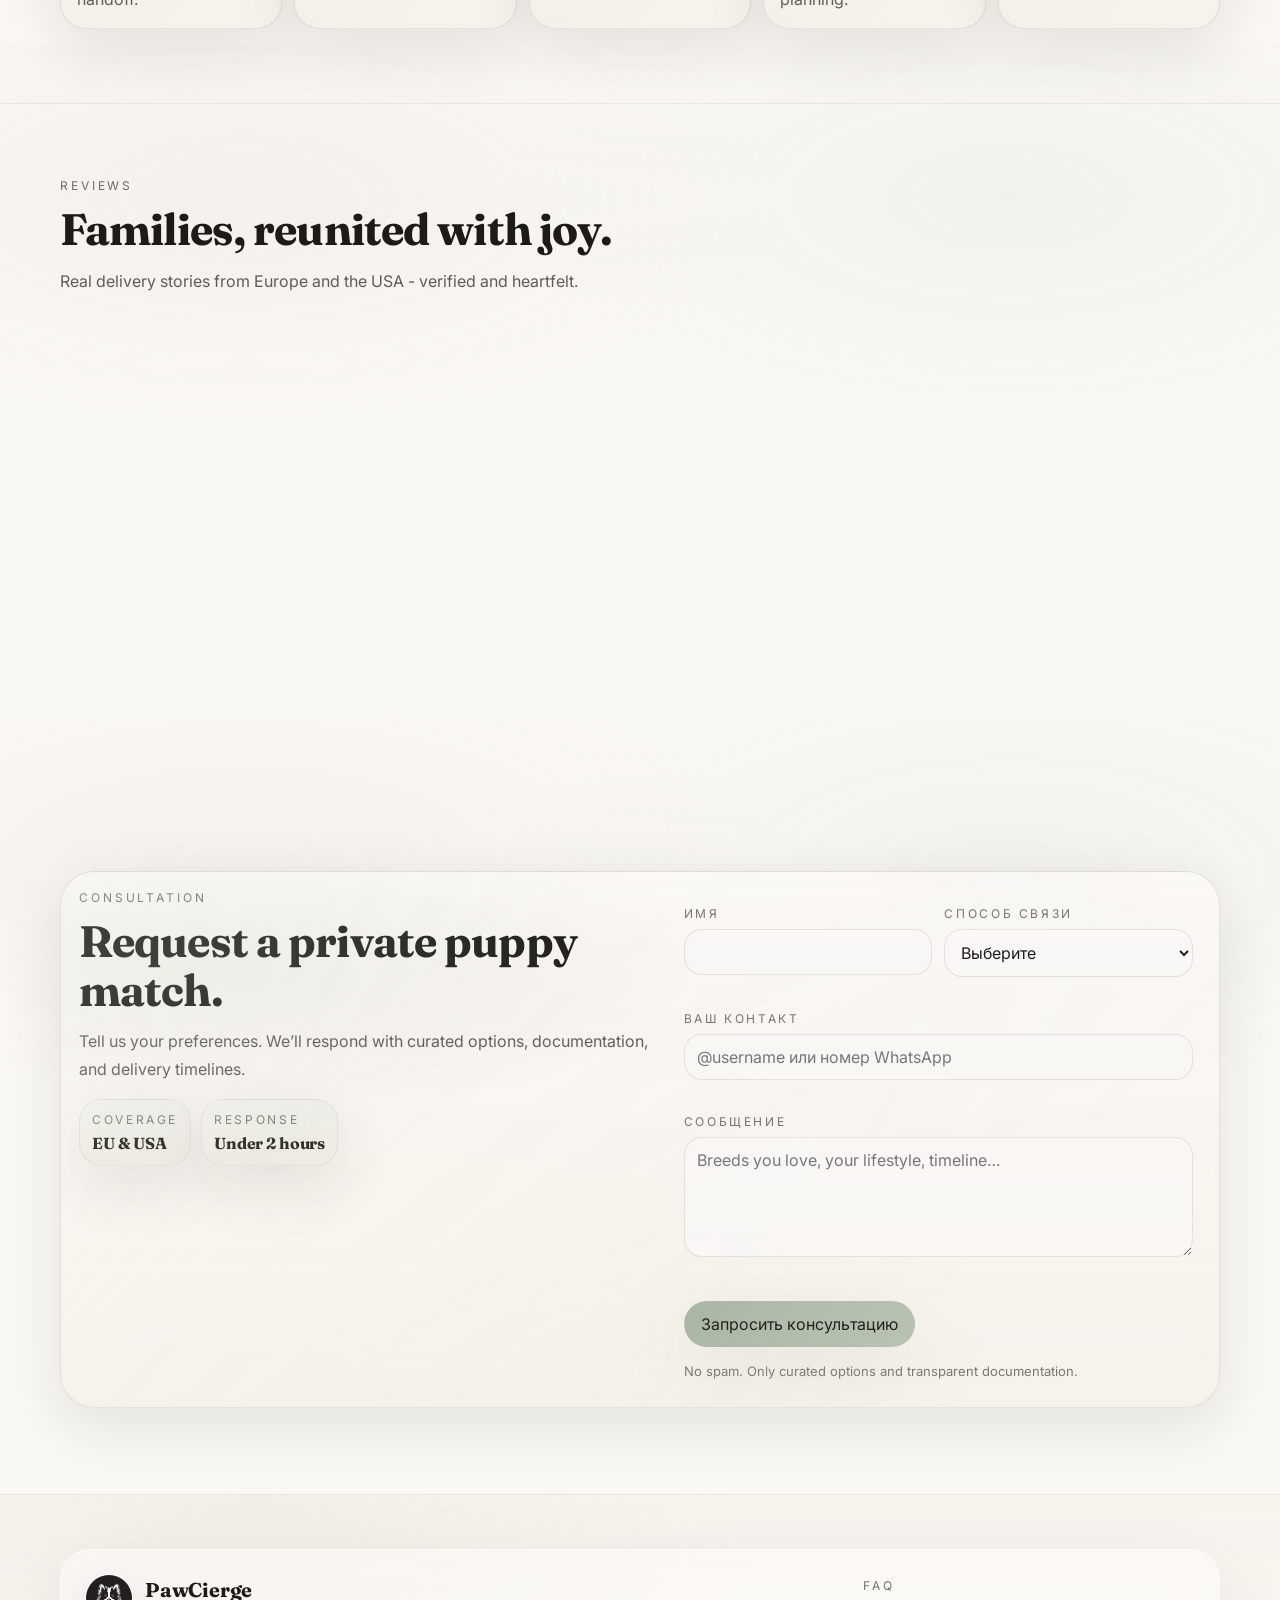
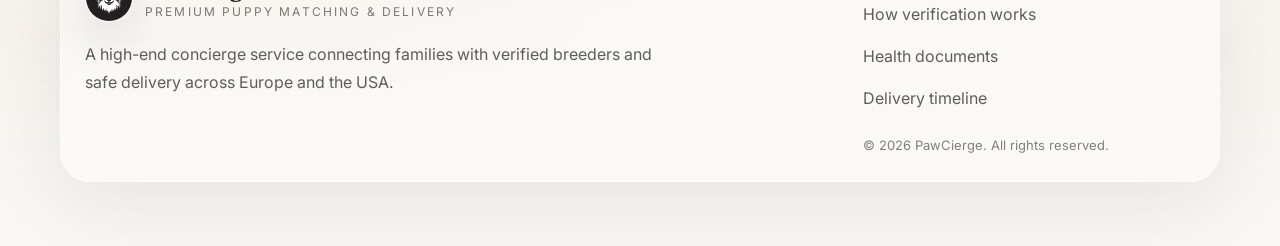
==== commit 453084f2: "Updated puppy website" ====
--- a/index.html
+++ b/index.html
@@ -411,42 +411,37 @@
             <form class="form" id="reserve-form" novalidate>
               <div class="form__row">
                 <label class="field">
-                  <span class="field__label">Name</span>
+                  <span class="field__label">Имя</span>
                   <input class="field__input" name="name" type="text" autocomplete="name" required minlength="2" />
                   <span class="field__error" aria-live="polite"></span>
                 </label>
                 <label class="field">
-                  <span class="field__label">Email</span>
-                  <input class="field__input" name="email" type="email" autocomplete="email" required />
-                  <span class="field__error" aria-live="polite"></span>
-                </label>
-              </div>
-
-              <div class="form__row">
-                <label class="field">
-                  <span class="field__label">Region</span>
-                  <select class="field__input" name="region" required>
-                    <option value="" selected disabled>Select</option>
-                    <option value="eu">Europe</option>
-                    <option value="us">USA</option>
-                    <option value="both">EU &amp; USA</option>
+                  <span class="field__label">Способ связи</span>
+                  <select class="field__input" name="contactMethod" required>
+                    <option value="" selected disabled>Выберите</option>
+                    <option value="Telegram">Telegram</option>
+                    <option value="WhatsApp">WhatsApp</option>
                   </select>
                   <span class="field__error" aria-live="polite"></span>
                 </label>
-                <label class="field">
-                  <span class="field__label">Contact</span>
-                  <select class="field__input" name="contact" required>
-                    <option value="" selected disabled>Select</option>
-                    <option value="email">Email</option>
-                    <option value="whatsapp">WhatsApp</option>
-                    <option value="telegram">Telegram</option>
-                  </select>
-                  <span class="field__error" aria-live="polite"></span>
-                </label>
               </div>
 
               <label class="field">
-                <span class="field__label">Message</span>
+                <span class="field__label">Ваш контакт</span>
+                <input
+                  class="field__input"
+                  name="contactValue"
+                  type="text"
+                  autocomplete="off"
+                  placeholder="@username или номер WhatsApp"
+                  required
+                  minlength="3"
+                />
+                <span class="field__error" aria-live="polite"></span>
+              </label>
+
+              <label class="field">
+                <span class="field__label">Сообщение</span>
                 <textarea
                   class="field__input field__input--area"
                   name="message"
@@ -460,7 +455,7 @@
 
               <div class="form__actions">
                 <button class="btn btn--primary" type="submit">
-                  <span>Request consultation</span>
+                  <span>Запросить консультацию</span>
                   <span class="btn__spark" aria-hidden="true"></span>
                 </button>
                 <p class="form__note">No spam. Only curated options and transparent documentation.</p>
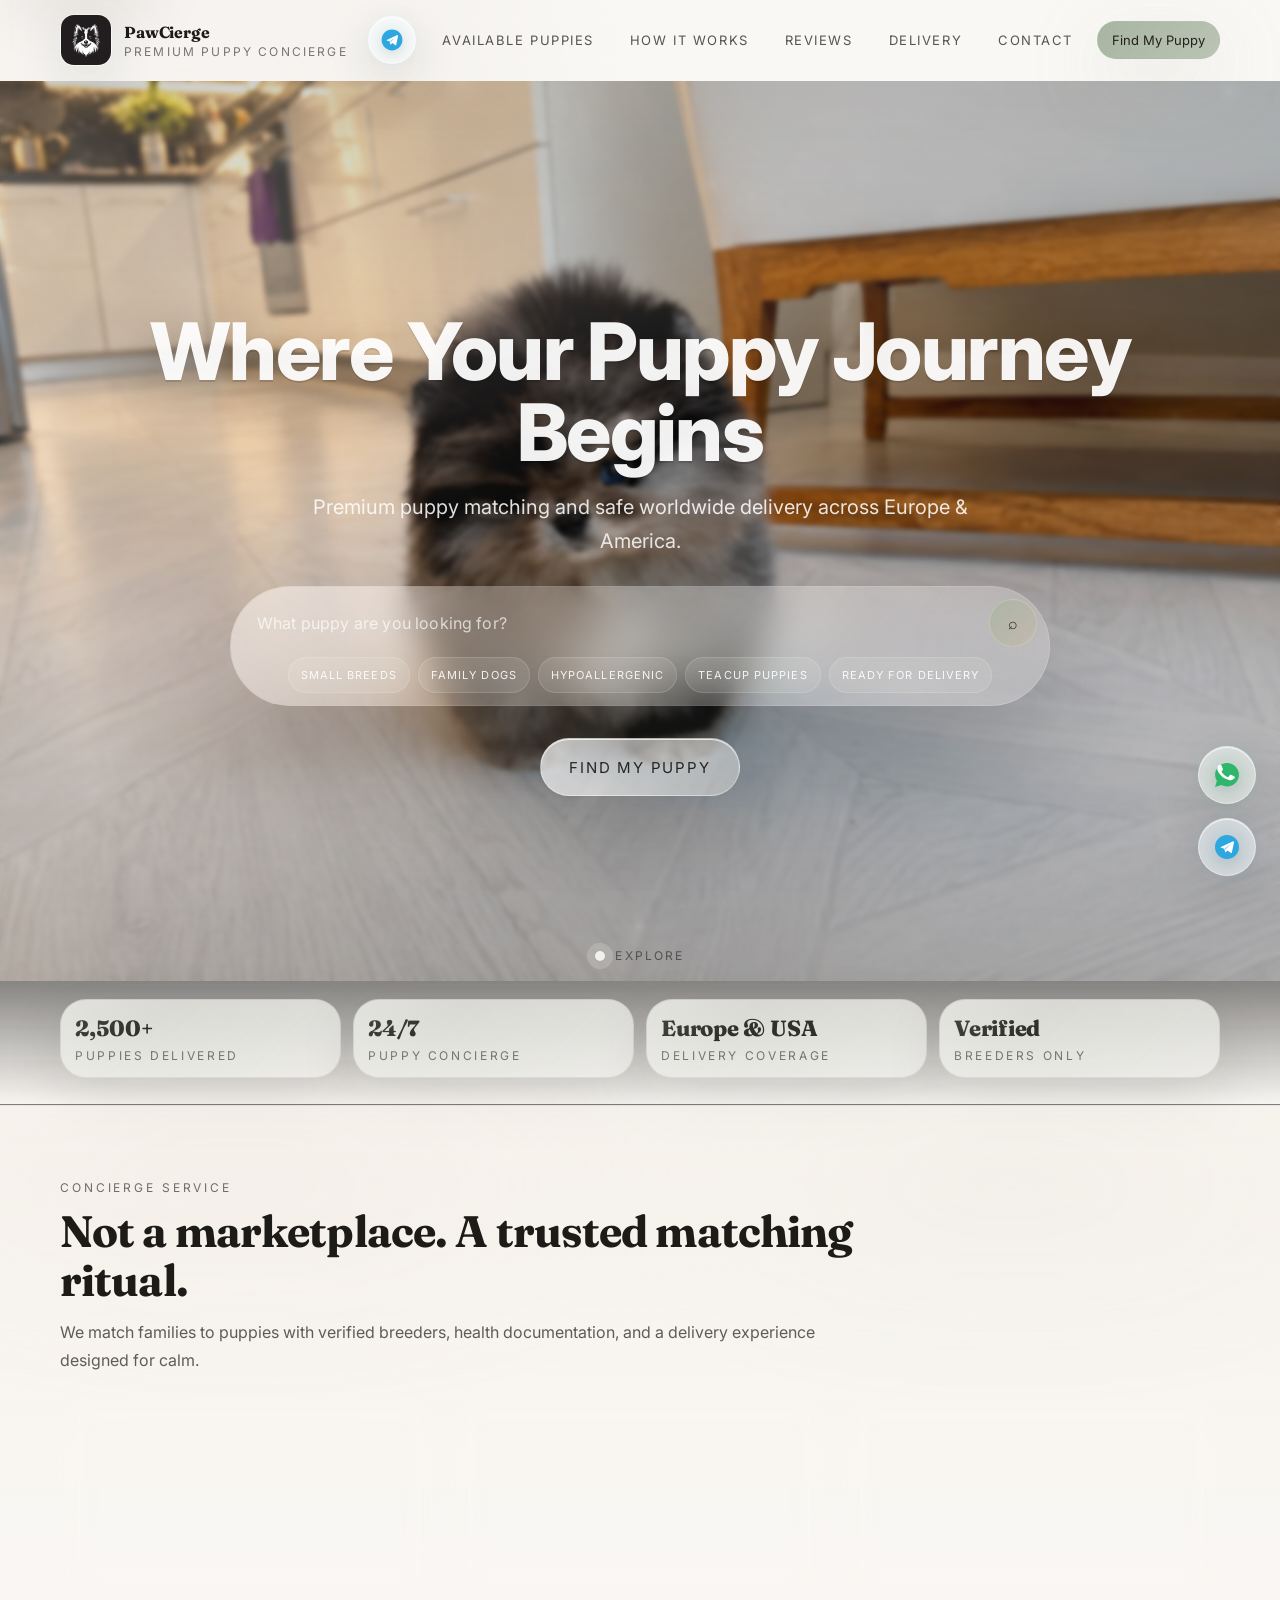
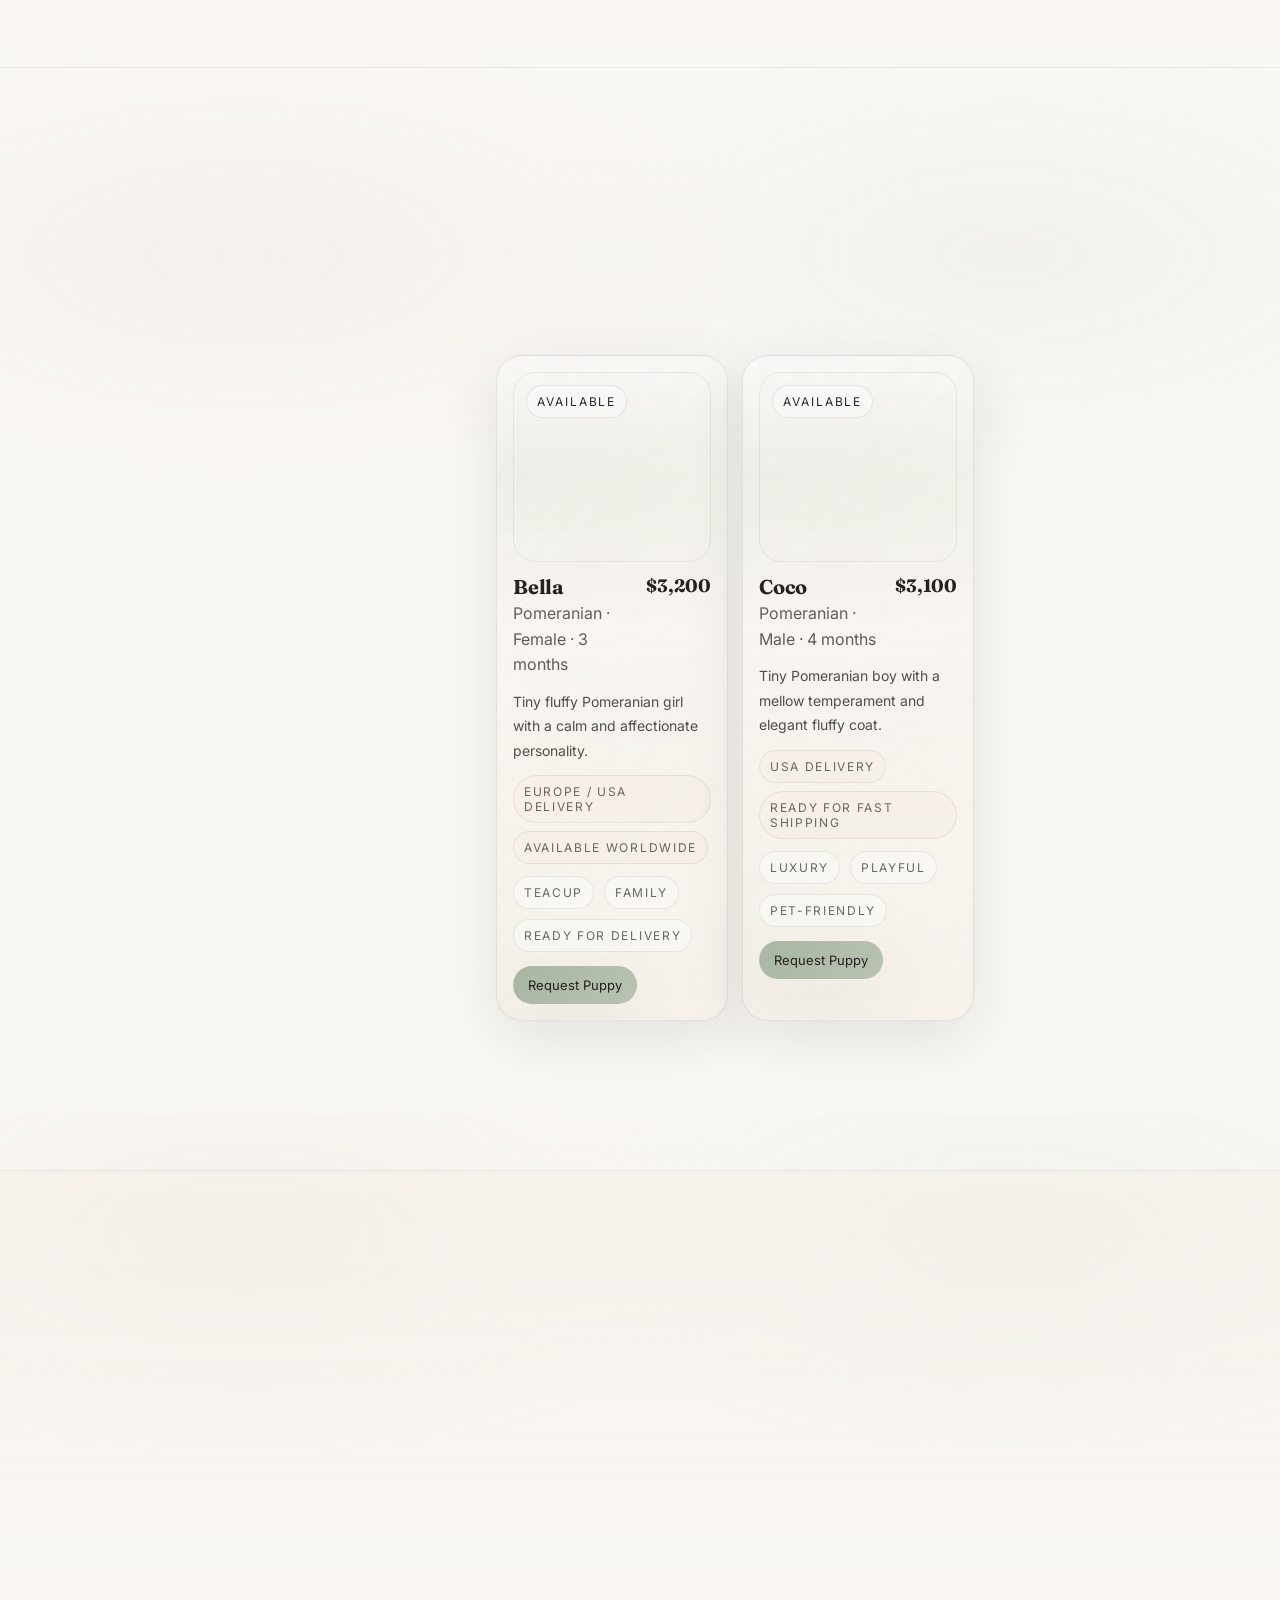
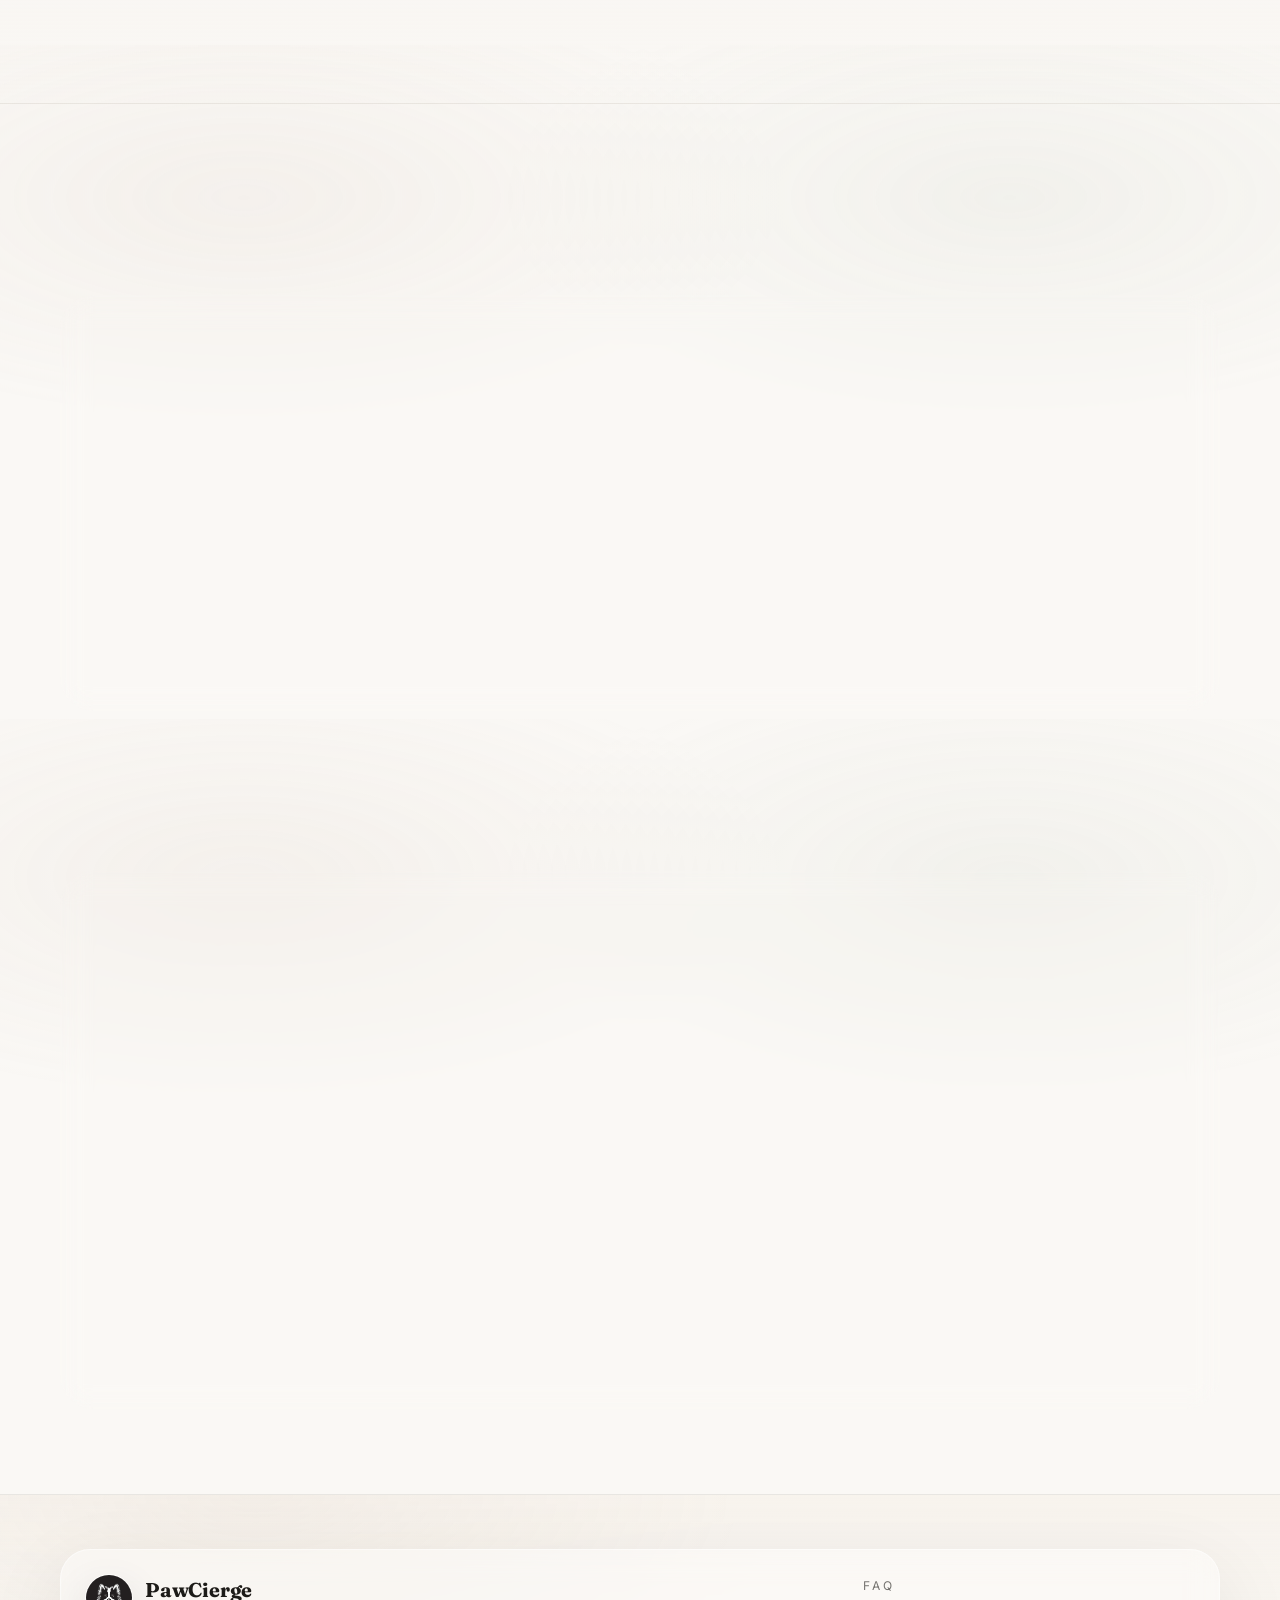
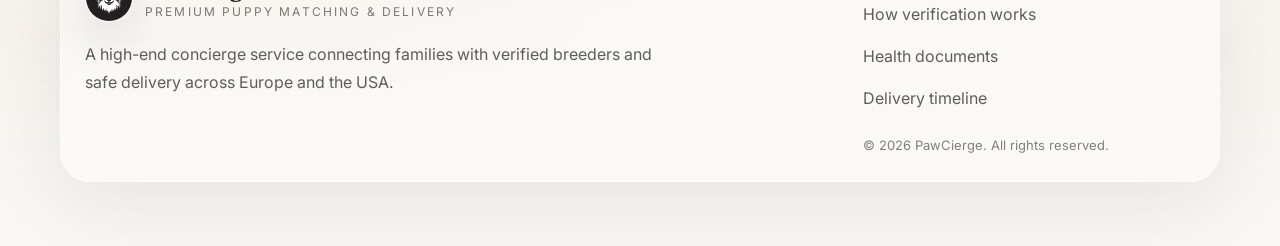
==== commit ab0df4cf: "Updated puppy website" ====
--- a/index.html
+++ b/index.html
@@ -55,7 +55,7 @@
         <nav class="nav" aria-label="Primary">
           <!-- Mobile header: menu toggle and quick contact -->
           <div class="nav__actions">
-            <a class="nav__icon" href="https://t.me/pomeranian_mini_mishki" target="_blank" rel="noopener noreferrer" aria-label="Open Telegram chat" data-toast="Opening Telegram chat...">
+            <a class="nav__icon" href="https://t.me/Pomeranianpuppies_mini_mishki" target="_blank" rel="noopener noreferrer" aria-label="Open Telegram chat" data-toast="Opening Telegram chat...">
               <img src="./images/icons/telegram.svg" alt="" aria-hidden="true" />
             </a>
             <button class="nav__toggle" type="button" aria-expanded="false" aria-controls="nav-panel">
@@ -506,7 +506,7 @@
       </a>
       <a
         class="floater floater--tg"
-        href="https://t.me/pomeranian_mini_mishki"
+        href="https://t.me/Pomeranianpuppies_mini_mishki"
         target="_blank"
         rel="noopener noreferrer"
         aria-label="Open Telegram chat"
--- a/styles.css
+++ b/styles.css
@@ -27,9 +27,14 @@
 }
 
 *{box-sizing:border-box}
-html{scroll-behavior:smooth}
+html{
+  max-width:100%;
+  overflow-x:hidden;
+  scroll-behavior:smooth;
+}
 body{
   margin:0;
+  max-width:100%;
   color:var(--ink);
   font-family:var(--sans);
   background: var(--warm-white);
@@ -38,6 +43,7 @@
 
 a{color:inherit; text-decoration:none}
 button,input,select,textarea{font:inherit;color:inherit}
+img,svg,video,canvas{max-width:100%}
 
 .container{width:var(--container); margin-inline:auto}
 .sr-only{
@@ -65,7 +71,7 @@
 .skip-link:focus{transform: translateY(0)}
 
 /* Background scene */
-.bg{position:fixed; inset:0; pointer-events:none; z-index:-1}
+.bg{position:fixed; inset:0; overflow:hidden; pointer-events:none; z-index:-1}
 .bg__glow{
   position:absolute;
   width: 760px; height: 760px;
@@ -1427,13 +1433,83 @@
 }
 
 @media (max-width: 780px){
+  html,
+  body{
+    width:100%;
+    max-width:100%;
+    overflow-x:hidden;
+  }
+  .container{
+    width:100%;
+    max-width:100%;
+    padding-inline:16px;
+  }
+  .section,
+  .section--cta{
+    padding: 48px 16px;
+  }
+  .section > .container{
+    padding-inline:0;
+  }
+  .section__head,
+  .finder,
+  .finder__results,
+  .resultsGrid,
+  .storyGrid,
+  .trustGrid,
+  .rSlider,
+  .cta,
+  .footer__grid{
+    width:100%;
+    max-width:100%;
+    min-width:0;
+  }
+  .section__title{
+    font-size: clamp(28px, 8.2vw, 34px);
+    line-height:1.1;
+  }
+  [data-parallax]::before{
+    inset:0;
+  }
+  .bg__glow{
+    width:420px;
+    height:420px;
+  }
+  .bg__glow--a{left:-170px; top:-180px}
+  .bg__glow--b{right:-180px; bottom:-200px}
+  .header__inner{
+    position:relative;
+    gap: 12px;
+  }
+  .brand{
+    min-width:0;
+    gap:10px;
+  }
+  .brand__logo{
+    width:48px;
+    height:48px;
+    flex:0 0 48px;
+  }
+  .brand__text{min-width:0}
+  .brand__name{line-height:1.05}
+  .brand__tag{
+    max-width: 180px;
+    font-size:10px;
+    letter-spacing:.12em;
+    white-space:nowrap;
+    overflow:hidden;
+    text-overflow:ellipsis;
+  }
+  .nav{position:static; flex:0 0 auto}
   .nav__toggle{display:block}
   .nav__actions{gap: 10px}
   .nav__panel{
     position:absolute;
-    top: 64px;
-    left: 0;
-    right: 0;
+    top: calc(100% + 10px);
+    left: 16px;
+    right: 16px;
+    width:auto;
+    max-width:none;
     display:grid;
     gap: 10px;
     padding: 14px;
@@ -1448,17 +1524,46 @@
   }
   .nav[data-open="true"] .nav__panel{opacity:1; transform: translateY(0); pointer-events:auto}
   .nav__link{padding: 14px 14px; font-size: 12px}
+  .nav__panel .btn{
+    width:100%;
+    justify-content:center;
+    white-space:nowrap;
+  }
   .heroCine{height: auto; min-height: 100svh}
   .heroCine__content{padding: 92px 0 58px}
   .heroCine__stack{
+    width:100%;
+    max-width:100%;
     min-height: calc(100svh - 150px);
     gap: 18px;
   }
+  .heroCine__headline{max-width:100%}
+  .heroCine__title{
+    font-size: clamp(36px, 10vw, 42px);
+    line-height:1.07;
+    letter-spacing:-.01em;
+  }
   .heroCine__sub{margin-top: 14px}
-  .heroSearch{width: min(100%, 620px)}
+  .heroSearch{
+    width:100%;
+    max-width:620px;
+    padding:10px;
+  }
+  .heroSearch__input{min-width:0}
+  .heroSearch__filters{
+    max-width:100%;
+    justify-content:center;
+  }
+  .qf{
+    max-width:100%;
+    white-space:normal;
+  }
   .heroCine__primaryCta{
+    width:100%;
+    max-width:320px;
     min-height: 54px;
     padding: 15px 24px;
+    justify-content:center;
   }
   .heroFloat{display:none}
   .heroEyes{display:none}
@@ -1468,24 +1573,75 @@
   .heroCine__bgImg{object-position: 50% 28%;}
 
   /* Mobile finder: stack fields into one column */
+  .finder{grid-template-columns: 1fr}
   .finder__grid{grid-template-columns: 1fr}
+  .finder__panel,
+  .puppy,
+  .trustCard,
+  .storyCard,
+  .rSlide,
+  .cta{
+    width:100%;
+    max-width:100%;
+  }
+  .resultsHead{
+    align-items:flex-start;
+    flex-wrap:wrap;
+  }
+  .resultsHead__meta{
+    max-width:100%;
+  }
+  .puppy__titleRow{
+    flex-wrap:wrap;
+  }
+  .puppy__media img,
+  .rSlide__media img{
+    max-width:100%;
+  }
+  .form,
+  .form__row,
+  .field,
+  .field__input,
+  .form__actions,
+  .form__actions .btn{
+    width:100%;
+    max-width:100%;
+  }
+  .form__actions{
+    align-items:stretch;
+  }
+  .form__note{width:100%}
+  .rSlider{
+    padding: 12px;
+    border-radius: 26px;
+    overflow:hidden;
+  }
+  .rSlider__top{
+    align-items:flex-start;
+    flex-wrap:wrap;
+  }
+  .rSlider__track{
+    width:100%;
+    max-width:100%;
+  }
 
   /* Bottom bar spacing so it does not cover content */
   .mobileBar{display:none}
-  body{padding-bottom: 92px}
+  body{padding-bottom: 88px}
   .floaters{
     display:flex;
     right: 16px;
-    bottom: 16px;
-    gap: 11px;
+    bottom: 18px;
+    gap: 10px;
+    z-index:999;
   }
   .floater{
-    width: 52px;
-    height: 52px;
+    width: 48px;
+    height: 48px;
   }
   .floater img{
-    width: 27px;
-    height: 27px;
+    width: 25px;
+    height: 25px;
   }
 
   .storyGrid{grid-template-columns: 1fr}
@@ -1547,6 +1703,106 @@
   .footer__grid{grid-template-columns: 1fr; padding: 20px}
 }
 
+@media (max-width: 768px){
+  html,
+  body{
+    max-width:100%;
+    overflow-x:hidden;
+  }
+  .container{
+    width:100%;
+    max-width:100%;
+    padding-inline:16px;
+  }
+}
+
+@media (max-width: 480px){
+  .section,
+  .section--cta{
+    padding:48px 16px;
+  }
+  .container{padding-inline:16px}
+  .header__inner{padding: 10px 0}
+  .brand__logo{
+    width:44px;
+    height:44px;
+    flex-basis:44px;
+    border-radius:12px;
+  }
+  .brand__tag{max-width: 138px}
+  .nav__icon{
+    width:44px;
+    height:44px;
+  }
+  .nav__icon img{
+    width:24px;
+    height:24px;
+  }
+  .nav__toggleIcon{
+    width:42px;
+    height:42px;
+  }
+  .heroCine__content{padding: 78px 0 50px}
+  .heroCine__stack{
+    min-height: auto;
+    gap: 16px;
+  }
+  .heroCine__title{
+    font-size: clamp(36px, 11vw, 40px);
+    line-height:1.08;
+  }
+  .heroCine__sub{
+    font-size:15px;
+    line-height:1.55;
+  }
+  .heroSearch{
+    border-radius:26px;
+    padding:9px;
+  }
+  .heroSearch__form{
+    gap:8px;
+  }
+  .heroSearch__input{
+    padding: 12px 10px;
+    font-size:15px;
+  }
+  .heroSearch__go{
+    width:44px;
+    height:44px;
+    flex:0 0 44px;
+  }
+  .heroCine__primaryCta{
+    max-width:100%;
+  }
+  .heroTrust__grid{
+    grid-template-columns: 1fr;
+  }
+  .trustPill{
+    min-width:0;
+    width:100%;
+  }
+  .section__title{
+    font-size: clamp(28px, 9vw, 32px);
+    line-height:1.1;
+  }
+  .resultsHead__meta{
+    width:100%;
+    justify-content:center;
+  }
+  .rSlider__arrows{
+    width:100%;
+    justify-content:flex-end;
+  }
+  .footer__grid{
+    padding:18px;
+    border-radius:24px;
+  }
+  .floaters{
+    right:16px;
+    bottom:18px;
+  }
+}
+
 @media (max-width: 420px){
   .heroSearch{border-radius: 28px}
   .heroSearch__filters{justify-content:flex-start}
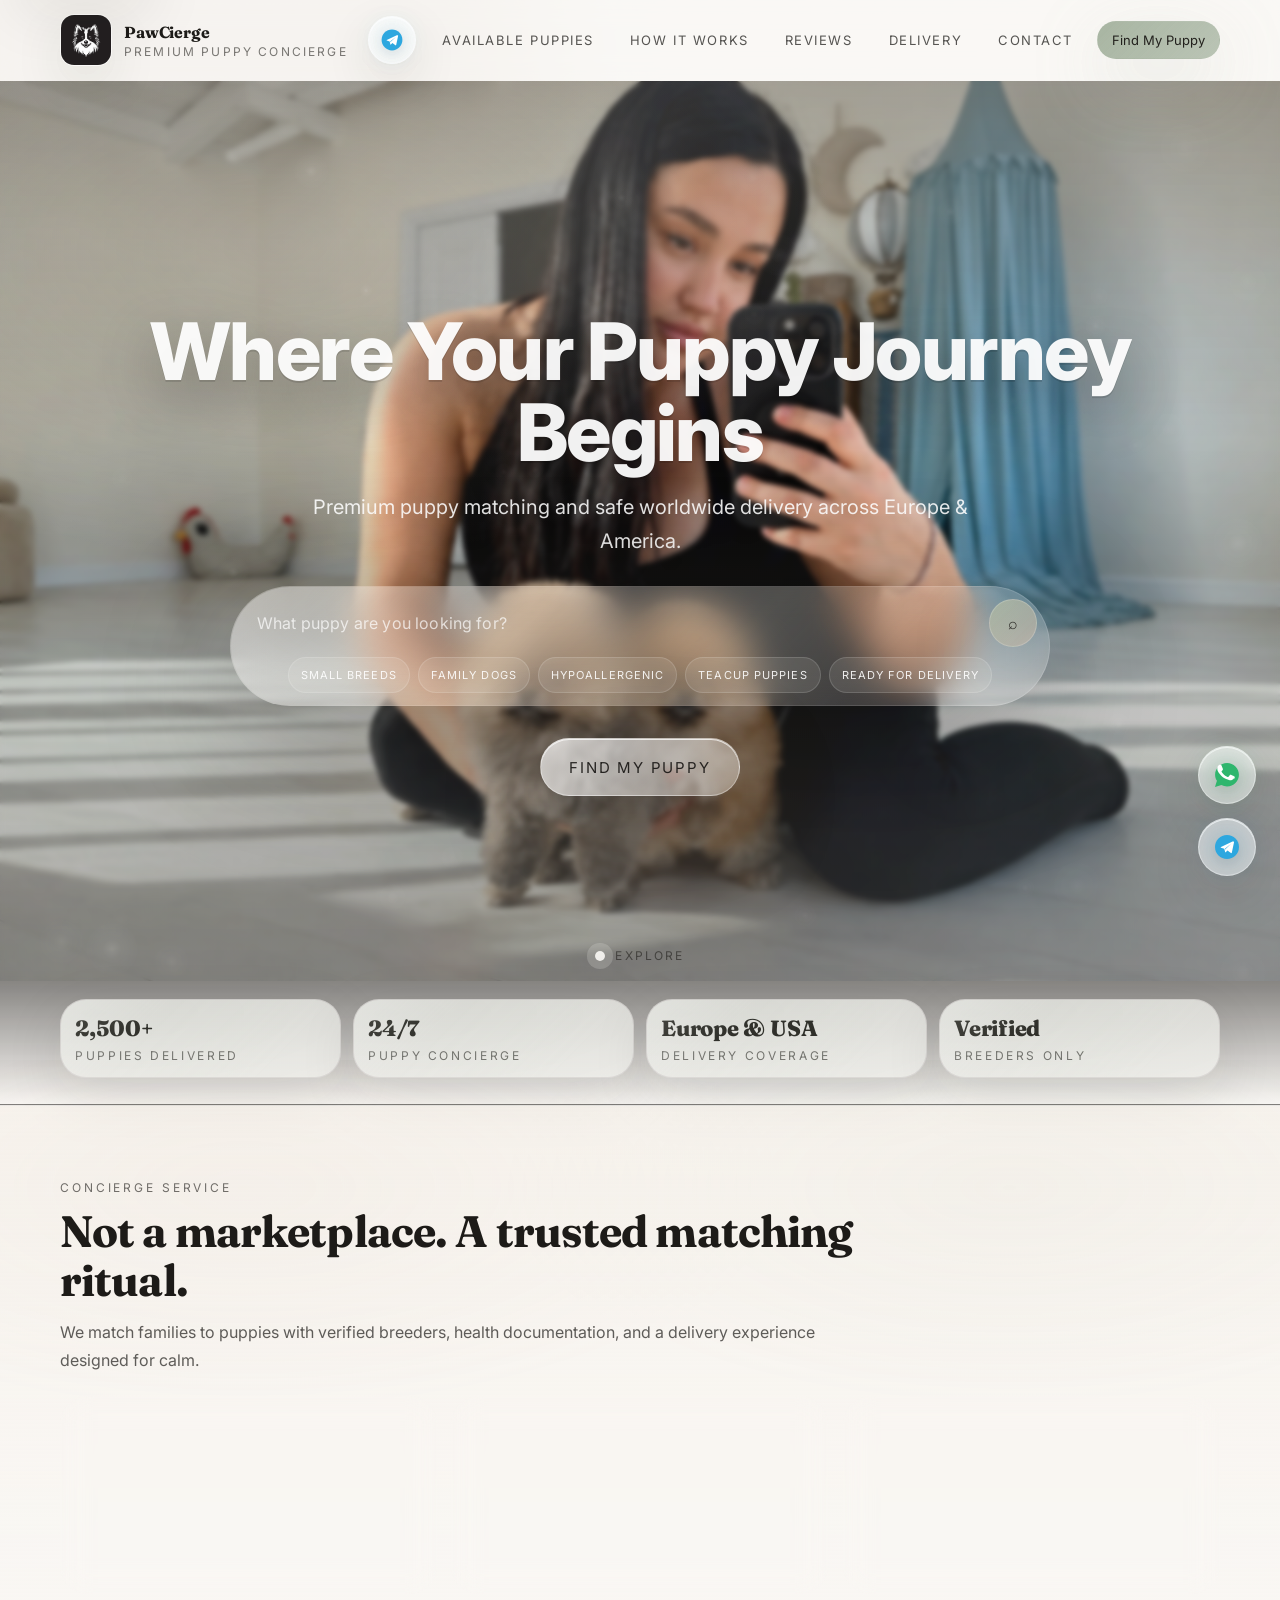
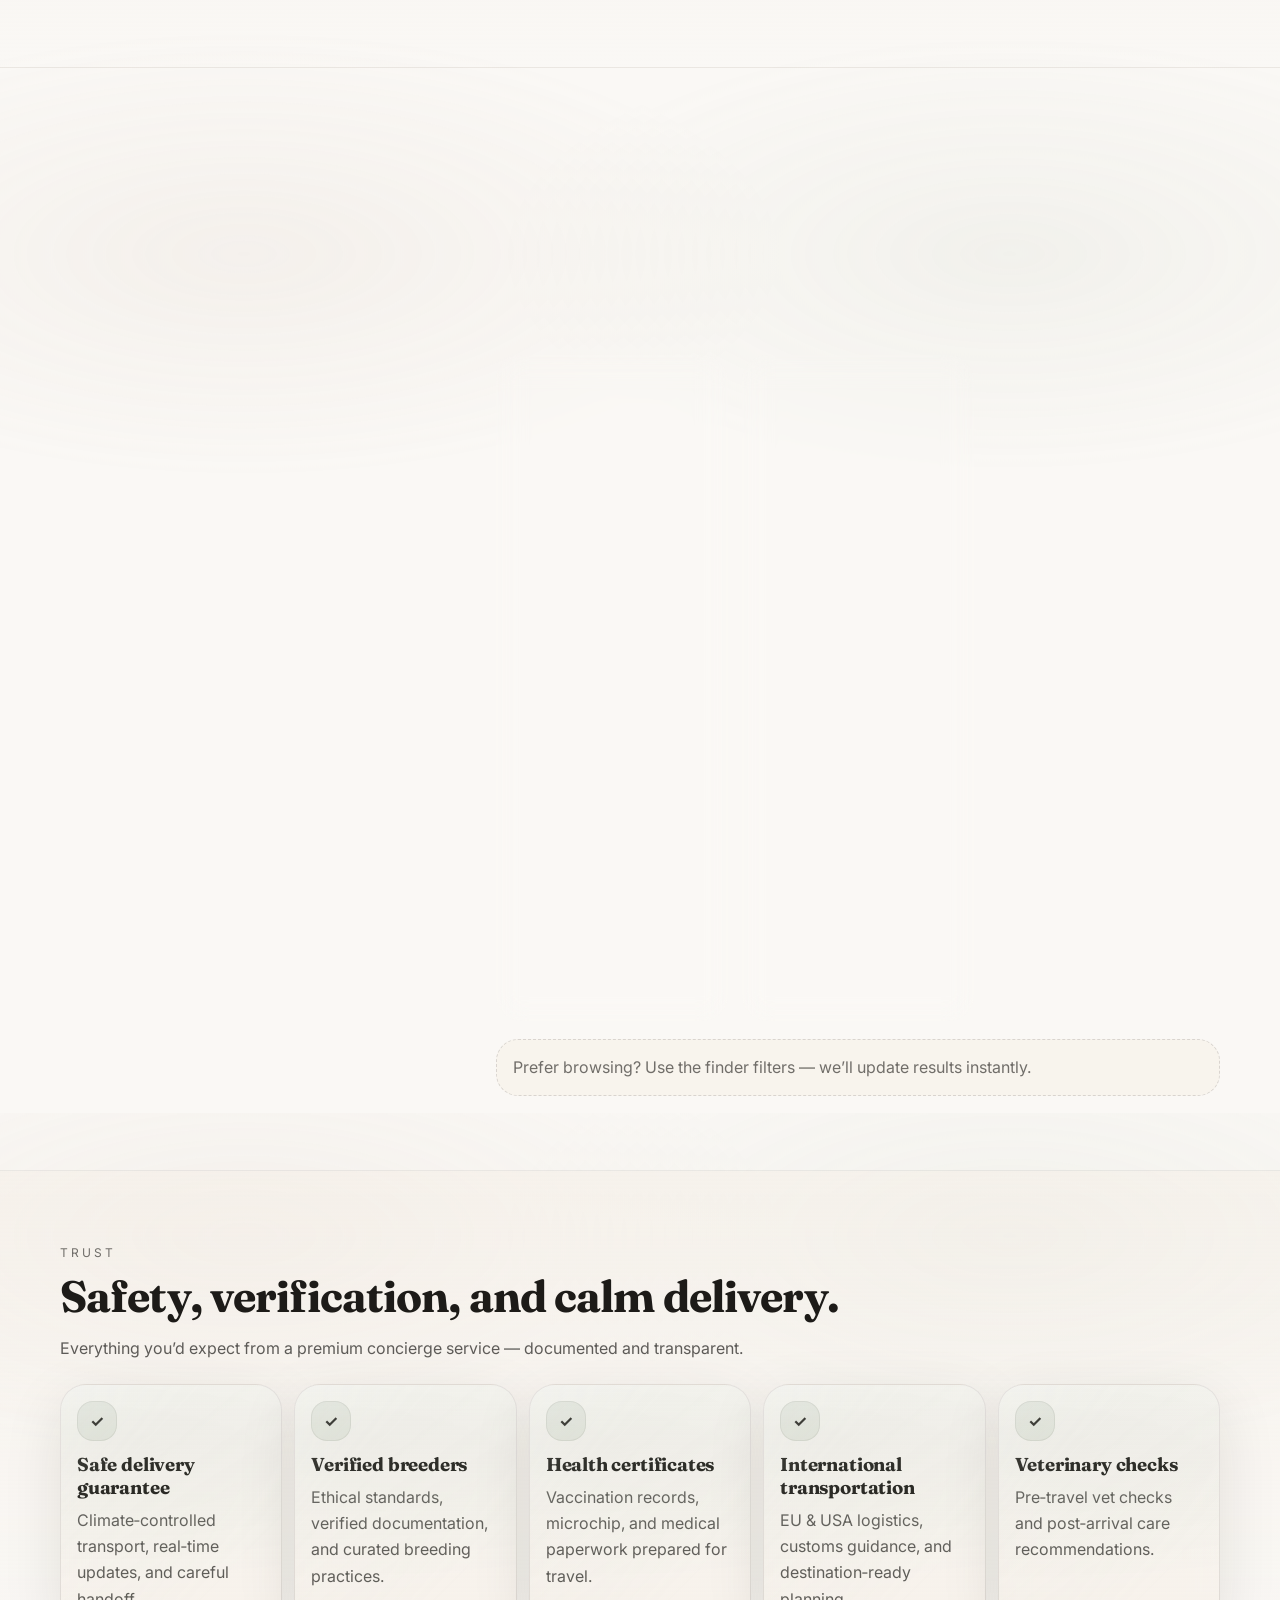
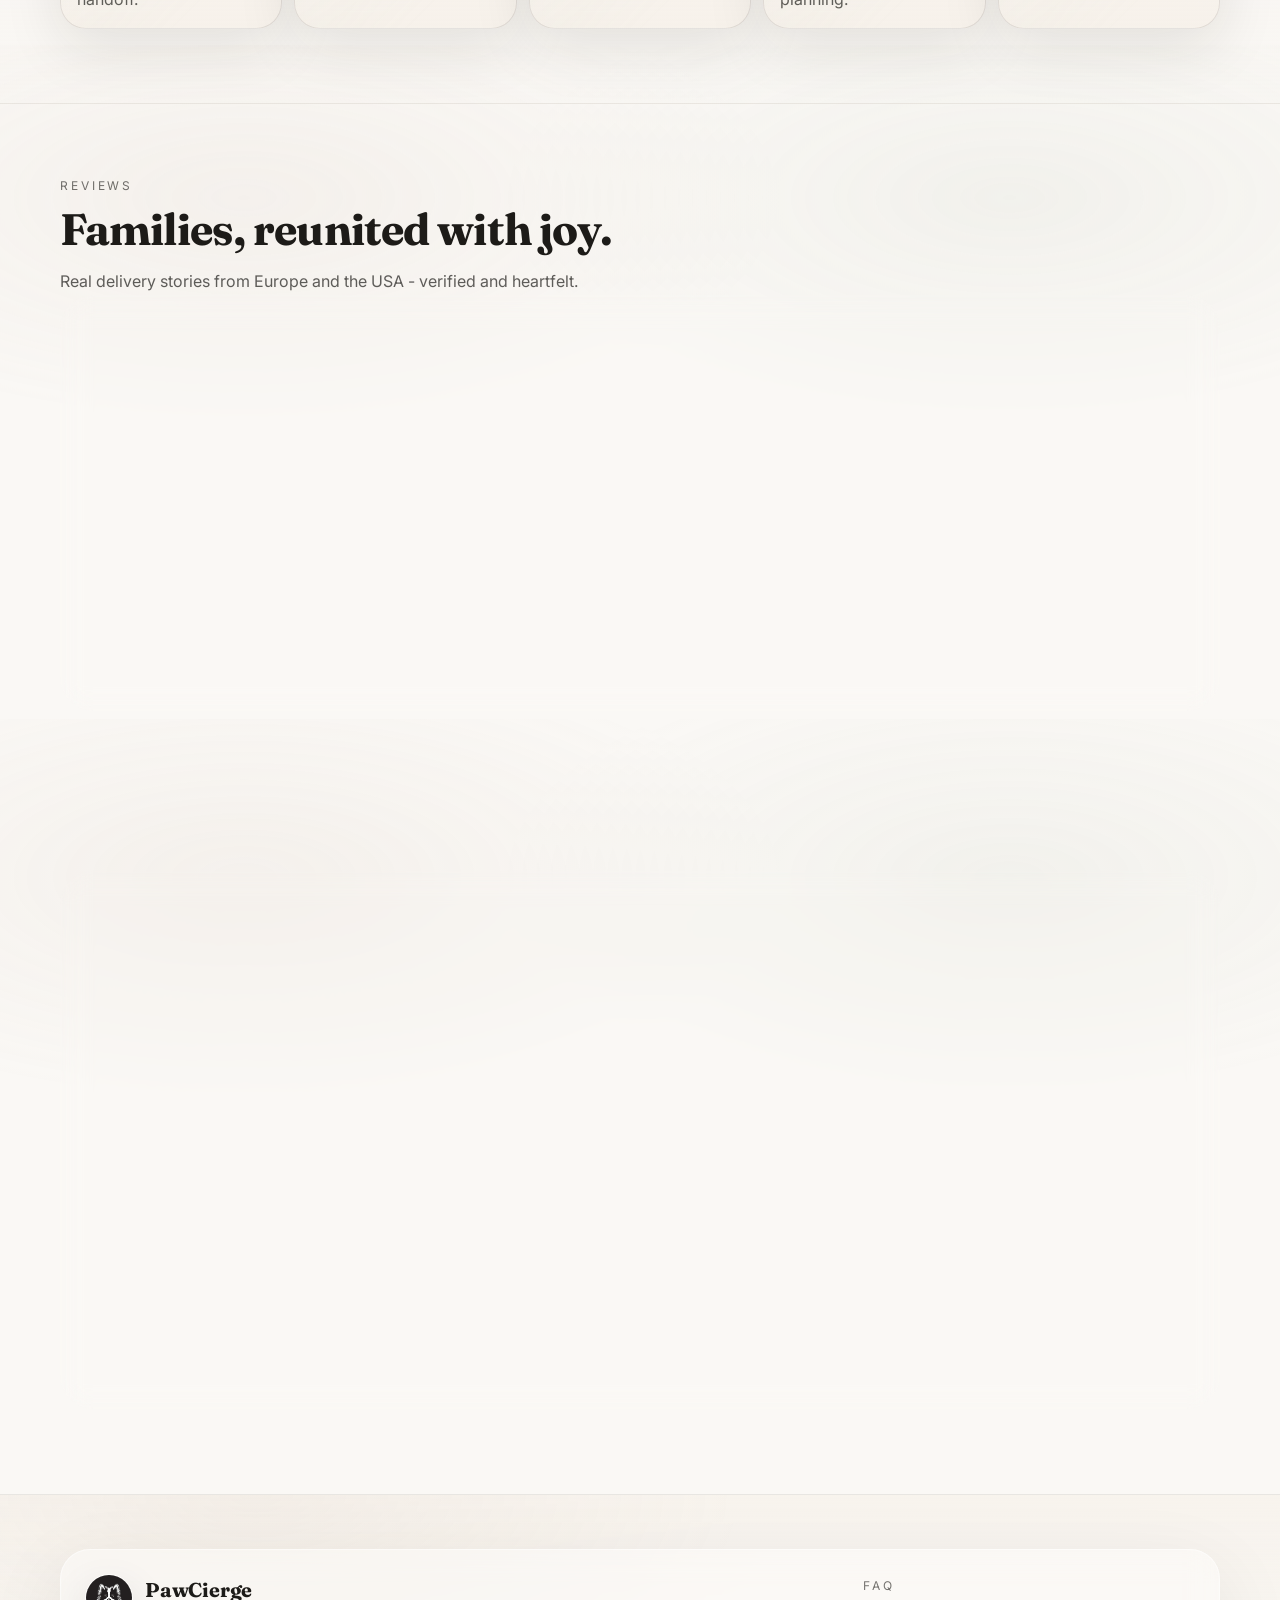
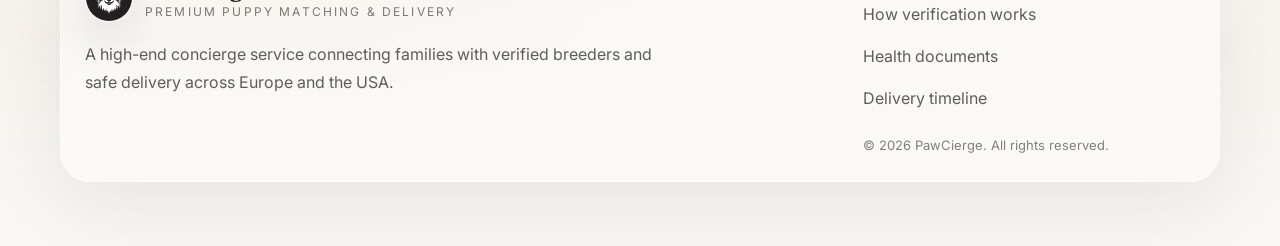
==== commit f54fab47: "Updated puppy website" ====
--- a/index.html
+++ b/index.html
@@ -80,19 +80,14 @@
       <!-- HERO -->
       <section class="heroCine" id="top" aria-label="Premium puppy concierge" data-hero>
         <div class="heroCine__bg" aria-hidden="true">
-          <picture>
-            <source srcset="images/backend.png" media="(min-width: 1024px)">
-            <source srcset="images/backend.png" media="(max-width: 1023px)">
-            <img
-              class="heroCine__bgImg"
-              src="images/backend.png"
-              alt="Premium puppy concierge background"
-              loading="eager"
-              decoding="async"
-              fetchpriority="high"
-              sizes="100vw"
-            />
-          </picture>
+          <div
+            class="heroCine__rotator"
+            data-hero-rotator
+            data-images="/images/hero/hero-1.jpg,/images/hero/hero-2.jpg,/images/hero/hero-3.jpg,/images/hero/hero-4.jpg"
+          >
+            <div class="heroCine__slide is-active" data-hero-slide style="background-image:url('/images/hero/hero-1.jpg')"></div>
+            <div class="heroCine__slide" data-hero-slide></div>
+          </div>
           <div class="heroCine__bgVignette"></div>
           <div class="heroCine__bgWarm"></div>
           <canvas class="heroCine__dust" data-dust aria-hidden="true"></canvas>
--- a/styles.css
+++ b/styles.css
@@ -372,22 +372,30 @@
   z-index:-2;
   transform: translateZ(0);
 }
-.heroCine__bgImg{
-  width:100%; height:100%;
-  object-fit:cover;
-  object-position:center center;
-  display:block;
+.heroCine__rotator,
+.heroCine__slide{
+  position:absolute;
+  inset:0;
+}
+.heroCine__rotator{
+  overflow:hidden;
+  background: #1d1b18;
+}
+.heroCine__slide{
+  background-size:cover;
+  background-position:center center;
+  background-repeat:no-repeat;
+  opacity:0;
   filter: saturate(1.04) contrast(1.05);
   transform: scale(calc(1.08 + (var(--hz, 0) * 0.0002))) translate3d(var(--hx, 0px), var(--hy, 0px), 0);
-  transition: transform .16s linear;
-  will-change: transform;
+  transition: opacity 1.5s ease, transform .16s linear;
+  will-change: opacity, transform;
   animation: heroZoom 18s var(--ease) infinite alternate;
 }
+.heroCine__slide.is-active{opacity:1}
 
 @media (max-width: 767px) {
-  .heroCine__bgImg{
-    object-position:50% 32%;
-  }
+  .heroCine__slide{background-position:50% 32%}
 }
 @keyframes heroZoom{
   0%{transform: scale(1.08) translate3d(var(--hx, 0px), var(--hy, 0px), 0)}
@@ -396,18 +404,18 @@
 .heroCine__bgVignette{
   position:absolute; inset:0;
   background:
-    radial-gradient(900px 520px at 50% 30%, rgba(29,27,24,.05), transparent 62%),
-    radial-gradient(900px 680px at 50% 108%, rgba(29,27,24,.38), transparent 68%),
-    linear-gradient(180deg, rgba(29,27,24,.52), rgba(29,27,24,.10) 40%, rgba(29,27,24,.62));
-  opacity:.50;
+    radial-gradient(900px 520px at 50% 30%, rgba(29,27,24,.10), transparent 62%),
+    radial-gradient(900px 680px at 50% 108%, rgba(29,27,24,.46), transparent 68%),
+    linear-gradient(180deg, rgba(29,27,24,.62), rgba(29,27,24,.18) 40%, rgba(29,27,24,.70));
+  opacity:.62;
   pointer-events:none;
 }
 .heroCine__bgWarm{
   position:absolute; inset:0;
   background: radial-gradient(900px 520px at 22% 18%, rgba(250,248,245,.18), transparent 62%),
     linear-gradient(180deg, var(--hero-warm), rgba(250,248,245,0.02) 40%, rgba(250,248,245,0.12));
-  backdrop-filter: blur(2px);
-  -webkit-backdrop-filter: blur(2px);
+  backdrop-filter: blur(2.5px);
+  -webkit-backdrop-filter: blur(2.5px);
   pointer-events:none;
 }
 .heroCine__dust{
@@ -1456,7 +1464,6 @@
   .finder__results,
   .resultsGrid,
   .storyGrid,
-  .trustGrid,
   .rSlider,
   .cta,
   .footer__grid{
@@ -1570,14 +1577,72 @@
   .heroTrust__grid{grid-template-columns: 1fr 1fr}
 
   /* Mobile hero: keep the puppy face framed */
-  .heroCine__bgImg{object-position: 50% 28%;}
+  .heroCine__slide{background-position: 50% 28%;}
 
   /* Mobile finder: stack fields into one column */
   .finder{grid-template-columns: 1fr}
   .finder__grid{grid-template-columns: 1fr}
+  .trustGrid{
+    width:100%;
+    max-width:100%;
+    margin-top: 24px;
+    margin-inline: -20px;
+    padding-inline: 20px;
+    padding-bottom: 12px;
+    display:flex;
+    grid-template-columns:none;
+    gap: 18px;
+    overflow-x:auto;
+    overflow-y:hidden;
+    scroll-snap-type:x mandatory;
+    scroll-padding-inline:20px;
+    -webkit-overflow-scrolling:touch;
+    overscroll-behavior-x:contain;
+    overscroll-behavior-y:none;
+    touch-action:pan-x;
+  }
+  .trustGrid::-webkit-scrollbar{display:none}
+  .trustCard{
+    flex:0 0 auto;
+    width:min(78vw, 320px);
+    min-width:78vw;
+    max-width:320px;
+    height:auto;
+    min-height:360px;
+    padding:28px 24px;
+    border-radius:32px;
+    scroll-snap-align:center;
+    background: rgba(255,255,255,.56);
+    border:1px solid rgba(255,255,255,.48);
+    box-shadow: 0 24px 80px rgba(29,27,24,.12), inset 0 1px 0 rgba(255,255,255,.76);
+    backdrop-filter: blur(16px);
+    -webkit-backdrop-filter: blur(16px);
+  }
+  .trustCard__icon{
+    width:52px;
+    height:52px;
+    border-radius:18px;
+    background: rgba(168,181,162,.26);
+    box-shadow: 0 18px 52px rgba(168,181,162,.18);
+  }
+  .trustCard__title{
+    margin-top: 24px;
+    font-size: clamp(26px, 7.4vw, 30px);
+    line-height:1.12;
+    word-break:normal;
+    overflow-wrap:normal;
+    hyphens:none;
+  }
+  .trustCard__text{
+    margin-top: 16px;
+    font-size: clamp(18px, 5vw, 21px);
+    line-height:1.32;
+    word-break:normal;
+    overflow-wrap:normal;
+    hyphens:none;
+  }
   .finder__panel,
   .puppy,
-  .trustCard,
   .storyCard,
   .rSlide,
   .cta{
@@ -1781,6 +1846,15 @@
     min-width:0;
     width:100%;
   }
+  .trustGrid{
+    margin-inline:-16px;
+    padding-inline:16px;
+    scroll-padding-inline:16px;
+  }
+  .trustCard{
+    width:min(82vw, 320px);
+    min-width:82vw;
+  }
   .section__title{
     font-size: clamp(28px, 9vw, 32px);
     line-height:1.1;
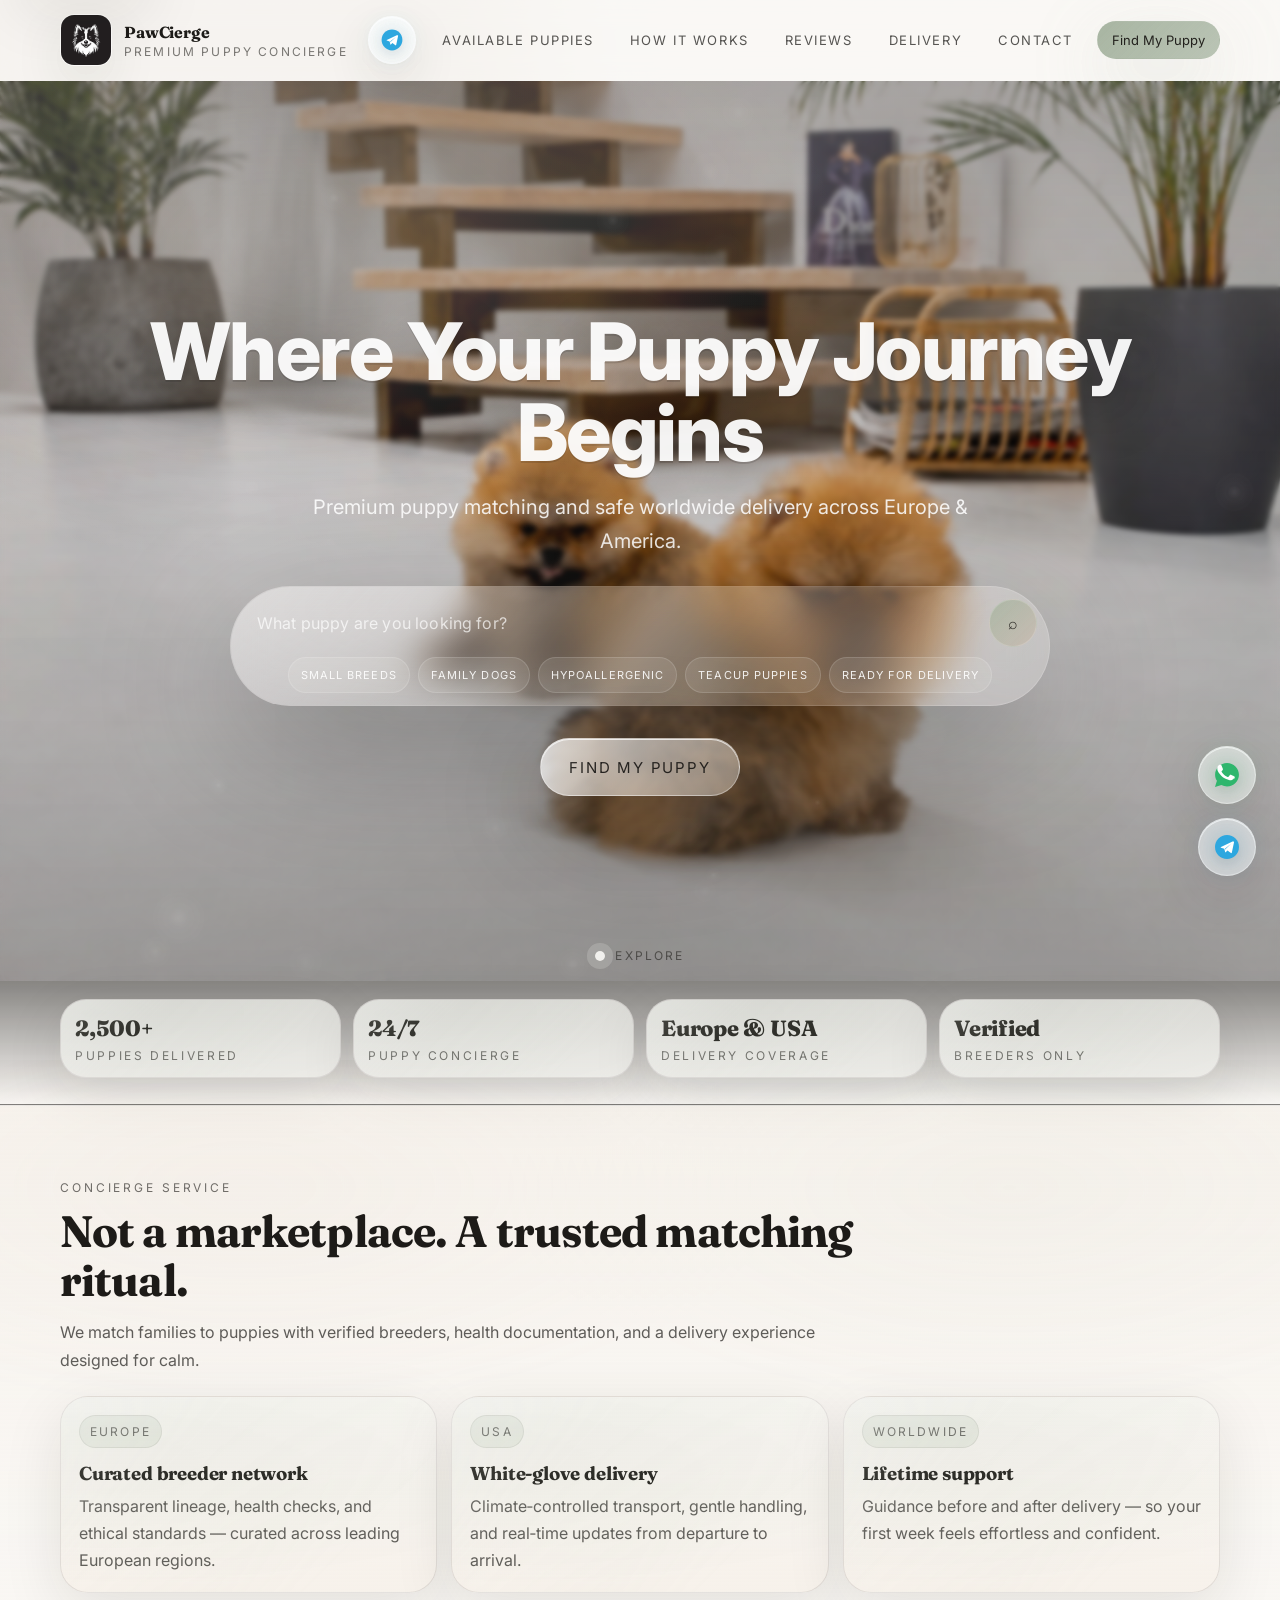
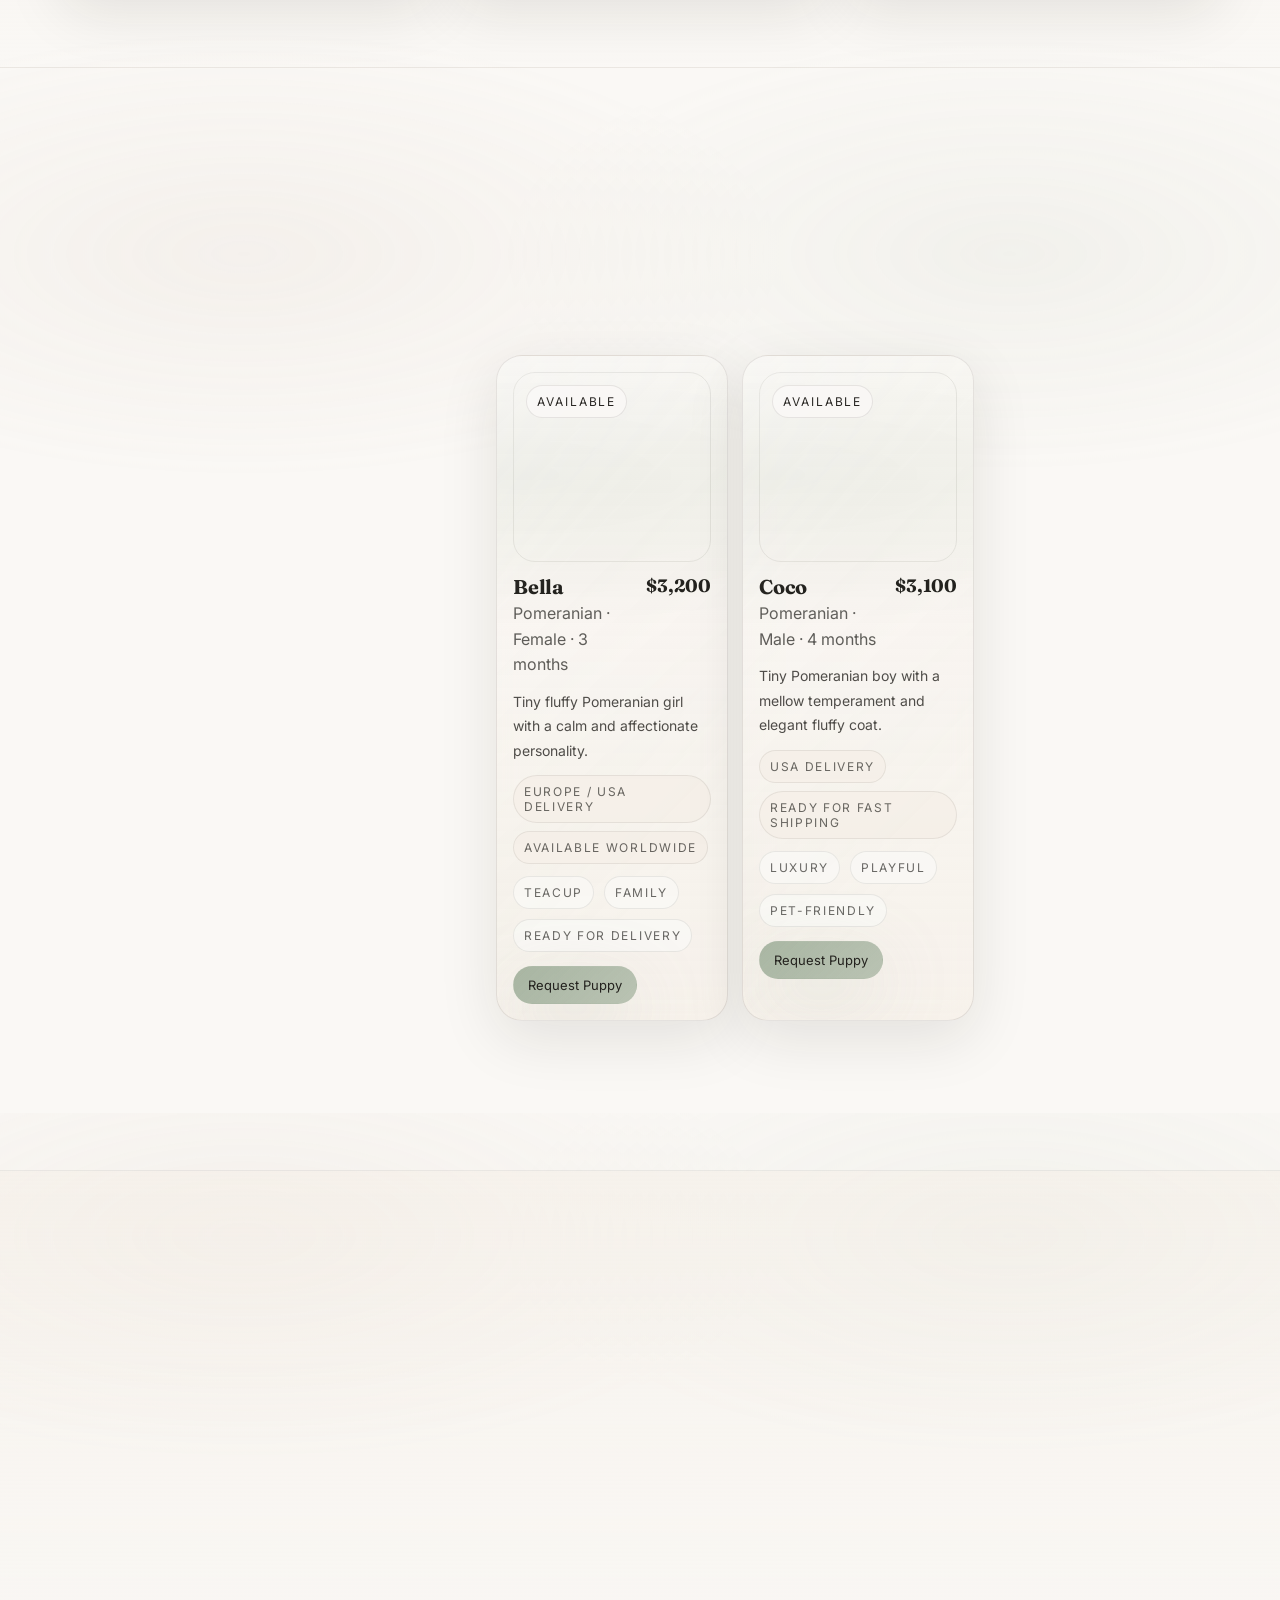
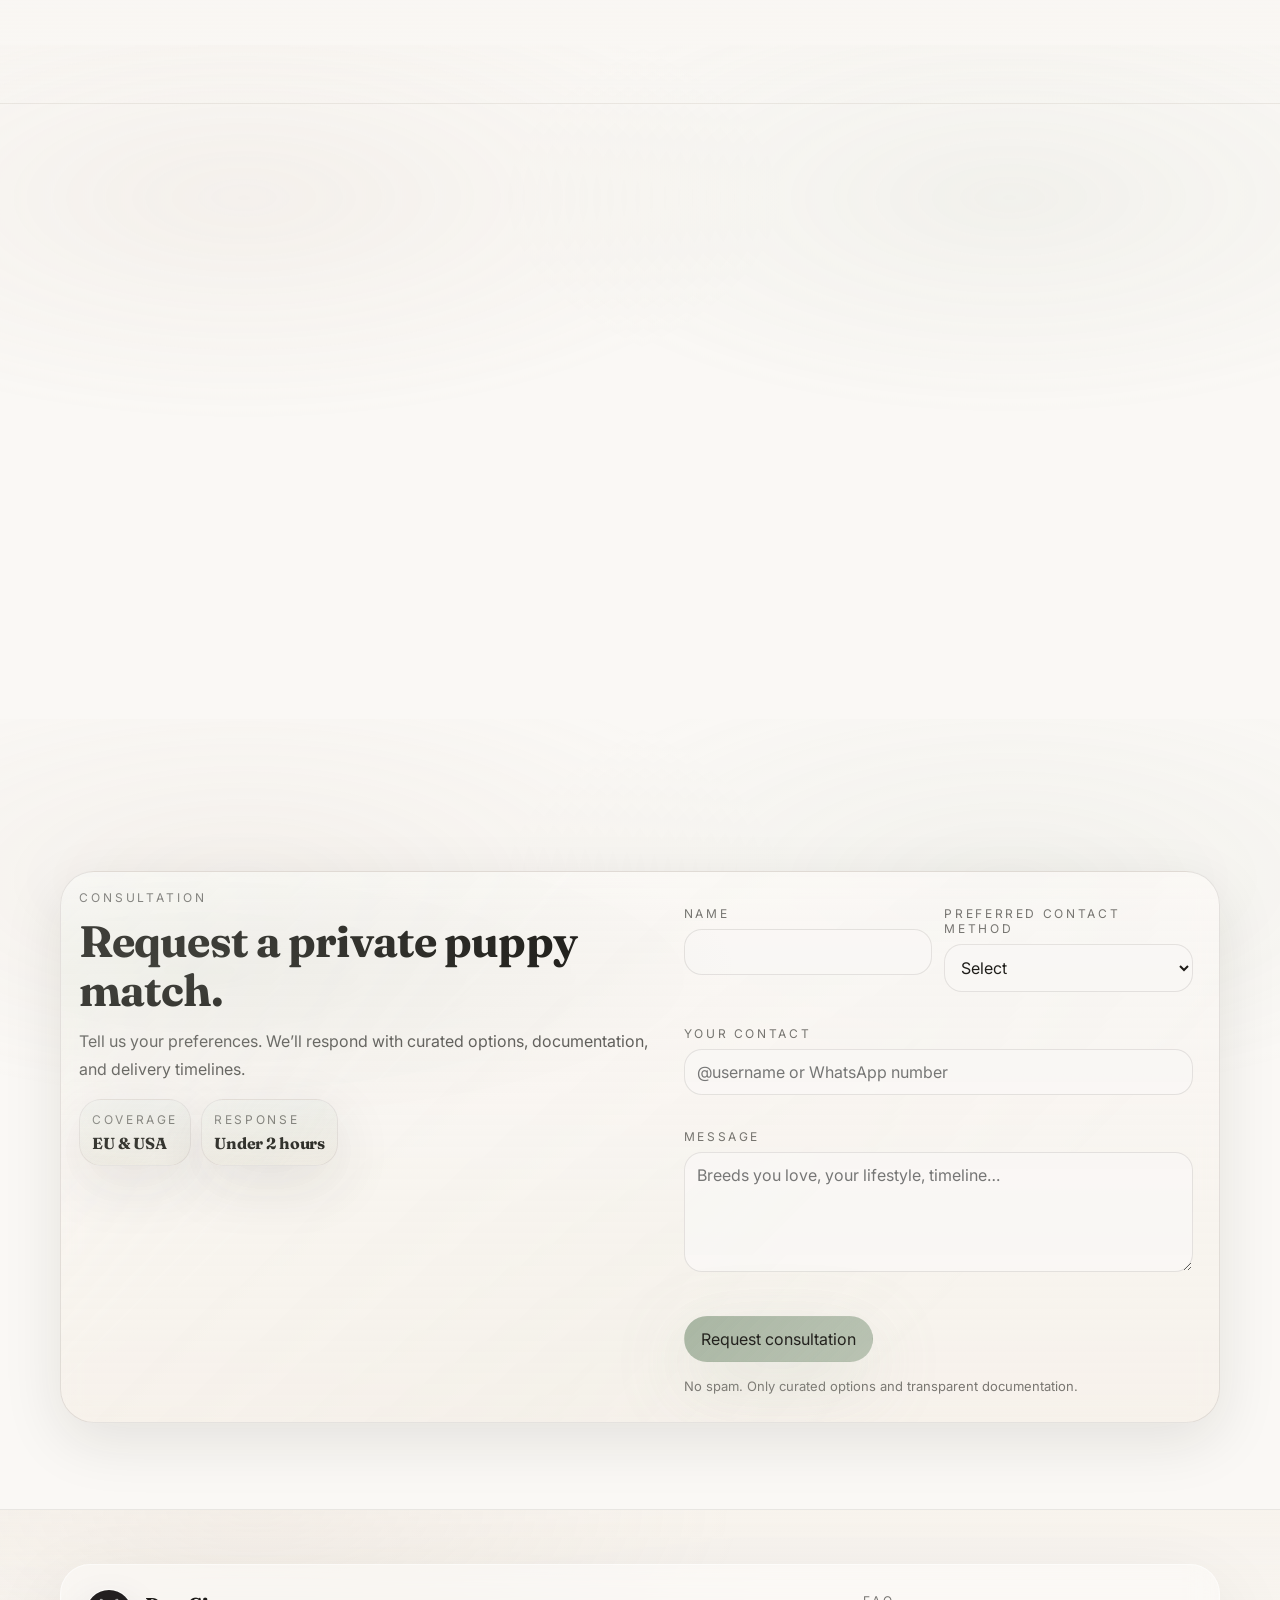
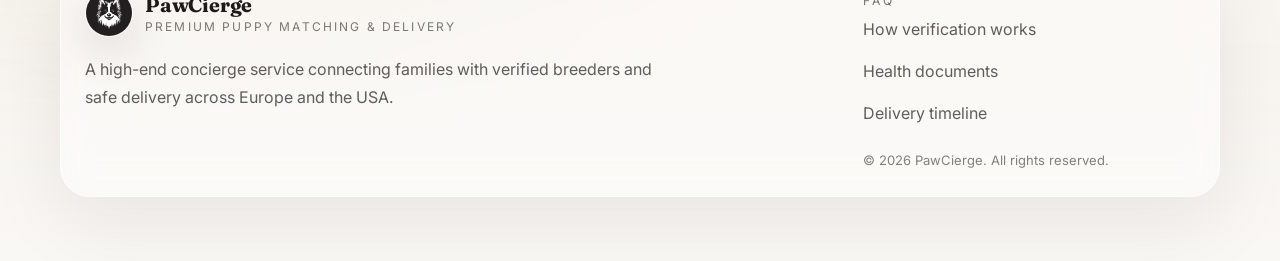
==== commit 2f156da8: "Updated puppy website" ====
--- a/index.html
+++ b/index.html
@@ -406,14 +406,14 @@
             <form class="form" id="reserve-form" novalidate>
               <div class="form__row">
                 <label class="field">
-                  <span class="field__label">Имя</span>
+                  <span class="field__label">Name</span>
                   <input class="field__input" name="name" type="text" autocomplete="name" required minlength="2" />
                   <span class="field__error" aria-live="polite"></span>
                 </label>
                 <label class="field">
-                  <span class="field__label">Способ связи</span>
+                  <span class="field__label">Preferred contact method</span>
                   <select class="field__input" name="contactMethod" required>
-                    <option value="" selected disabled>Выберите</option>
+                    <option value="" selected disabled>Select</option>
                     <option value="Telegram">Telegram</option>
                     <option value="WhatsApp">WhatsApp</option>
                   </select>
@@ -422,13 +422,13 @@
               </div>
 
               <label class="field">
-                <span class="field__label">Ваш контакт</span>
+                <span class="field__label">Your contact</span>
                 <input
                   class="field__input"
                   name="contactValue"
                   type="text"
                   autocomplete="off"
-                  placeholder="@username или номер WhatsApp"
+                  placeholder="@username or WhatsApp number"
                   required
                   minlength="3"
                 />
@@ -436,7 +436,7 @@
               </label>
 
               <label class="field">
-                <span class="field__label">Сообщение</span>
+                <span class="field__label">Message</span>
                 <textarea
                   class="field__input field__input--area"
                   name="message"
@@ -450,7 +450,7 @@
 
               <div class="form__actions">
                 <button class="btn btn--primary" type="submit">
-                  <span>Запросить консультацию</span>
+                  <span>Request consultation</span>
                   <span class="btn__spark" aria-hidden="true"></span>
                 </button>
                 <p class="form__note">No spam. Only curated options and transparent documentation.</p>
